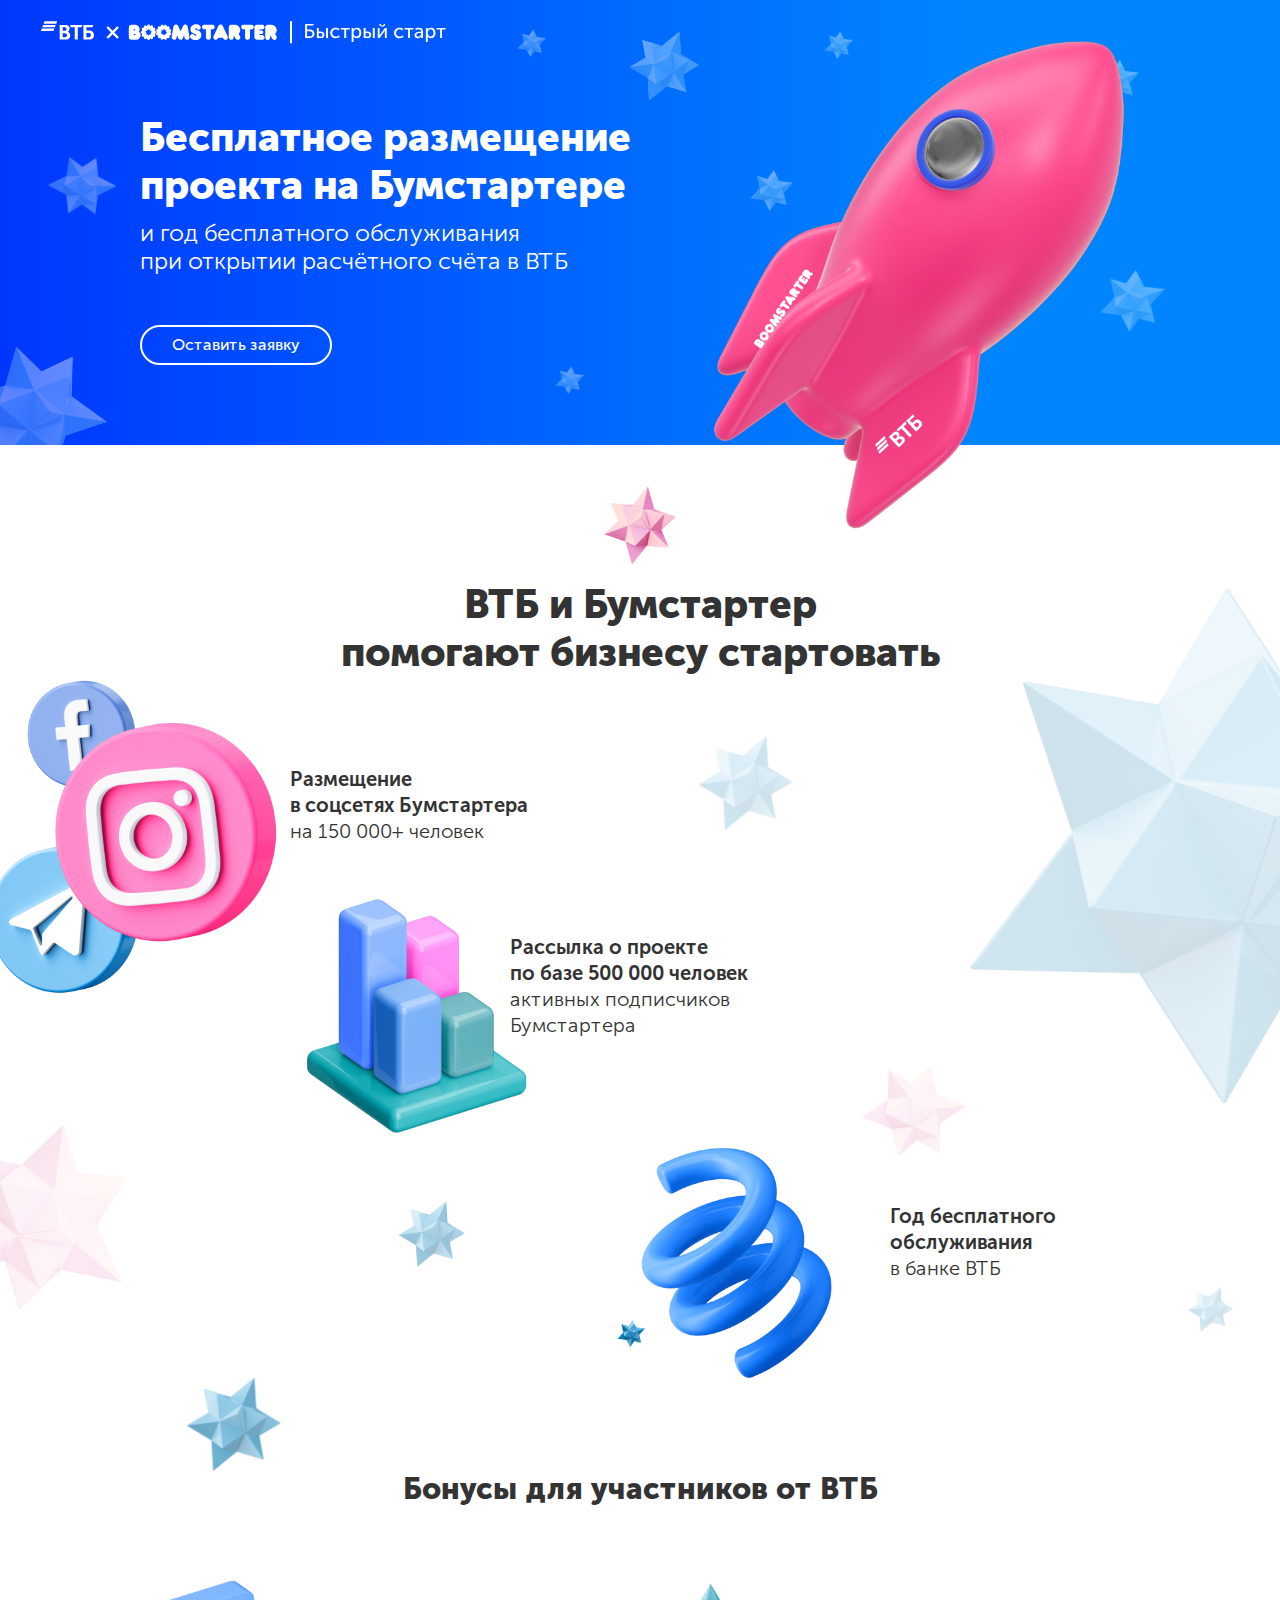
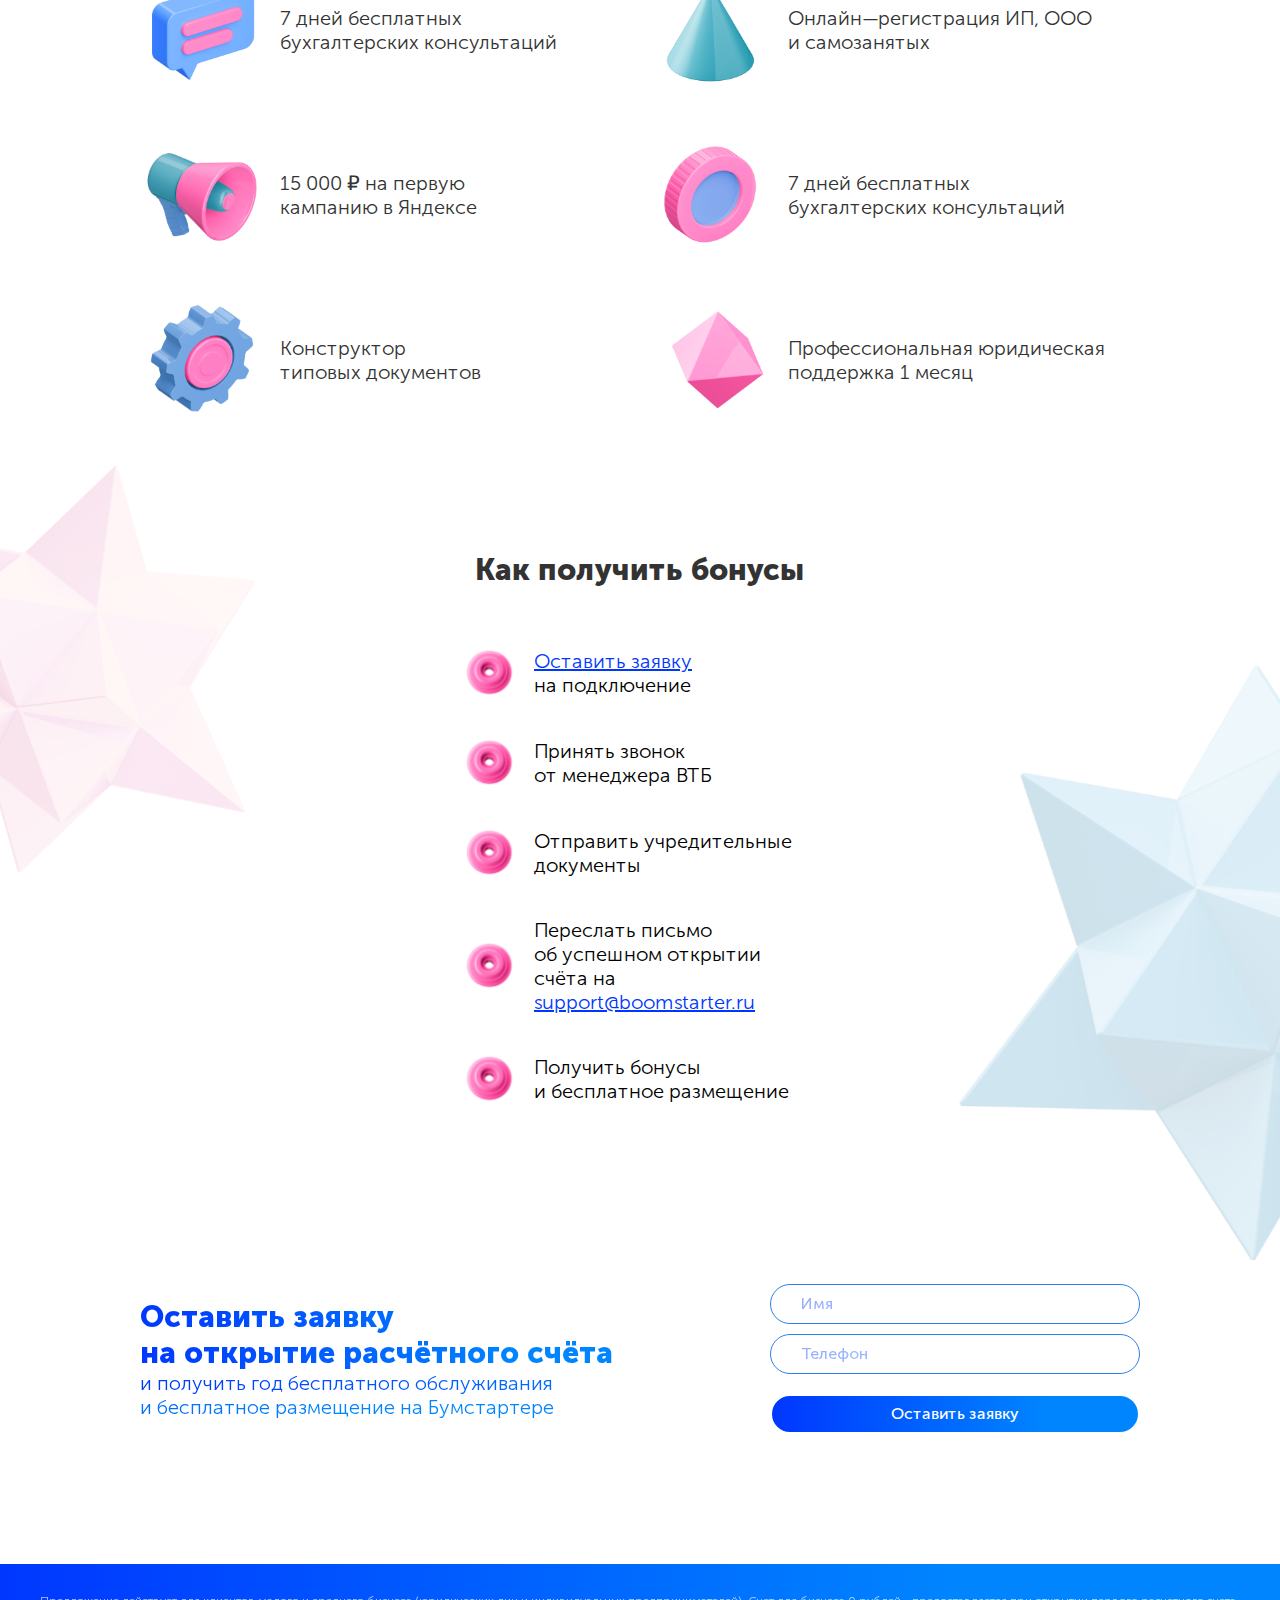
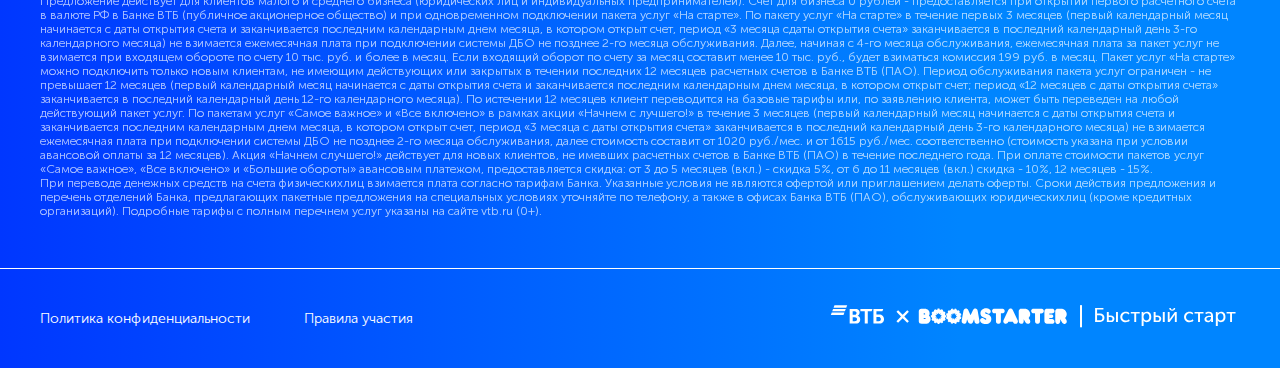
==== index.html @ df094b48 "Add files via upload" ====
<!DOCTYPE html>
<html lang="ru">

<head>
  <meta charset="UTF-8">
  <meta http-equiv="X-UA-Compatible" content="IE=edge">
  <meta name="viewport" content="width=device-width, initial-scale=1.0">
  <link rel="stylesheet" href="css/style.min.css">
  <title>Boomstarter ВТБ</title>
</head>

<body>

  <header class="hero">
    <img src="img/stars/star-icon-1.png" alt="" class="hero-bg-1">
    <img src="img/stars/star-icon-1.png" alt="" class="hero-bg-2">
    <img src="img/stars/star-icon-1.png" alt="" class="hero-bg-3">
    <img src="img/stars/star-icon-1.png" alt="" class="hero-bg-4">
    <img src="img/stars/star-icon-1.png" alt="" class="hero-bg-5">
    <img src="img/stars/star-icon-1.png" alt="" class="hero-bg-6">
    <img src="img/stars/star-icon-1.png" alt="" class="hero-bg-7">
    <img src="img/stars/star-icon-1.png" alt="" class="hero-bg-8">
    <img src="img/stars/star-icon-2.png" alt="" class="hero-bg-9">
    <div class="wrap">
      <img src="img/hero/hero-img.png" alt="" class="hero-img">
      <a href="#" class="logo">
        <img src="img/logo.svg" alt="Boomstarter и ВТБ: Быстрый старт">
      </a>

      <div class="wrap-mini">
        <div class="hero-wrap ">

          <h1 class="hero-title">
            Бесплатное размещение проекта на Бумстартере
          </h1>
          <span class="hero-subtitle">
            и год бесплатного обслуживания при открытии расчётного счёта в ВТБ
          </span>

          <a href="#brif" class="anchor hero-btn btn">Оставить заявку</a>
        </div>
      </div>
    </div>
  </header>

  <main class="main">

    <section class="section about">
      <img src="img/stars/bg-star-blue.png" alt="" class="about-bg-1">
      <img src="img/stars/star-icon-3.png" alt="" class="about-bg-2">
      <img src="img/stars/star-icon-3.png" alt="" class="about-bg-3">
      <img src="img/stars/star-icon-4.png" alt="" class="about-bg-4">
      <img src="img/stars/star-icon-5.png" alt="" class="about-bg-5">
      <img src="img/stars/star-icon-5.png" alt="" class="about-bg-6">
      <img src="img/stars/star-icon-6.png" alt="" class="about-bg-7">
      <img src="img/stars/star-icon-7.png" alt="" class="about-bg-8">

      <div class="wrap-mini">
        <img src="img/stars/star-about.png" alt="" class="about-star">
        <h2 class="section-title">ВТБ и Бумстартер <br>
          помогают бизнесу стартовать</h2>

        <div class="about-item about-item-1">
          <img src="img/about/about-1.png" alt="" class="about-item__img">
          <div class="about-item__descr">
            <span class="hint">Размещение <br> в соцсетях Бумстартера</span>
            <span>на 150 000+ человек</span>
          </div>

        </div>
        <div class="about-item about-item-2">
          <img src="img/about/about-2.png" alt="" class="about-item__img">
          <div class="about-item__descr">
            <span class="hint">Рассылка о проекте 
              по базе 500 000 человек</span>
            <span>активных подписчиков Бумстартера</span>
          </div>
        </div>
        <div class="about-item about-item-3">
          <img src="img/about/about-3.png" alt="" class="about-item__img">
          <div class="about-item__descr">
            <span class="hint">Год бесплатного 
              обслуживания</span>
            <span>в банке ВТБ</span>
          </div>
        </div>
      </div>
    </section>

    <section class="section bonuses">
      <div class="wrap-mini">
        <h2 class="section-title bonuses-title">Бонусы для участников от&nbsp;ВТБ</h2>
        <div class="bonuses-wrap">
          <div class="bonuses-item">
            <img src="img/bonuses/bonuse-1.png" alt="">
            <span>7&nbsp;дней бесплатных <br> бухгалтерских консультаций</span>
          </div>
          <div class="bonuses-item">
            <img src="img/bonuses/bonuse-2.png" alt="">
            <span>Онлайн&mdash;регистрация ИП, ООО и&nbsp;самозанятых</span>
          </div>
          <div class="bonuses-item">
            <img src="img/bonuses/bonuse-3.png" alt="">
            <span>15&nbsp;000&nbsp;₽ на&nbsp;первую <br> кампанию в&nbsp;Яндексе</span>
          </div>
          <div class="bonuses-item">
            <img src="img/bonuses/bonuse-4.png" alt="">
            <span>7&nbsp;дней бесплатных <br> бухгалтерских консультаций</span>
          </div>
          <div class="bonuses-item">
            <img src="img/bonuses/bonuse-5.png" alt="">
            <span>Конструктор <br> типовых документов</span>
          </div>
          <div class="bonuses-item">
            <img src="img/bonuses/bonuse-6.png" alt="">
            <span>Профессиональная юридическая поддержка 1&nbsp;месяц</span>
          </div>
        </div>
      </div>
    </section>


    <section class="section getBonuses">
      <img src="img/stars/bg-star-blue.png" alt="" class="getBonuses-bg-1">
      <img src="img/stars/bg-star-pink.png" alt="" class="getBonuses-bg-2">

      <div class="wrap-mini">
        <h2 class="section-title">Как получить бонусы</h2>
        <div class="getBonuses-item">
          <img src="img/bonuses/bonuses-icon.svg" alt="">
          <span><a href="#brif" class="anchor">Оставить заявку</a> на&nbsp;подключение</span>
        </div>
        <div class="getBonuses-item">
          <img src="img/bonuses/bonuses-icon.svg" alt="">
          <span>Принять звонок от менеджера ВТБ</span>
        </div>
        <div class="getBonuses-item">
          <img src="img/bonuses/bonuses-icon.svg" alt="">
          <span>Отправить учредительные документы</span>
        </div>
        <div class="getBonuses-item">
          <img src="img/bonuses/bonuses-icon.svg" alt="">
          <span>Переслать письмо об успешном открытии счёта на <a
              href="mailto:support@boomstarter.ru">support@boomstarter.ru</a> </span>
        </div>
        <div class="getBonuses-item">
          <img src="img/bonuses/bonuses-icon.svg" alt="">
          <span>Получить бонусы и бесплатное размещение</span>
        </div>
      </div>
    </section>

    <section class="section brif" id="brif">
      <div class="wrap-mini brif-wrap">
        <div class="brif-descr">
          <h2 class="brif-title section-title">
            Оставить заявку <br>
            на открытие расчётного счёта
          </h2>
          <span class="brif-subtitle">и&nbsp;получить год бесплатного обслуживания <br> и&nbsp;бесплатное размещение
            на&nbsp;Бумстартере</span>
        </div>

        <form action="#" class="brif-form" id="brifForm">
          <div class="input-block">
            <input type="text" class="input" placeholder="Имя" autocomplete="off" name="boomname" minlength="2"
              maxlength="80">
          </div>
          <div class="input-block">
            <input type="tel" class="input form-tel" data-tel-input autocomplete="off" name="boomtel" minlength="18"
              maxlength="18" placeholder="Телефон">
          </div>

          <input type="submit" value="Оставить заявку" class="btn-primary">
        </form>
      </div>
    </section>
  </main>

  <footer class="footer">
    <div class="wrap">
      <div class="footer-privacy">
        <p>
          Предложение действует для клиентов малого и среднего бизнеса (юридических лиц и индивидуальных
          предпринимателей).
          Счет для бизнеса 0 рублей - предоставляется при открытии первого расчетного счета в валюте РФ в Банке ВТБ
          (публичное акционерное общество) и при одновременном подключении пакета услуг «На старте». По пакету услуг «На
          старте» в течение первых 3 месяцев (первый календарный месяц начинается с даты открытия счета и заканчивается
          последним календарным днем месяца, в котором открыт счет, период «3 месяца сдаты открытия счета» заканчивается
          в последний календарный день 3-го календарного месяца) не взимается ежемесячная плата при подключении системы
          ДБО не позднее 2-го месяца обслуживания. Далее, начиная с 4-го месяца обслуживания, ежемесячная плата за пакет
          услуг не взимается при входящем обороте по счету 10 тыс. руб. и более в месяц. Если входящий оборот по счету
          за месяц составит менее 10 тыс. руб., будет взиматься комиссия 199 руб. в месяц. Пакет услуг «На старте» можно
          подключить только новым клиентам, не имеющим действующих или закрытых в течении последних 12 месяцев расчетных
          счетов в Банке ВТБ (ПАО). Период обслуживания пакета услуг ограничен - не превышает 12 месяцев (первый
          календарный месяц начинается с даты открытия счета и заканчивается последним календарным днем месяца, в
          котором открыт счет; период «12 месяцев с даты открытия счета» заканчивается в последний календарный день
          12-го календарного месяца). По истечении 12 месяцев клиент переводится на базовые тарифы или, по заявлению
          клиента, может быть переведен на любой действующий пакет услуг. По пакетам услуг «Самое важное» и «Все
          включено» в рамках акции «Начнем с лучшего!» в течение 3 месяцев (первый календарный месяц начинается с даты
          открытия счета и заканчивается последним календарным днем месяца, в котором открыт счет, период «3 месяца с
          даты открытия счета» заканчивается в последний календарный день 3-го календарного месяца) не взимается
          ежемесячная плата при подключении системы ДБО не позднее 2-го месяца обслуживания, далее стоимость составит от
          1020 руб./мес. и от 1615 руб./мес. соответственно (стоимость указана при условии авансовой оплаты за 12
          месяцев). Акция «Начнем случшего!» действует для новых клиентов, не имевших расчетных счетов в Банке ВТБ (ПАО)
          в течение последнего года. При оплате стоимости пакетов услуг «Самое важное», «Все включено» и «Большие
          обороты» авансовым платежом, предоставляется скидка: от 3 до 5 месяцев (вкл.) - скидка 5%, от 6 до 11 месяцев
          (вкл.) скидка - 10%, 12 месяцев - 15%.
        </p>

        <p>
          При переводе денежных средств на счета физическихлиц взимается плата согласно тарифам Банка. Указанные условия
          не являются офертой или приглашением делать оферты. Сроки действия предложения и перечень отделений Банка,
          предлагающих пакетные предложения на специальных условиях уточняйте по телефону, а также в офисах Банка ВТБ
          (ПАО), обслуживающих юридическихлиц (кроме кредитных организаций). Подробные тарифы с полным перечнем услуг
          указаны на сайте vtb.ru (0+).
        </p>
      </div>
    </div>
    <div class="line"></div>

    <div class="wrap">
      <div class="footer-nav">
        <div class="footer-links">
          <a href="#" class="link footer-nav__link">Политика конфиденциальности</a>
          <a href="#" class="link footer-nav__link">Правила участия</a>
        </div>
        <a href="#" class="footer-logo">
          <img src="img/logo.svg" alt="Boomstarter и ВТБ: Быстрый старт">
        </a>
      </div>
    </div>
  </footer>


  <script src="js/jquery.min.js"></script>
  <script src="js/jquery.validate.min.js"></script>
  <script src="js/jquery.mask.min.js"></script>
  <script src="js/main.js"></script>
</body>

</html>
---- css/style.min.css ----
/*! normalize.css v8.0.1 | MIT License | github.com/necolas/normalize.css */html{line-height:1.15;-webkit-text-size-adjust:100%}*{-webkit-font-smoothing:antialiased;-moz-osx-font-smoothing:grayscale;font-synthesis:none;-webkit-text-size-adjust:100%}body{margin:0}main{display:block}h1{font-size:2em;margin:0}hr{box-sizing:content-box;height:0;overflow:visible}pre{font-family:monospace, monospace;font-size:1em}a{background-color:transparent;text-decoration:none}abbr[title]{border-bottom:none;text-decoration:underline;text-decoration:underline dotted}b,strong{font-weight:bolder}code,kbd,samp{font-family:monospace, monospace;font-size:1em}small{font-size:80%}sub,sup{font-size:75%;line-height:0;position:relative;vertical-align:baseline}sub{bottom:-.25em}sup{top:-.5em}img{border-style:none}button,input,optgroup,select,textarea{font-family:inherit;font-size:100%;line-height:1.15;margin:0;-webkit-appearance:none}button,input{overflow:visible}button,select{text-transform:none}[type=button],[type=reset],[type=submit],button{-webkit-appearance:button}[type=button]::-moz-focus-inner,[type=reset]::-moz-focus-inner,[type=submit]::-moz-focus-inner,button::-moz-focus-inner{border-style:none;padding:0}[type=button]:-moz-focusring,[type=reset]:-moz-focusring,[type=submit]:-moz-focusring,button:-moz-focusring{outline:1px dotted ButtonText}fieldset{padding:.35em .75em .625em}legend{box-sizing:border-box;color:inherit;display:table;max-width:100%;padding:0;white-space:normal}progress{vertical-align:baseline}textarea{overflow:auto}[type=checkbox],[type=radio]{box-sizing:border-box;padding:0}[type=number]::-webkit-inner-spin-button,[type=number]::-webkit-outer-spin-button{height:auto}[type=search]{-webkit-appearance:textfield;outline-offset:-2px}[type=search]::-webkit-search-decoration{-webkit-appearance:none}::-webkit-file-upload-button{-webkit-appearance:button;font:inherit}details{display:block}summary{display:list-item}template{display:none}[hidden]{display:none}@font-face{font-weight:300;font-family:"Museo-Sans-300";src:url("../fonts/Museo-Sans-300.eot");src:url("../fonts/Museo-Sans-300.eot#iefix") format("embedded-opentype"),url("../fonts/Museo-Sans-300.woff") format("woff"),url("../fonts/Museo-Sans-300.ttf") format("truetype")}@font-face{font-weight:500;font-family:"Museo-Sans-500";src:url("../fonts/Museo-Sans-500.eot");src:url("../fonts/Museo-Sans-500.eot#iefix") format("embedded-opentype"),url("../fonts/Museo-Sans-500.woff") format("woff"),url("../fonts/Museo-Sans-500.ttf") format("truetype")}@font-face{font-weight:700;font-family:"Museo-Sans-700";src:url("../fonts/Museo-Sans-700.eot");src:url("../fonts/Museo-Sans-700.eot#iefix") format("embedded-opentype"),url("../fonts/Museo-Sans-700.woff") format("woff"),url("../fonts/Museo-Sans-700.ttf") format("truetype")}@font-face{font-weight:900;font-family:"Museo-Sans-900";src:url("../fonts/Museo-Sans-900.eot");src:url("../fonts/Museo-Sans-900.eot#iefix") format("embedded-opentype"),url("../fonts/Museo-Sans-900.woff") format("woff"),url("../fonts/Museo-Sans-900.ttf") format("truetype")}*{outline:none  !important;margin:0;padding:0;box-sizing:border-box;outline:0 !important;outline-offset:0 !important;transition:0;-webkit-tap-highlight-color:rgba(0,0,0,0);opacity:1;font-family:"Museo-Sans-300", sans-serif;font-style:normal;font-weight:300;font-weight:400;-webkit-font-smoothing:antialiased;-moz-osx-font-smoothing:grayscale;font-synthesis:none;-webkit-text-size-adjust:100%}@media screen and (min-width: 768px){*{scrollbar-color:#0085FF #F6F7FA;scrollbar-width:none}::-webkit-scrollbar{width:4px;height:2px;opacity:0;background-color:#F6F7FA}::-webkit-scrollbar-thumb{background-color:#0085FF;border-radius:10px}}.main{position:relative;overflow:hidden}.wrap{width:1200px;margin:0 auto}.wrap-mini{width:1000px;margin:0 auto}.section{padding-bottom:130px}.section-title{text-align:center;font-size:30px;line-height:36px;font-family:"Museo-Sans-900", sans-serif;font-style:normal;font-weight:900;margin-bottom:60px;color:#333}.btn{cursor:pointer;padding:8px 30px;border:2px solid #fff;display:flex;align-items:center;justify-content:center;text-align:center;border-radius:50px;width:max-content;font-family:"Museo-Sans-500", sans-serif;font-style:normal;font-weight:500;color:#fff;font-size:16px;line-height:20px;transition:0.3s;background:rgba(255,255,255,0)}.btn:hover{transition:0.3s;background-color:#fff;color:#0037FF}.btn-primary{cursor:pointer;padding:8px 30px;border:2px solid #fff;display:flex;align-items:center;justify-content:center;text-align:center;border-radius:50px;width:max-content;font-family:"Museo-Sans-500", sans-serif;font-style:normal;font-weight:500;color:#fff;font-size:16px;line-height:20px;transition:0.3s;background:linear-gradient(90deg, #0037FF 0%, #0085FF 75%)}.btn-primary:hover{transition:0.3s;opacity:0.9}.input-block{display:flex;flex-wrap:wrap;width:370px}.input-block input{position:relative;display:block;width:100%;border-radius:50px;background-color:#Ffffff;border:1px solid #2F80ED;padding:9px 30px;font-size:16px;line-height:20px;color:#0037ff;transition:0.2s;font-family:"Museo-Sans-500", sans-serif;font-style:normal;font-weight:500}.input-block input::placeholder{color:#8AA9D6;background:linear-gradient(90deg, rgba(0,55,255,0.4) 0%, rgba(0,133,255,0.4) 75%);-webkit-background-clip:text;-webkit-text-fill-color:transparent}.input-block.invalid input{border:1px solid #CC5757;transition:0.2s;color:#CC5757}.input-block.invalid input::placeholder{color:#CC5757;background:#CC5757;-webkit-background-clip:text;-webkit-text-fill-color:transparent}.input-block span.invalid{font-size:14px;line-height:14px;color:#CC5757;display:block;margin-top:6px;padding-left:18px;font-family:"Museo-Sans-500", sans-serif;font-style:normal;font-weight:500}.hero{background:linear-gradient(90deg, #0037FF 0%, #0085FF 75%);padding-top:15px;padding-bottom:80px;position:relative}.hero .wrap{position:relative}.hero-bg-1{position:absolute;top:15px;left:48%;width:100px}.hero-bg-2{position:absolute;top:36%;left:58%;width:60px;transform:rotate(46deg)}.hero-bg-3{position:absolute;top:25px;left:64%;width:40px;transform:rotate(46deg)}.hero-bg-4{position:absolute;top:23px;left:40%;width:40px;transform:rotate(46deg)}.hero-bg-5{position:absolute;bottom:100px;left:85%;width:90px;transform:rotate(46deg)}.hero-bg-6{position:absolute;top:50px;left:85%;width:60px;transform:rotate(46deg)}.hero-bg-7{position:absolute;bottom:45px;left:43%;width:40px;transform:rotate(46deg)}.hero-bg-8{position:absolute;top:140px;left:3%;width:90px;transform:rotate(67deg)}.hero-bg-9{position:absolute;bottom:0;left:-55px;width:190px}.hero-img{position:absolute;right:0;top:-15px;width:605px}.hero .logo{margin-bottom:60px;display:block}.hero-wrap{position:relative;width:500px}.hero-title{font-family:"Museo-Sans-900", sans-serif;font-style:normal;font-weight:900;font-size:40px;line-height:48px;color:#fff;margin-bottom:10px}.hero-subtitle{font-family:"Museo-Sans-300", sans-serif;font-style:normal;font-weight:300;color:#fff;font-size:24px;line-height:28px;display:block}.hero-btn{margin-top:50px}.about{padding-top:25px;padding-bottom:0;position:relative}.about-bg-1{position:absolute;width:640px;top:80px;right:-270px}.about-bg-2{position:absolute;width:135px;top:270px;left:53%}.about-bg-3{position:absolute;width:65px;bottom:-60px;left:92%}.about-bg-4{position:absolute;width:245px;bottom:-60px;left:-80px}.about-bg-5{position:absolute;width:135px;bottom:-210px;left:13%}.about-bg-6{opacity:0.7;position:absolute;width:95px;bottom:0;left:30%}.about-bg-7{position:absolute;width:35px;bottom:-70px;left:48%}.about-bg-8{position:absolute;width:140px;bottom:100px;left:66%}.about-star{margin:0 auto;display:block;width:110px}.about .section-title{font-size:40px;line-height:48px;margin-bottom:90px}.about-item{display:flex;position:relative}.about-item-1{padding-left:150px;width:100%;margin-bottom:90px;justify-content:flex-start}.about-item-1 .about-item__img{width:355px;position:absolute;top:-105px;left:-180px}.about-item-1 .about-item__descr{width:250px}.about-item-1 .about-item__descr span{font-family:"Museo-Sans-300", sans-serif;font-style:normal;font-weight:300;font-size:20px;line-height:26px;color:#333}.about-item-1 .about-item__descr .hint{display:block;font-family:"Museo-Sans-700", sans-serif;font-style:normal;font-weight:700}.about-item-2{padding-left:15px;width:290px;align-items:center;justify-content:center;margin:0 auto;margin-bottom:165px}.about-item-2 .about-item__img{width:280px;position:absolute;top:-70px;left:-220px}.about-item-2 .about-item__descr{width:290px}.about-item-2 .about-item__descr span{font-family:"Museo-Sans-300", sans-serif;font-style:normal;font-weight:300;font-size:20px;line-height:26px;color:#333}.about-item-2 .about-item__descr .hint{display:block;font-family:"Museo-Sans-700", sans-serif;font-style:normal;font-weight:700}.about-item-3{padding-left:40px;width:290px;align-items:center;justify-content:center;margin-left:auto;margin-bottom:190px}.about-item-3 .about-item__img{width:350px;position:absolute;top:-120px;left:-300px}.about-item-3 .about-item__descr{width:290px}.about-item-3 .about-item__descr span{font-family:"Museo-Sans-300", sans-serif;font-style:normal;font-weight:300;font-size:20px;line-height:26px;color:#333}.about-item-3 .about-item__descr .hint{display:block;font-family:"Museo-Sans-700", sans-serif;font-style:normal;font-weight:700}.bonuses-wrap{display:flex;justify-content:space-between;flex-wrap:wrap}.bonuses-item{width:calc(50% - 8px);margin-bottom:40px;display:flex;align-items:center;justify-content:flex-start}.bonuses-item:nth-last-child(1),.bonuses-item:nth-last-child(2){margin-bottom:0}.bonuses-item img{width:125px;height:125px;margin-right:15px}.bonuses-item span{font-family:"Museo-Sans-300", sans-serif;font-style:normal;font-weight:300;font-size:20px;line-height:24px;color:#333}.getBonuses{position:relative}.getBonuses-bg-1{position:absolute;width:740px;top:40px;right:-350px}.getBonuses-bg-2{position:absolute;width:540px;top:-150px;left:-200px}.getBonuses-item{width:350px;margin:0 auto;display:flex;align-items:center;justify-content:flex-start;margin-bottom:40px}.getBonuses-item:last-child{margin-bottom:0}.getBonuses-item img{margin-right:20px;width:50px;height:50px}.getBonuses-item span{font-family:"Museo-Sans-300", sans-serif;font-style:normal;font-weight:300;font-size:20px;line-height:24px;color:#000}.getBonuses-item a{text-decoration:underline;color:#0037FF}.brif{padding-top:50px}.brif-wrap{display:flex;align-items:center;justify-content:space-between}.brif-form{width:370px}.brif-form .btn-primary{width:100%;margin-top:20px}.brif-form .input-block{margin-bottom:10px}.brif-descr{width:500px}.brif-title{font-family:"Museo-Sans-900", sans-serif;font-style:normal;font-weight:900;background:linear-gradient(90deg, #0037FF 0%, #0085FF 75%);-webkit-background-clip:text;-webkit-text-fill-color:transparent;text-align:left;margin-bottom:0}.brif-subtitle{font-size:20px;line-height:24px;font-family:"Museo-Sans-300", sans-serif;font-style:normal;font-weight:300;background:linear-gradient(90deg, #0037FF 0%, #0085FF 75%);-webkit-background-clip:text;-webkit-text-fill-color:transparent}.footer{padding:30px 0;background:linear-gradient(90deg, #0037FF 0%, #0085FF 75%);color:#fff}.footer .line{width:100%;height:1px;background-color:#fff}.footer-privacy{font-size:12px;line-height:14px;font-family:"Museo-Sans-300", sans-serif;font-style:normal;font-weight:300;opacity:0.7;margin-bottom:50px}.footer-logo{display:block}.footer-nav{margin-top:30px;display:flex;align-items:center;justify-content:space-between}.footer-nav__link{color:#fff;font-size:14px;line-height:16px;margin-right:50px;transition:0.3s}.footer-nav__link:last-child{margin-right:0}.footer-nav__link:hover{opacity:0.8;transition:0.3s}
/*# sourceMappingURL=style.min.css.map */
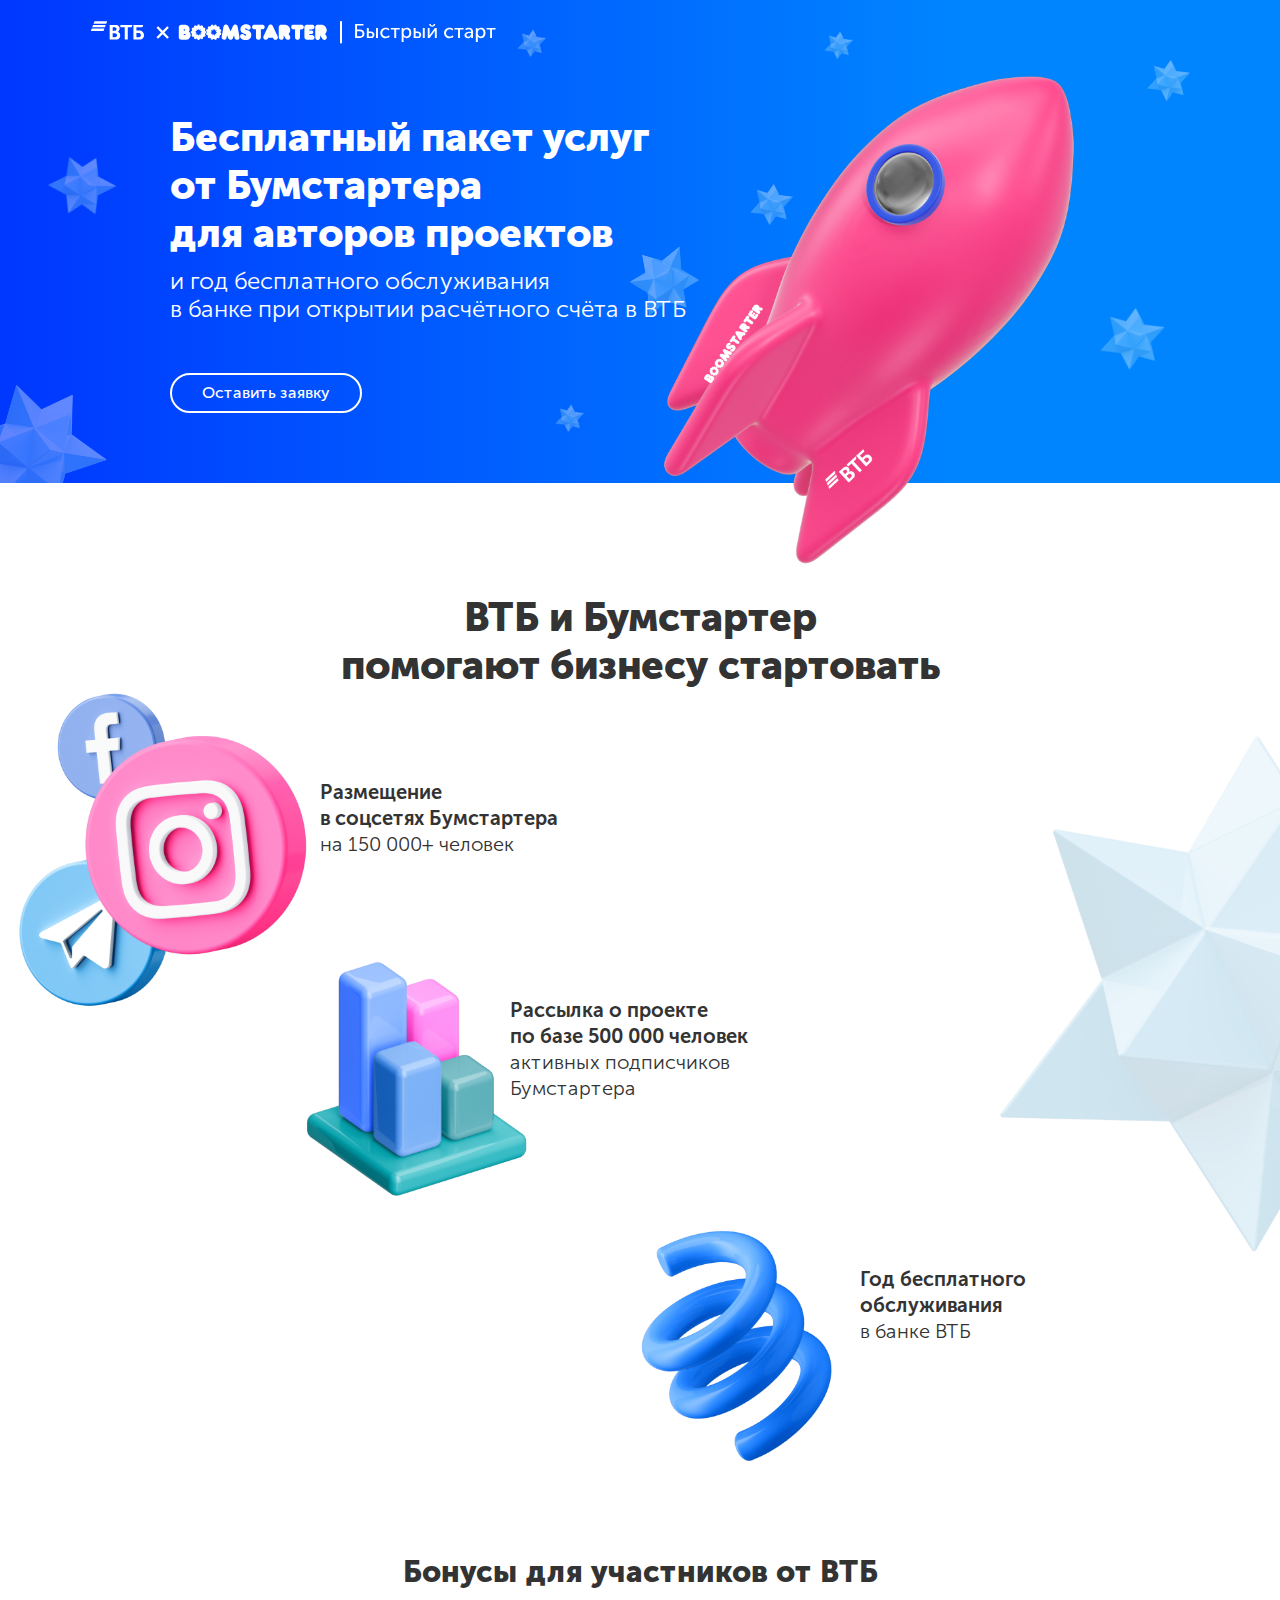
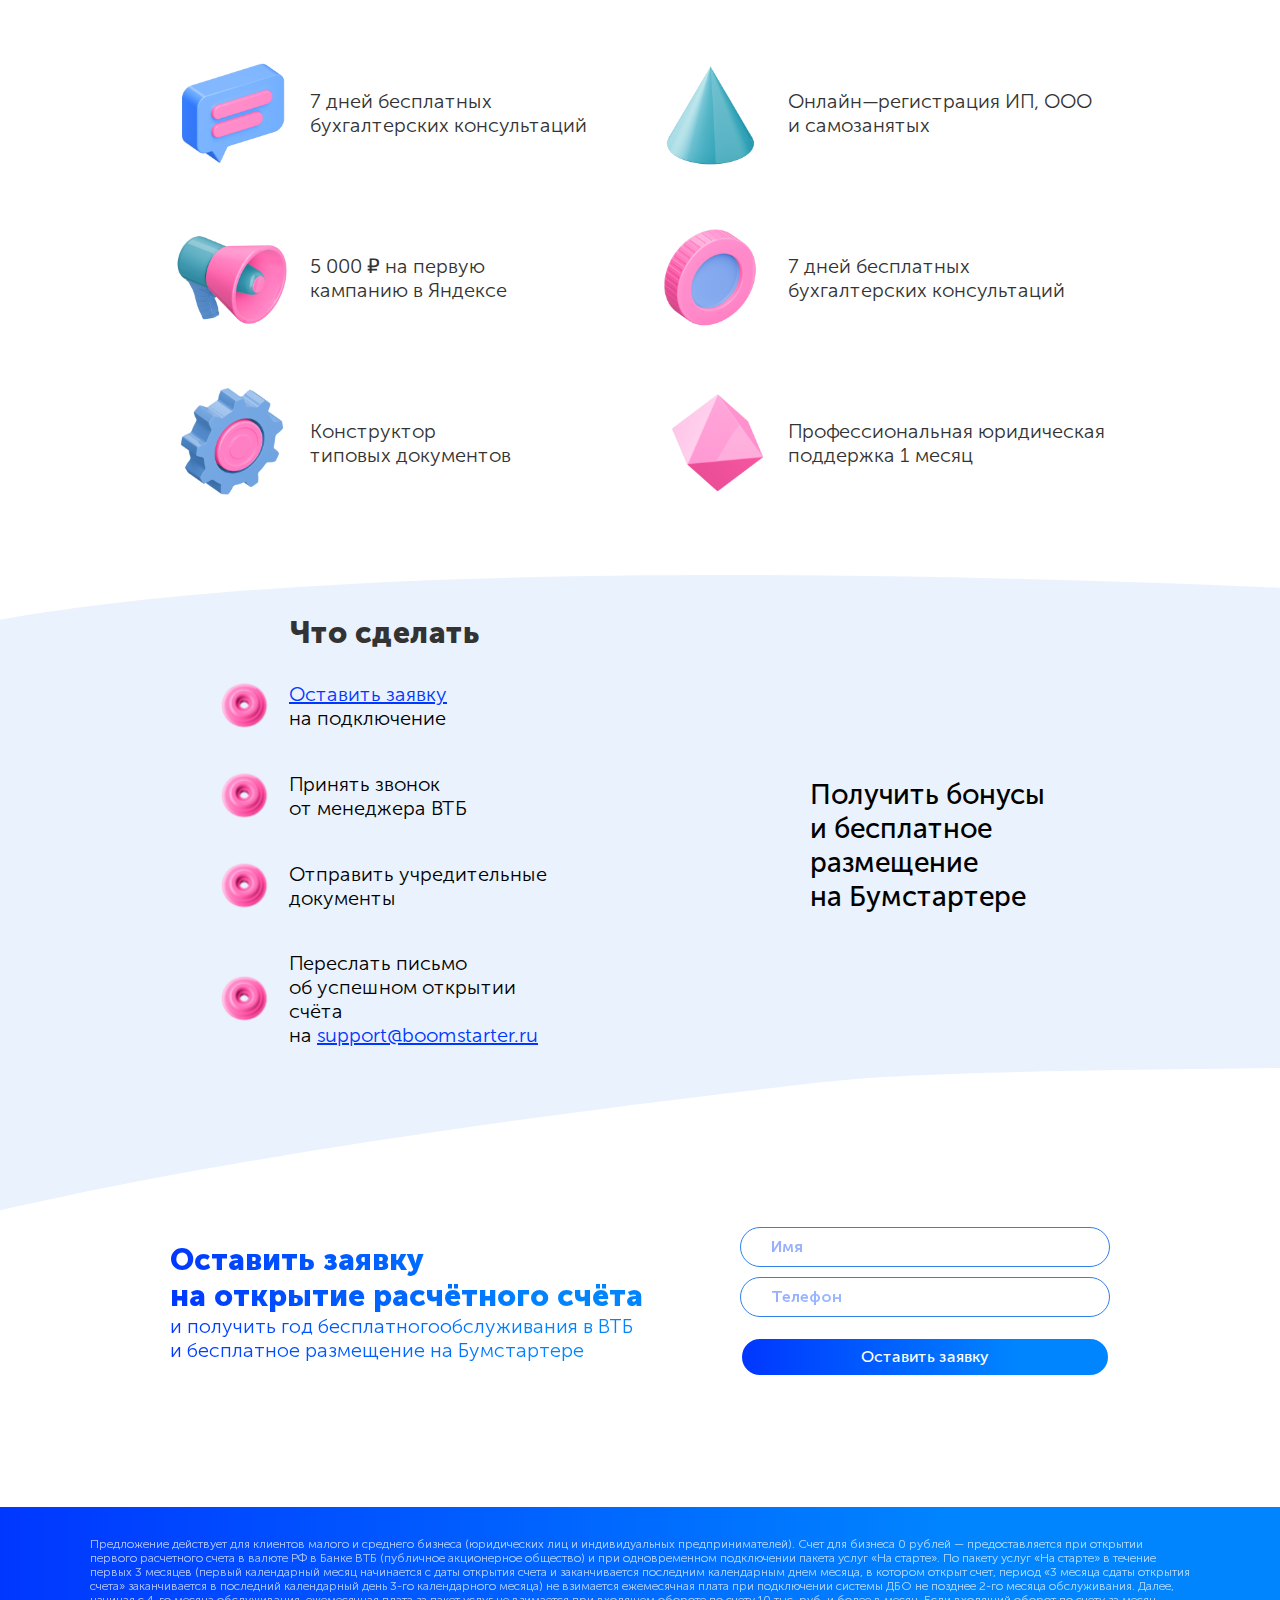
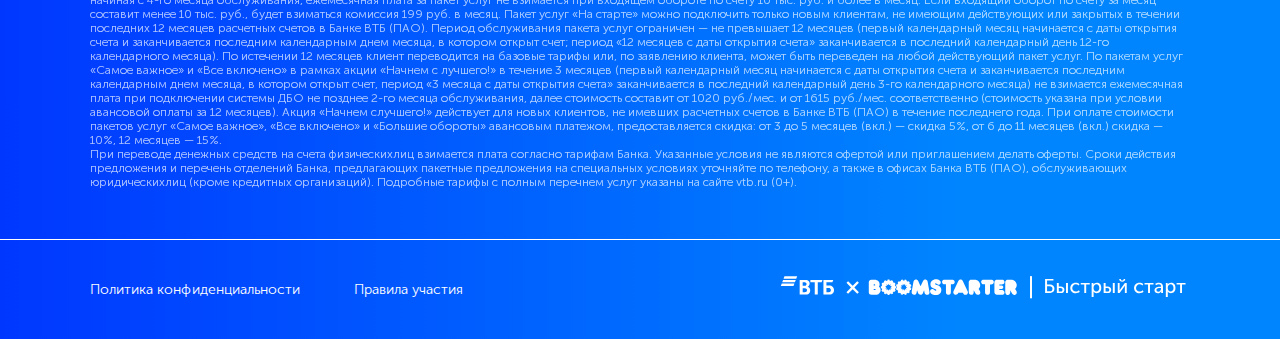
==== commit 548edee0: "Add files via upload" ====
--- a/index.html
+++ b/index.html
@@ -11,83 +11,106 @@
 
 <body>
 
-  <header class="hero">
-    <img src="img/stars/star-icon-1.png" alt="" class="hero-bg-1">
-    <img src="img/stars/star-icon-1.png" alt="" class="hero-bg-2">
-    <img src="img/stars/star-icon-1.png" alt="" class="hero-bg-3">
-    <img src="img/stars/star-icon-1.png" alt="" class="hero-bg-4">
-    <img src="img/stars/star-icon-1.png" alt="" class="hero-bg-5">
-    <img src="img/stars/star-icon-1.png" alt="" class="hero-bg-6">
-    <img src="img/stars/star-icon-1.png" alt="" class="hero-bg-7">
-    <img src="img/stars/star-icon-1.png" alt="" class="hero-bg-8">
-    <img src="img/stars/star-icon-2.png" alt="" class="hero-bg-9">
+  <div class="modal modal-brif">
+    <div class="modal-bg"></div>
+    <div class="modal-block">
+      <h2 class="modal-brif-title">Оставить заявку <br>
+        на&nbsp;открытие расчётного счёта</h2>
+      <span class="modal-brif-subtitle">и&nbsp;получить год бесплатного обслуживания и&nbsp;размещение
+        на&nbsp;Бумстартере</span>
+      <form method="POST" action="mail.php" class="modal-brif-form" id="brifModalForm">
+        <div class="input-block">
+          <input type="text" class="input" placeholder="Имя" autocomplete="off" name="boomname" minlength="2"
+            maxlength="80">
+        </div>
+        <div class="input-block">
+          <input type="tel" class="input form-tel" data-tel-input autocomplete="off" name="boomtel" minlength="18"
+            maxlength="18" placeholder="Телефон">
+        </div>
+        <input type="submit" value="Оставить заявку" class="btn-primary">
+      </form>
+    </div>
+  </div>
+
+  <header class=" header">
     <div class="wrap">
-      <img src="img/hero/hero-img.png" alt="" class="hero-img">
-      <a href="#" class="logo">
+      <a href="#top" class="logo anchor">
         <img src="img/logo.svg" alt="Boomstarter и ВТБ: Быстрый старт">
       </a>
-
+      <nav class="header-nav">
+        <ul>
+          <li><a href="#about" class="anchor">Что получит бизнес</a></li>
+          <li><a href="#bonuses" class="anchor">Бонусы от&nbsp;ВТБ</a></li>
+          <li><a href="#getBonuses" class="anchor">Что сделать</a></li>
+        </ul>
+      </nav>
+      <div class="btn header-btn js-toModalBrif">Оставить заявку</div>
+    </div>
+  </header>
+
+  <main class="main">
+    <section class="hero" id="top">
+      <img src="img/stars/star-icon-1.png" alt="" class="hero-bg-1">
+      <img src="img/stars/star-icon-1.png" alt="" class="hero-bg-2">
+      <img src="img/stars/star-icon-1.png" alt="" class="hero-bg-3">
+      <img src="img/stars/star-icon-1.png" alt="" class="hero-bg-4">
+      <img src="img/stars/star-icon-1.png" alt="" class="hero-bg-5">
+      <img src="img/stars/star-icon-1.png" alt="" class="hero-bg-6">
+      <img src="img/stars/star-icon-1.png" alt="" class="hero-bg-7">
+      <img src="img/stars/star-icon-1.png" alt="" class="hero-bg-8">
+      <img src="img/stars/star-icon-2.png" alt="" class="hero-bg-9">
+      <div class="wrap">
+        <img src="img/hero/hero-img.png" alt="" class="hero-img">
+        <a href="#top" class="logo anchor">
+          <img src="img/logo.svg" alt="Boomstarter и ВТБ: Быстрый старт">
+        </a>
+      </div>
       <div class="wrap-mini">
         <div class="hero-wrap ">
-
           <h1 class="hero-title">
-            Бесплатное размещение проекта на Бумстартере
+            Бесплатный пакет услуг <br> от&nbsp;Бумстартера <br> для авторов проектов
           </h1>
           <span class="hero-subtitle">
-            и год бесплатного обслуживания при открытии расчётного счёта в ВТБ
+            и&nbsp;год бесплатного обслуживания <br> в&nbsp;банке при открытии расчётного счёта в&nbsp;ВТБ
           </span>
-
-          <a href="#brif" class="anchor hero-btn btn">Оставить заявку</a>
-        </div>
-      </div>
-    </div>
-  </header>
-
-  <main class="main">
-
-    <section class="section about">
+          <div class=" hero-btn btn js-toModalBrif">Оставить заявку</div>
+        </div>
+      </div>
+    </section>
+    <section class="section about" id="about">
       <img src="img/stars/bg-star-blue.png" alt="" class="about-bg-1">
-      <img src="img/stars/star-icon-3.png" alt="" class="about-bg-2">
-      <img src="img/stars/star-icon-3.png" alt="" class="about-bg-3">
-      <img src="img/stars/star-icon-4.png" alt="" class="about-bg-4">
-      <img src="img/stars/star-icon-5.png" alt="" class="about-bg-5">
-      <img src="img/stars/star-icon-5.png" alt="" class="about-bg-6">
-      <img src="img/stars/star-icon-6.png" alt="" class="about-bg-7">
-      <img src="img/stars/star-icon-7.png" alt="" class="about-bg-8">
-
-      <div class="wrap-mini">
-        <img src="img/stars/star-about.png" alt="" class="about-star">
-        <h2 class="section-title">ВТБ и Бумстартер <br>
+      <img src="img/stars/bg-3.png" alt="" class="about-bg-2">
+      <img src="img/stars/bg-4.png" alt="" class="about-bg-3">
+      <img src="img/stars/bg-5.png" alt="" class="about-bg-4">
+      <div class="wrap-mini">
+        <h2 class="section-title">ВТБ и&nbsp;Бумстартер <br>
           помогают бизнесу стартовать</h2>
-
         <div class="about-item about-item-1">
           <img src="img/about/about-1.png" alt="" class="about-item__img">
           <div class="about-item__descr">
-            <span class="hint">Размещение <br> в соцсетях Бумстартера</span>
-            <span>на 150 000+ человек</span>
-          </div>
-
+            <span class="hint">Размещение <br> в&nbsp;соцсетях Бумстартера</span>
+            <span>на&nbsp;150&nbsp;000+ человек</span>
+          </div>
         </div>
         <div class="about-item about-item-2">
           <img src="img/about/about-2.png" alt="" class="about-item__img">
           <div class="about-item__descr">
-            <span class="hint">Рассылка о проекте 
-              по базе 500 000 человек</span>
+            <span class="hint">Рассылка о&nbsp;проекте
+              по&nbsp;базе 500&nbsp;000 человек</span>
             <span>активных подписчиков Бумстартера</span>
           </div>
         </div>
         <div class="about-item about-item-3">
           <img src="img/about/about-3.png" alt="" class="about-item__img">
           <div class="about-item__descr">
-            <span class="hint">Год бесплатного 
+            <span class="hint">Год бесплатного
               обслуживания</span>
-            <span>в банке ВТБ</span>
-          </div>
-        </div>
-      </div>
-    </section>
-
-    <section class="section bonuses">
+            <span>в&nbsp;банке ВТБ</span>
+          </div>
+        </div>
+      </div>
+    </section>
+    <section class="section bonuses" id="bonuses">
       <div class="wrap-mini">
         <h2 class="section-title bonuses-title">Бонусы для участников от&nbsp;ВТБ</h2>
         <div class="bonuses-wrap">
@@ -101,7 +124,7 @@
           </div>
           <div class="bonuses-item">
             <img src="img/bonuses/bonuse-3.png" alt="">
-            <span>15&nbsp;000&nbsp;₽ на&nbsp;первую <br> кампанию в&nbsp;Яндексе</span>
+            <span>5&nbsp;000&nbsp;₽ на&nbsp;первую <br> кампанию в&nbsp;Яндексе</span>
           </div>
           <div class="bonuses-item">
             <img src="img/bonuses/bonuse-4.png" alt="">
@@ -118,50 +141,51 @@
         </div>
       </div>
     </section>
-
-
-    <section class="section getBonuses">
-      <img src="img/stars/bg-star-blue.png" alt="" class="getBonuses-bg-1">
-      <img src="img/stars/bg-star-pink.png" alt="" class="getBonuses-bg-2">
-
-      <div class="wrap-mini">
-        <h2 class="section-title">Как получить бонусы</h2>
-        <div class="getBonuses-item">
-          <img src="img/bonuses/bonuses-icon.svg" alt="">
-          <span><a href="#brif" class="anchor">Оставить заявку</a> на&nbsp;подключение</span>
-        </div>
-        <div class="getBonuses-item">
-          <img src="img/bonuses/bonuses-icon.svg" alt="">
-          <span>Принять звонок от менеджера ВТБ</span>
-        </div>
-        <div class="getBonuses-item">
-          <img src="img/bonuses/bonuses-icon.svg" alt="">
-          <span>Отправить учредительные документы</span>
-        </div>
-        <div class="getBonuses-item">
-          <img src="img/bonuses/bonuses-icon.svg" alt="">
-          <span>Переслать письмо об успешном открытии счёта на <a
-              href="mailto:support@boomstarter.ru">support@boomstarter.ru</a> </span>
-        </div>
-        <div class="getBonuses-item">
-          <img src="img/bonuses/bonuses-icon.svg" alt="">
-          <span>Получить бонусы и бесплатное размещение</span>
-        </div>
-      </div>
-    </section>
-
+    <section class="section getBonuses" id="getBonuses">
+      <img src="img/bonuses/getBonuses-bg@2.svg" alt="" class="getBonuses-bg">
+      <div class="wrap-mini">
+        <img src="img/bonuses/getBonuses-bg-4.svg" alt="" class="getBonuses-bg-1">
+        <img src="img/bonuses/getBonuses-bg-5.svg" alt="" class="getBonuses-bg-4">
+        <div class="getBonuses-block">
+          <h2 class="getBonuses-title section-title">Что сделать</h2>
+          <div class="getBonuses-item">
+            <img src="img/bonuses/bonuses-icon.svg" alt="">
+            <span><a href="#brif" class="anchor">Оставить заявку</a> на&nbsp;подключение</span>
+          </div>
+          <div class="getBonuses-item">
+            <img src="img/bonuses/bonuses-icon.svg" alt="">
+            <span>Принять звонок от&nbsp;менеджера ВТБ</span>
+          </div>
+          <div class="getBonuses-item">
+            <img src="img/bonuses/bonuses-icon.svg" alt="">
+            <span>Отправить учредительные документы</span>
+          </div>
+          <div class="getBonuses-item">
+            <img src="img/bonuses/bonuses-icon.svg" alt="">
+            <span>Переслать письмо об&nbsp;успешном открытии счёта на&nbsp;<a
+                href="mailto:support@boomstarter.ru">support@boomstarter.ru</a> </span>
+          </div>
+        </div>
+        <div class="getBonuses-text">
+          <img src="img/bonuses/getBonuses-bg-2.svg" alt="" class="getBonuses-bg-2">
+          <img src="img/bonuses/getBonuses-bg-3.png" alt="" class="getBonuses-bg-3">
+          <span>Получить бонусы и&nbsp;бесплатное размещение
+            на&nbsp;Бумстартере
+          </span>
+        </div>
+      </div>
+    </section>
     <section class="section brif" id="brif">
       <div class="wrap-mini brif-wrap">
         <div class="brif-descr">
           <h2 class="brif-title section-title">
             Оставить заявку <br>
-            на открытие расчётного счёта
+            на&nbsp;открытие расчётного счёта
           </h2>
-          <span class="brif-subtitle">и&nbsp;получить год бесплатного обслуживания <br> и&nbsp;бесплатное размещение
+          <span class="brif-subtitle">и&nbsp;получить год бесплатногообслуживания в&nbsp;ВТБ <br> и&nbsp;бесплатное размещение
             на&nbsp;Бумстартере</span>
         </div>
-
-        <form action="#" class="brif-form" id="brifForm">
+        <form method="POST" action="mail.php" class="brif-form" id="brifForm">
           <div class="input-block">
             <input type="text" class="input" placeholder="Имя" autocomplete="off" name="boomname" minlength="2"
               maxlength="80">
@@ -170,69 +194,89 @@
             <input type="tel" class="input form-tel" data-tel-input autocomplete="off" name="boomtel" minlength="18"
               maxlength="18" placeholder="Телефон">
           </div>
-
           <input type="submit" value="Оставить заявку" class="btn-primary">
         </form>
       </div>
     </section>
   </main>
-
   <footer class="footer">
     <div class="wrap">
       <div class="footer-privacy">
         <p>
-          Предложение действует для клиентов малого и среднего бизнеса (юридических лиц и индивидуальных
+          Предложение действует для клиентов малого и&nbsp;среднего бизнеса (юридических лиц и&nbsp;индивидуальных
           предпринимателей).
-          Счет для бизнеса 0 рублей - предоставляется при открытии первого расчетного счета в валюте РФ в Банке ВТБ
-          (публичное акционерное общество) и при одновременном подключении пакета услуг «На старте». По пакету услуг «На
-          старте» в течение первых 3 месяцев (первый календарный месяц начинается с даты открытия счета и заканчивается
-          последним календарным днем месяца, в котором открыт счет, период «3 месяца сдаты открытия счета» заканчивается
-          в последний календарный день 3-го календарного месяца) не взимается ежемесячная плата при подключении системы
-          ДБО не позднее 2-го месяца обслуживания. Далее, начиная с 4-го месяца обслуживания, ежемесячная плата за пакет
-          услуг не взимается при входящем обороте по счету 10 тыс. руб. и более в месяц. Если входящий оборот по счету
-          за месяц составит менее 10 тыс. руб., будет взиматься комиссия 199 руб. в месяц. Пакет услуг «На старте» можно
-          подключить только новым клиентам, не имеющим действующих или закрытых в течении последних 12 месяцев расчетных
-          счетов в Банке ВТБ (ПАО). Период обслуживания пакета услуг ограничен - не превышает 12 месяцев (первый
-          календарный месяц начинается с даты открытия счета и заканчивается последним календарным днем месяца, в
-          котором открыт счет; период «12 месяцев с даты открытия счета» заканчивается в последний календарный день
-          12-го календарного месяца). По истечении 12 месяцев клиент переводится на базовые тарифы или, по заявлению
-          клиента, может быть переведен на любой действующий пакет услуг. По пакетам услуг «Самое важное» и «Все
-          включено» в рамках акции «Начнем с лучшего!» в течение 3 месяцев (первый календарный месяц начинается с даты
-          открытия счета и заканчивается последним календарным днем месяца, в котором открыт счет, период «3 месяца с
-          даты открытия счета» заканчивается в последний календарный день 3-го календарного месяца) не взимается
-          ежемесячная плата при подключении системы ДБО не позднее 2-го месяца обслуживания, далее стоимость составит от
-          1020 руб./мес. и от 1615 руб./мес. соответственно (стоимость указана при условии авансовой оплаты за 12
-          месяцев). Акция «Начнем случшего!» действует для новых клиентов, не имевших расчетных счетов в Банке ВТБ (ПАО)
-          в течение последнего года. При оплате стоимости пакетов услуг «Самое важное», «Все включено» и «Большие
-          обороты» авансовым платежом, предоставляется скидка: от 3 до 5 месяцев (вкл.) - скидка 5%, от 6 до 11 месяцев
-          (вкл.) скидка - 10%, 12 месяцев - 15%.
+          Счет для бизнеса 0&nbsp;рублей&nbsp;&mdash; предоставляется при открытии первого расчетного счета
+          в&nbsp;валюте&nbsp;РФ в&nbsp;Банке ВТБ
+          (публичное акционерное общество) и&nbsp;при одновременном подключении пакета услуг
+          &laquo;На&nbsp;старте&raquo;. По&nbsp;пакету услуг &laquo;На
+          старте&raquo; в&nbsp;течение первых 3&nbsp;месяцев (первый календарный месяц начинается с&nbsp;даты открытия
+          счета и&nbsp;заканчивается
+          последним календарным днем месяца, в&nbsp;котором открыт счет, период &laquo;3&nbsp;месяца сдаты открытия
+          счета&raquo; заканчивается
+          в&nbsp;последний календарный день 3-го календарного месяца) не&nbsp;взимается ежемесячная плата при
+          подключении системы
+          ДБО не&nbsp;позднее 2-го месяца обслуживания. Далее, начиная с&nbsp;4-го месяца обслуживания, ежемесячная
+          плата за&nbsp;пакет
+          услуг не&nbsp;взимается при входящем обороте по&nbsp;счету 10&nbsp;тыс. руб.&nbsp;и&nbsp;более в&nbsp;месяц.
+          Если входящий оборот по&nbsp;счету
+          за&nbsp;месяц составит менее 10&nbsp;тыс. руб., будет взиматься комиссия 199&nbsp;руб.&nbsp;в&nbsp;месяц.
+          Пакет услуг &laquo;На&nbsp;старте&raquo; можно
+          подключить только новым клиентам, не&nbsp;имеющим действующих или закрытых в&nbsp;течении последних
+          12&nbsp;месяцев расчетных
+          счетов в&nbsp;Банке ВТБ (ПАО). Период обслуживания пакета услуг ограничен&nbsp;&mdash; не&nbsp;превышает
+          12&nbsp;месяцев (первый
+          календарный месяц начинается с&nbsp;даты открытия счета и&nbsp;заканчивается последним календарным днем
+          месяца, в
+          котором открыт счет; период &laquo;12&nbsp;месяцев с&nbsp;даты открытия счета&raquo; заканчивается
+          в&nbsp;последний календарный день
+          12-го календарного месяца). По&nbsp;истечении 12&nbsp;месяцев клиент переводится на&nbsp;базовые тарифы или,
+          по&nbsp;заявлению
+          клиента, может быть переведен на&nbsp;любой действующий пакет услуг. По&nbsp;пакетам услуг &laquo;Самое
+          важное&raquo; и&nbsp;&laquo;Все
+          включено&raquo; в&nbsp;рамках акции &laquo;Начнем с&nbsp;лучшего!&raquo; в&nbsp;течение 3&nbsp;месяцев (первый
+          календарный месяц начинается с&nbsp;даты
+          открытия счета и&nbsp;заканчивается последним календарным днем месяца, в&nbsp;котором открыт счет, период
+          &laquo;3&nbsp;месяца с
+          даты открытия счета&raquo; заканчивается в&nbsp;последний календарный день 3-го календарного месяца)
+          не&nbsp;взимается
+          ежемесячная плата при подключении системы ДБО не&nbsp;позднее 2-го месяца обслуживания, далее стоимость
+          составит от
+          1020 руб./мес.&nbsp;и&nbsp;от&nbsp;1615 руб./мес. соответственно (стоимость указана при условии авансовой
+          оплаты за&nbsp;12
+          месяцев). Акция &laquo;Начнем случшего!&raquo; действует для новых клиентов, не&nbsp;имевших расчетных счетов
+          в&nbsp;Банке ВТБ (ПАО)
+          в&nbsp;течение последнего года. При оплате стоимости пакетов услуг &laquo;Самое важное&raquo;, &laquo;Все
+          включено&raquo; и&nbsp;&laquo;Большие
+          обороты&raquo; авансовым платежом, предоставляется скидка: от&nbsp;3&nbsp;до&nbsp;5&nbsp;месяцев
+          (вкл.)&nbsp;&mdash; скидка&nbsp;5%, от&nbsp;6&nbsp;до&nbsp;11&nbsp;месяцев
+          (вкл.) скидка&nbsp;&mdash; 10%, 12&nbsp;месяцев&nbsp;&mdash; 15%.
         </p>
-
         <p>
-          При переводе денежных средств на счета физическихлиц взимается плата согласно тарифам Банка. Указанные условия
-          не являются офертой или приглашением делать оферты. Сроки действия предложения и перечень отделений Банка,
-          предлагающих пакетные предложения на специальных условиях уточняйте по телефону, а также в офисах Банка ВТБ
-          (ПАО), обслуживающих юридическихлиц (кроме кредитных организаций). Подробные тарифы с полным перечнем услуг
-          указаны на сайте vtb.ru (0+).
+          При переводе денежных средств на&nbsp;счета физическихлиц взимается плата согласно тарифам Банка. Указанные
+          условия
+          не&nbsp;являются офертой или приглашением делать оферты. Сроки действия предложения и&nbsp;перечень отделений
+          Банка,
+          предлагающих пакетные предложения на&nbsp;специальных условиях уточняйте по&nbsp;телефону, а&nbsp;также
+          в&nbsp;офисах Банка ВТБ
+          (ПАО), обслуживающих юридическихлиц (кроме кредитных организаций). Подробные тарифы с&nbsp;полным перечнем
+          услуг
+          указаны на&nbsp;сайте vtb.ru (0+).
         </p>
       </div>
     </div>
     <div class="line"></div>
-
     <div class="wrap">
       <div class="footer-nav">
         <div class="footer-links">
           <a href="#" class="link footer-nav__link">Политика конфиденциальности</a>
           <a href="#" class="link footer-nav__link">Правила участия</a>
         </div>
-        <a href="#" class="footer-logo">
+        <a href="#top" class="anchor footer-logo">
           <img src="img/logo.svg" alt="Boomstarter и ВТБ: Быстрый старт">
         </a>
       </div>
     </div>
   </footer>
-
-
   <script src="js/jquery.min.js"></script>
   <script src="js/jquery.validate.min.js"></script>
   <script src="js/jquery.mask.min.js"></script>
--- a/css/style.min.css
+++ b/css/style.min.css
@@ -1,2 +1,2 @@
-/*! normalize.css v8.0.1 | MIT License | github.com/necolas/normalize.css */html{line-height:1.15;-webkit-text-size-adjust:100%}*{-webkit-font-smoothing:antialiased;-moz-osx-font-smoothing:grayscale;font-synthesis:none;-webkit-text-size-adjust:100%}body{margin:0}main{display:block}h1{font-size:2em;margin:0}hr{box-sizing:content-box;height:0;overflow:visible}pre{font-family:monospace, monospace;font-size:1em}a{background-color:transparent;text-decoration:none}abbr[title]{border-bottom:none;text-decoration:underline;text-decoration:underline dotted}b,strong{font-weight:bolder}code,kbd,samp{font-family:monospace, monospace;font-size:1em}small{font-size:80%}sub,sup{font-size:75%;line-height:0;position:relative;vertical-align:baseline}sub{bottom:-.25em}sup{top:-.5em}img{border-style:none}button,input,optgroup,select,textarea{font-family:inherit;font-size:100%;line-height:1.15;margin:0;-webkit-appearance:none}button,input{overflow:visible}button,select{text-transform:none}[type=button],[type=reset],[type=submit],button{-webkit-appearance:button}[type=button]::-moz-focus-inner,[type=reset]::-moz-focus-inner,[type=submit]::-moz-focus-inner,button::-moz-focus-inner{border-style:none;padding:0}[type=button]:-moz-focusring,[type=reset]:-moz-focusring,[type=submit]:-moz-focusring,button:-moz-focusring{outline:1px dotted ButtonText}fieldset{padding:.35em .75em .625em}legend{box-sizing:border-box;color:inherit;display:table;max-width:100%;padding:0;white-space:normal}progress{vertical-align:baseline}textarea{overflow:auto}[type=checkbox],[type=radio]{box-sizing:border-box;padding:0}[type=number]::-webkit-inner-spin-button,[type=number]::-webkit-outer-spin-button{height:auto}[type=search]{-webkit-appearance:textfield;outline-offset:-2px}[type=search]::-webkit-search-decoration{-webkit-appearance:none}::-webkit-file-upload-button{-webkit-appearance:button;font:inherit}details{display:block}summary{display:list-item}template{display:none}[hidden]{display:none}@font-face{font-weight:300;font-family:"Museo-Sans-300";src:url("../fonts/Museo-Sans-300.eot");src:url("../fonts/Museo-Sans-300.eot#iefix") format("embedded-opentype"),url("../fonts/Museo-Sans-300.woff") format("woff"),url("../fonts/Museo-Sans-300.ttf") format("truetype")}@font-face{font-weight:500;font-family:"Museo-Sans-500";src:url("../fonts/Museo-Sans-500.eot");src:url("../fonts/Museo-Sans-500.eot#iefix") format("embedded-opentype"),url("../fonts/Museo-Sans-500.woff") format("woff"),url("../fonts/Museo-Sans-500.ttf") format("truetype")}@font-face{font-weight:700;font-family:"Museo-Sans-700";src:url("../fonts/Museo-Sans-700.eot");src:url("../fonts/Museo-Sans-700.eot#iefix") format("embedded-opentype"),url("../fonts/Museo-Sans-700.woff") format("woff"),url("../fonts/Museo-Sans-700.ttf") format("truetype")}@font-face{font-weight:900;font-family:"Museo-Sans-900";src:url("../fonts/Museo-Sans-900.eot");src:url("../fonts/Museo-Sans-900.eot#iefix") format("embedded-opentype"),url("../fonts/Museo-Sans-900.woff") format("woff"),url("../fonts/Museo-Sans-900.ttf") format("truetype")}*{outline:none  !important;margin:0;padding:0;box-sizing:border-box;outline:0 !important;outline-offset:0 !important;transition:0;-webkit-tap-highlight-color:rgba(0,0,0,0);opacity:1;font-family:"Museo-Sans-300", sans-serif;font-style:normal;font-weight:300;font-weight:400;-webkit-font-smoothing:antialiased;-moz-osx-font-smoothing:grayscale;font-synthesis:none;-webkit-text-size-adjust:100%}@media screen and (min-width: 768px){*{scrollbar-color:#0085FF #F6F7FA;scrollbar-width:none}::-webkit-scrollbar{width:4px;height:2px;opacity:0;background-color:#F6F7FA}::-webkit-scrollbar-thumb{background-color:#0085FF;border-radius:10px}}.main{position:relative;overflow:hidden}.wrap{width:1200px;margin:0 auto}.wrap-mini{width:1000px;margin:0 auto}.section{padding-bottom:130px}.section-title{text-align:center;font-size:30px;line-height:36px;font-family:"Museo-Sans-900", sans-serif;font-style:normal;font-weight:900;margin-bottom:60px;color:#333}.btn{cursor:pointer;padding:8px 30px;border:2px solid #fff;display:flex;align-items:center;justify-content:center;text-align:center;border-radius:50px;width:max-content;font-family:"Museo-Sans-500", sans-serif;font-style:normal;font-weight:500;color:#fff;font-size:16px;line-height:20px;transition:0.3s;background:rgba(255,255,255,0)}.btn:hover{transition:0.3s;background-color:#fff;color:#0037FF}.btn-primary{cursor:pointer;padding:8px 30px;border:2px solid #fff;display:flex;align-items:center;justify-content:center;text-align:center;border-radius:50px;width:max-content;font-family:"Museo-Sans-500", sans-serif;font-style:normal;font-weight:500;color:#fff;font-size:16px;line-height:20px;transition:0.3s;background:linear-gradient(90deg, #0037FF 0%, #0085FF 75%)}.btn-primary:hover{transition:0.3s;opacity:0.9}.input-block{display:flex;flex-wrap:wrap;width:370px}.input-block input{position:relative;display:block;width:100%;border-radius:50px;background-color:#Ffffff;border:1px solid #2F80ED;padding:9px 30px;font-size:16px;line-height:20px;color:#0037ff;transition:0.2s;font-family:"Museo-Sans-500", sans-serif;font-style:normal;font-weight:500}.input-block input::placeholder{color:#8AA9D6;background:linear-gradient(90deg, rgba(0,55,255,0.4) 0%, rgba(0,133,255,0.4) 75%);-webkit-background-clip:text;-webkit-text-fill-color:transparent}.input-block.invalid input{border:1px solid #CC5757;transition:0.2s;color:#CC5757}.input-block.invalid input::placeholder{color:#CC5757;background:#CC5757;-webkit-background-clip:text;-webkit-text-fill-color:transparent}.input-block span.invalid{font-size:14px;line-height:14px;color:#CC5757;display:block;margin-top:6px;padding-left:18px;font-family:"Museo-Sans-500", sans-serif;font-style:normal;font-weight:500}.hero{background:linear-gradient(90deg, #0037FF 0%, #0085FF 75%);padding-top:15px;padding-bottom:80px;position:relative}.hero .wrap{position:relative}.hero-bg-1{position:absolute;top:15px;left:48%;width:100px}.hero-bg-2{position:absolute;top:36%;left:58%;width:60px;transform:rotate(46deg)}.hero-bg-3{position:absolute;top:25px;left:64%;width:40px;transform:rotate(46deg)}.hero-bg-4{position:absolute;top:23px;left:40%;width:40px;transform:rotate(46deg)}.hero-bg-5{position:absolute;bottom:100px;left:85%;width:90px;transform:rotate(46deg)}.hero-bg-6{position:absolute;top:50px;left:85%;width:60px;transform:rotate(46deg)}.hero-bg-7{position:absolute;bottom:45px;left:43%;width:40px;transform:rotate(46deg)}.hero-bg-8{position:absolute;top:140px;left:3%;width:90px;transform:rotate(67deg)}.hero-bg-9{position:absolute;bottom:0;left:-55px;width:190px}.hero-img{position:absolute;right:0;top:-15px;width:605px}.hero .logo{margin-bottom:60px;display:block}.hero-wrap{position:relative;width:500px}.hero-title{font-family:"Museo-Sans-900", sans-serif;font-style:normal;font-weight:900;font-size:40px;line-height:48px;color:#fff;margin-bottom:10px}.hero-subtitle{font-family:"Museo-Sans-300", sans-serif;font-style:normal;font-weight:300;color:#fff;font-size:24px;line-height:28px;display:block}.hero-btn{margin-top:50px}.about{padding-top:25px;padding-bottom:0;position:relative}.about-bg-1{position:absolute;width:640px;top:80px;right:-270px}.about-bg-2{position:absolute;width:135px;top:270px;left:53%}.about-bg-3{position:absolute;width:65px;bottom:-60px;left:92%}.about-bg-4{position:absolute;width:245px;bottom:-60px;left:-80px}.about-bg-5{position:absolute;width:135px;bottom:-210px;left:13%}.about-bg-6{opacity:0.7;position:absolute;width:95px;bottom:0;left:30%}.about-bg-7{position:absolute;width:35px;bottom:-70px;left:48%}.about-bg-8{position:absolute;width:140px;bottom:100px;left:66%}.about-star{margin:0 auto;display:block;width:110px}.about .section-title{font-size:40px;line-height:48px;margin-bottom:90px}.about-item{display:flex;position:relative}.about-item-1{padding-left:150px;width:100%;margin-bottom:90px;justify-content:flex-start}.about-item-1 .about-item__img{width:355px;position:absolute;top:-105px;left:-180px}.about-item-1 .about-item__descr{width:250px}.about-item-1 .about-item__descr span{font-family:"Museo-Sans-300", sans-serif;font-style:normal;font-weight:300;font-size:20px;line-height:26px;color:#333}.about-item-1 .about-item__descr .hint{display:block;font-family:"Museo-Sans-700", sans-serif;font-style:normal;font-weight:700}.about-item-2{padding-left:15px;width:290px;align-items:center;justify-content:center;margin:0 auto;margin-bottom:165px}.about-item-2 .about-item__img{width:280px;position:absolute;top:-70px;left:-220px}.about-item-2 .about-item__descr{width:290px}.about-item-2 .about-item__descr span{font-family:"Museo-Sans-300", sans-serif;font-style:normal;font-weight:300;font-size:20px;line-height:26px;color:#333}.about-item-2 .about-item__descr .hint{display:block;font-family:"Museo-Sans-700", sans-serif;font-style:normal;font-weight:700}.about-item-3{padding-left:40px;width:290px;align-items:center;justify-content:center;margin-left:auto;margin-bottom:190px}.about-item-3 .about-item__img{width:350px;position:absolute;top:-120px;left:-300px}.about-item-3 .about-item__descr{width:290px}.about-item-3 .about-item__descr span{font-family:"Museo-Sans-300", sans-serif;font-style:normal;font-weight:300;font-size:20px;line-height:26px;color:#333}.about-item-3 .about-item__descr .hint{display:block;font-family:"Museo-Sans-700", sans-serif;font-style:normal;font-weight:700}.bonuses-wrap{display:flex;justify-content:space-between;flex-wrap:wrap}.bonuses-item{width:calc(50% - 8px);margin-bottom:40px;display:flex;align-items:center;justify-content:flex-start}.bonuses-item:nth-last-child(1),.bonuses-item:nth-last-child(2){margin-bottom:0}.bonuses-item img{width:125px;height:125px;margin-right:15px}.bonuses-item span{font-family:"Museo-Sans-300", sans-serif;font-style:normal;font-weight:300;font-size:20px;line-height:24px;color:#333}.getBonuses{position:relative}.getBonuses-bg-1{position:absolute;width:740px;top:40px;right:-350px}.getBonuses-bg-2{position:absolute;width:540px;top:-150px;left:-200px}.getBonuses-item{width:350px;margin:0 auto;display:flex;align-items:center;justify-content:flex-start;margin-bottom:40px}.getBonuses-item:last-child{margin-bottom:0}.getBonuses-item img{margin-right:20px;width:50px;height:50px}.getBonuses-item span{font-family:"Museo-Sans-300", sans-serif;font-style:normal;font-weight:300;font-size:20px;line-height:24px;color:#000}.getBonuses-item a{text-decoration:underline;color:#0037FF}.brif{padding-top:50px}.brif-wrap{display:flex;align-items:center;justify-content:space-between}.brif-form{width:370px}.brif-form .btn-primary{width:100%;margin-top:20px}.brif-form .input-block{margin-bottom:10px}.brif-descr{width:500px}.brif-title{font-family:"Museo-Sans-900", sans-serif;font-style:normal;font-weight:900;background:linear-gradient(90deg, #0037FF 0%, #0085FF 75%);-webkit-background-clip:text;-webkit-text-fill-color:transparent;text-align:left;margin-bottom:0}.brif-subtitle{font-size:20px;line-height:24px;font-family:"Museo-Sans-300", sans-serif;font-style:normal;font-weight:300;background:linear-gradient(90deg, #0037FF 0%, #0085FF 75%);-webkit-background-clip:text;-webkit-text-fill-color:transparent}.footer{padding:30px 0;background:linear-gradient(90deg, #0037FF 0%, #0085FF 75%);color:#fff}.footer .line{width:100%;height:1px;background-color:#fff}.footer-privacy{font-size:12px;line-height:14px;font-family:"Museo-Sans-300", sans-serif;font-style:normal;font-weight:300;opacity:0.7;margin-bottom:50px}.footer-logo{display:block}.footer-nav{margin-top:30px;display:flex;align-items:center;justify-content:space-between}.footer-nav__link{color:#fff;font-size:14px;line-height:16px;margin-right:50px;transition:0.3s}.footer-nav__link:last-child{margin-right:0}.footer-nav__link:hover{opacity:0.8;transition:0.3s}
+/*! normalize.css v8.0.1 | MIT License | github.com/necolas/normalize.css */html{line-height:1.15;-webkit-text-size-adjust:100%}*{-webkit-font-smoothing:antialiased;-moz-osx-font-smoothing:grayscale;font-synthesis:none;-webkit-text-size-adjust:100%}body{margin:0}main{display:block}h1{font-size:2em;margin:0}hr{box-sizing:content-box;height:0;overflow:visible}pre{font-family:monospace, monospace;font-size:1em}a{background-color:transparent;text-decoration:none}abbr[title]{border-bottom:none;text-decoration:underline;text-decoration:underline dotted}b,strong{font-weight:bolder}code,kbd,samp{font-family:monospace, monospace;font-size:1em}small{font-size:80%}sub,sup{font-size:75%;line-height:0;position:relative;vertical-align:baseline}sub{bottom:-.25em}sup{top:-.5em}img{border-style:none}button,input,optgroup,select,textarea{font-family:inherit;font-size:100%;line-height:1.15;margin:0;-webkit-appearance:none}button,input{overflow:visible}button,select{text-transform:none}[type=button],[type=reset],[type=submit],button{-webkit-appearance:button}[type=button]::-moz-focus-inner,[type=reset]::-moz-focus-inner,[type=submit]::-moz-focus-inner,button::-moz-focus-inner{border-style:none;padding:0}[type=button]:-moz-focusring,[type=reset]:-moz-focusring,[type=submit]:-moz-focusring,button:-moz-focusring{outline:1px dotted ButtonText}fieldset{padding:.35em .75em .625em}legend{box-sizing:border-box;color:inherit;display:table;max-width:100%;padding:0;white-space:normal}progress{vertical-align:baseline}textarea{overflow:auto}[type=checkbox],[type=radio]{box-sizing:border-box;padding:0}[type=number]::-webkit-inner-spin-button,[type=number]::-webkit-outer-spin-button{height:auto}[type=search]{-webkit-appearance:textfield;outline-offset:-2px}[type=search]::-webkit-search-decoration{-webkit-appearance:none}::-webkit-file-upload-button{-webkit-appearance:button;font:inherit}details{display:block}summary{display:list-item}template{display:none}[hidden]{display:none}@font-face{font-weight:300;font-family:"Museo-Sans-300";src:url("../fonts/Museo-Sans-300.eot");src:url("../fonts/Museo-Sans-300.eot#iefix") format("embedded-opentype"),url("../fonts/Museo-Sans-300.woff") format("woff"),url("../fonts/Museo-Sans-300.ttf") format("truetype")}@font-face{font-weight:500;font-family:"Museo-Sans-500";src:url("../fonts/Museo-Sans-500.eot");src:url("../fonts/Museo-Sans-500.eot#iefix") format("embedded-opentype"),url("../fonts/Museo-Sans-500.woff") format("woff"),url("../fonts/Museo-Sans-500.ttf") format("truetype")}@font-face{font-weight:700;font-family:"Museo-Sans-700";src:url("../fonts/Museo-Sans-700.eot");src:url("../fonts/Museo-Sans-700.eot#iefix") format("embedded-opentype"),url("../fonts/Museo-Sans-700.woff") format("woff"),url("../fonts/Museo-Sans-700.ttf") format("truetype")}@font-face{font-weight:900;font-family:"Museo-Sans-900";src:url("../fonts/Museo-Sans-900.eot");src:url("../fonts/Museo-Sans-900.eot#iefix") format("embedded-opentype"),url("../fonts/Museo-Sans-900.woff") format("woff"),url("../fonts/Museo-Sans-900.ttf") format("truetype")}*{outline:none  !important;margin:0;padding:0;box-sizing:border-box;outline:0 !important;outline-offset:0 !important;transition:0;-webkit-tap-highlight-color:rgba(0,0,0,0);opacity:1;font-family:"Museo-Sans-300", sans-serif;font-style:normal;font-weight:300;font-weight:400;-webkit-font-smoothing:antialiased;-moz-osx-font-smoothing:grayscale;font-synthesis:none;-webkit-text-size-adjust:100%}@media screen and (min-width: 768px){*{scrollbar-color:#0085FF #F6F7FA;scrollbar-width:none}::-webkit-scrollbar{width:4px;height:2px;opacity:0;background-color:#F6F7FA}::-webkit-scrollbar-thumb{background-color:#0085FF;border-radius:10px}}body{position:relative}.main{position:relative;overflow:hidden}.wrap{width:1200px;margin:0 auto}.wrap-mini{width:1000px;margin:0 auto}.section{padding-bottom:130px}.section-title{text-align:center;font-size:30px;line-height:36px;font-family:"Museo-Sans-900", sans-serif;font-style:normal;font-weight:900;margin-bottom:60px;color:#333}@media (max-width: 1300px){.wrap{width:1100px}.wrap-mini{width:940px}}@media (max-width: 1140px){.wrap{width:1024px}.wrap-mini{width:940px}}@media (max-width: 1040px){.wrap{width:90%}.wrap-mini{width:90%}}@media (max-width: 750px){.section-title{font-size:28px;line-height:32px;margin-bottom:40px}}@media (max-width: 425px){.wrap{width:92%}.wrap-mini{width:92%}.section-title{font-size:24px;line-height:28px;margin-bottom:20px}}.btn{cursor:pointer;padding:8px 30px;border:2px solid #fff;display:flex;align-items:center;justify-content:center;text-align:center;border-radius:50px;width:max-content;font-family:"Museo-Sans-500", sans-serif;font-style:normal;font-weight:500;color:#fff;font-size:16px;line-height:20px;transition:0.3s;background:rgba(255,255,255,0)}.btn:hover{transition:0.3s;background-color:#fff;color:#0037FF}.btn-primary{cursor:pointer;padding:8px 30px;border:2px solid #fff;display:flex;align-items:center;justify-content:center;text-align:center;border-radius:50px;width:max-content;font-family:"Museo-Sans-500", sans-serif;font-style:normal;font-weight:500;color:#fff;font-size:16px;line-height:20px;transition:0.3s;background:linear-gradient(90deg, #0037FF 0%, #0085FF 75%)}.btn-primary:hover{transition:0.3s;opacity:0.9}.input-block{display:flex;flex-wrap:wrap;width:370px}.input-block input{position:relative;display:block;width:100%;border-radius:50px;background-color:#Ffffff;border:1px solid #2F80ED;padding:9px 30px;font-size:16px;line-height:20px;color:#0037ff;transition:0.2s;font-family:"Museo-Sans-700", sans-serif;font-style:normal;font-weight:700}.input-block input::placeholder{color:#8AA9D6;background:linear-gradient(90deg, rgba(0,55,255,0.4) 0%, rgba(0,133,255,0.4) 75%);-webkit-background-clip:text;-webkit-text-fill-color:transparent;font-family:"Museo-Sans-700", sans-serif;font-style:normal;font-weight:700}.input-block.invalid input{border:1px solid #D42C37;transition:0.2s;color:#D42C37}.input-block.invalid input::placeholder{color:#D42C37;background:#D42C37;-webkit-background-clip:text;-webkit-text-fill-color:transparent}.input-block span.invalid{font-size:14px;line-height:14px;color:#D42C37;display:block;margin-top:6px;padding-left:18px;font-family:"Museo-Sans-500", sans-serif;font-style:normal;font-weight:500}.header{padding:6px 0;background:linear-gradient(90deg, #0037FF 0%, #0085FF 75%);position:fixed;top:-100px;left:0;width:100%;z-index:100;transition:0.3s}.header.header-fixed{top:0;transition:0.3s}.header .wrap{display:flex;align-items:center;justify-content:space-between}.header-nav ul{list-style:none;display:flex}.header-nav ul li{margin-right:30px}.header-nav ul li a{color:#fff;font-size:16px;line-height:20px;transition:0.2s}.header-nav ul li a:hover{opacity:0.8;transition:0.2s}.header-nav ul li:last-child{margin-right:0}.header-btn{padding:3px 30px}@media (max-width: 1140px){.header .logo{width:360px;display:flex;align-items:center}.header .logo img{width:100%}.header-nav ul li{margin-right:15px}}@media (max-width: 1040px){.header .logo{width:360px;display:flex;align-items:center}.header .logo img{width:100%}.header-nav{display:none}.header-nav ul li{margin-right:15px}}@media (max-width: 700px){.header-btn{display:none}}@media (max-width: 425px){.header .logo{width:280px}}.modal{position:fixed;top:0;left:0;width:100%;height:100%;z-index:300;display:none;align-items:center;justify-content:center}.modal.active{display:flex}.modal-bg{position:absolute;top:0;left:0;width:100%;height:100%;background:linear-gradient(90deg, #0037FF 0%, #0085FF 75%);opacity:0.7}.modal-block{padding:60px;width:600px;box-shadow:0px 4px 25px rgba(0,0,0,0.1);border-radius:25px;background-color:#fff;position:relative}.modal-brif-title{font-family:"Museo-Sans-900", sans-serif;font-style:normal;font-weight:900;background:linear-gradient(90deg, #0037FF 0%, #0085FF 75%);-webkit-background-clip:text;-webkit-text-fill-color:transparent;color:#0037FF;font-size:30px;line-height:36px;margin-bottom:5px}.modal-brif-subtitle{display:block;font-family:"Museo-Sans-300", sans-serif;font-style:normal;font-weight:300;background:linear-gradient(90deg, #0037FF 0%, #0085FF 75%);-webkit-background-clip:text;-webkit-text-fill-color:transparent;color:#0037FF;font-size:20px;line-height:24px}.modal-brif-form{margin-top:50px}.modal-brif-form .input-block{width:100%;margin-bottom:10px}.modal-brif-form .btn-primary{margin-top:20px;width:100%}@media (max-width: 650px){.modal-block{padding:30px;width:90%;box-shadow:0px 4px 25px rgba(0,0,0,0.1);border-radius:20px}.modal-brif-title{font-size:24px;line-height:28px}.modal-brif-subtitle{font-size:18px;line-height:22px}}@media (max-width: 425px){.modal-block{padding:20px 15px;width:92%;box-shadow:0px 4px 25px rgba(0,0,0,0.1);border-radius:16px}.modal-brif-title{font-size:24px;line-height:28px}.modal-brif-subtitle{font-size:18px;line-height:22px}.modal-brif-form{margin-top:30px}}.hero{background:linear-gradient(90deg, #0037FF 0%, #0085FF 75%);padding-top:15px;padding-bottom:70px;position:relative}.hero .wrap{position:relative}.hero-bg-1{position:absolute;top:230px;left:48%;width:100px}.hero-bg-2{position:absolute;top:36%;left:58%;width:60px;transform:rotate(46deg)}.hero-bg-3{position:absolute;top:25px;left:64%;width:40px;transform:rotate(46deg)}.hero-bg-4{position:absolute;top:23px;left:40%;width:40px;transform:rotate(46deg)}.hero-bg-5{position:absolute;bottom:100px;left:85%;width:90px;transform:rotate(46deg)}.hero-bg-6{position:absolute;top:50px;left:85%;width:60px;transform:rotate(46deg)}.hero-bg-7{position:absolute;bottom:45px;left:43%;width:40px;transform:rotate(46deg)}.hero-bg-8{position:absolute;top:140px;left:3%;width:90px;transform:rotate(67deg)}.hero-bg-9{position:absolute;bottom:0;left:-55px;width:190px}.hero-img{position:absolute;right:0;top:20px;width:605px}.hero .logo{margin-bottom:60px;display:block}.hero-wrap{position:relative;width:520px}.hero-title{font-family:"Museo-Sans-900", sans-serif;font-style:normal;font-weight:900;font-size:40px;line-height:48px;color:#fff;margin-bottom:10px}.hero-subtitle{font-family:"Museo-Sans-300", sans-serif;font-style:normal;font-weight:300;color:#fff;font-size:24px;line-height:28px;display:block}.hero-btn{margin-top:50px}@media (max-width: 1400px){.hero-bg-6{top:50px;left:89%;width:60px}}@media (max-width: 1250px){.hero-bg-6{top:50px;left:95%;width:60px}.hero-bg-5{bottom:100px;left:90%;width:90px}.hero-bg-8{top:140px;left:1%;width:90px}.hero-bg-9{bottom:0;left:-75px;width:190px}}@media (max-width: 1140px){.hero .logo{width:360px;display:flex;align-items:center}.hero .logo img{width:100%}.hero-bg-8{top:140px;left:-40px;width:90px}.hero-bg-9{bottom:0;left:-90px;width:190px}.hero-img{right:-30px;top:60px;width:540px}.hero-title{font-size:36px;line-height:44px}.hero-subtitle{font-size:22px;line-height:28px}}@media (max-width: 1040px){.hero-bg-7{display:none}.hero-bg-4{display:none}.hero-bg-1{display:none}.hero-bg-6{left:80%}.hero-bg-9{position:absolute;bottom:0;left:30%;width:190px}.hero-img{right:0;top:120px;width:470px}}@media (max-width: 900px){.hero-img{right:-50px}}@media (max-width: 850px){.hero-bg-2{left:66%}.hero-bg-9{left:20%;width:190px}.hero-img{right:-50px;top:180px;width:400px}}@media (max-width: 750px){.hero .logo{margin-bottom:50px}.hero-bg-2{left:66%;display:none}.hero-bg-9{left:15%;width:190px}.hero-wrap{width:100%}.hero-title{font-size:28px;line-height:36px}.hero-subtitle{font-size:18px;line-height:26px}.hero-img{top:120px}.hero-btn{margin-top:30px}}@media (max-width: 650px){.hero{padding-bottom:120px}.hero-bg-8{top:30px;width:60px;left:-30px}.hero-bg-3{display:none}.hero-bg-5{left:-30px}.hero-bg-6{width:80px;left:auto;right:-30px;top:30px}.hero-img{top:220px;width:350px;right:-60px}}@media (max-width: 425px){.hero{padding-bottom:160px}.hero .wrap-mini{width:calc(92% + 8px)}.hero .logo{width:280px}.hero-bg-9{left:0}.hero-bg-5{bottom:135px;transform:rotate(65deg);left:-20px;width:90px}.hero-img{top:270px;width:250px;right:-50px}.hero-title{font-size:24px;line-height:28px}.hero-btn{width:100%}.hero-subtitle{font-size:14px;line-height:18px}}.about{padding-top:110px;padding-bottom:0;position:relative}.about-bg-1{position:absolute;width:640px;top:190px;right:-300px}.about-bg-2{position:absolute;width:230px;top:230px;left:60%}.about-bg-3{position:absolute;width:275px;bottom:-130px;left:8%}.about-bg-4{position:absolute;width:340px;bottom:-380px;right:-130px}.about .section-title{font-size:40px;line-height:48px;margin-bottom:90px}.about-item{display:flex;position:relative}.about-item-1{padding-left:150px;width:100%;margin-bottom:140px;justify-content:flex-start}.about-item-1 .about-item__img{width:355px;position:absolute;top:-105px;left:-180px}.about-item-1 .about-item__descr{width:250px}.about-item-1 .about-item__descr span{font-family:"Museo-Sans-300", sans-serif;font-style:normal;font-weight:300;font-size:20px;line-height:26px;color:#333}.about-item-1 .about-item__descr .hint{display:block;font-family:"Museo-Sans-700", sans-serif;font-style:normal;font-weight:700}.about-item-2{padding-left:15px;width:290px;align-items:center;justify-content:center;margin:0 auto;margin-bottom:165px}.about-item-2 .about-item__img{width:280px;position:absolute;top:-70px;left:-220px}.about-item-2 .about-item__descr{width:290px}.about-item-2 .about-item__descr span{font-family:"Museo-Sans-300", sans-serif;font-style:normal;font-weight:300;font-size:20px;line-height:26px;color:#333}.about-item-2 .about-item__descr .hint{display:block;font-family:"Museo-Sans-700", sans-serif;font-style:normal;font-weight:700}.about-item-3{padding-left:40px;width:290px;align-items:center;justify-content:center;margin-left:auto;margin-bottom:100px}.about-item-3 .about-item__img{width:350px;position:absolute;top:-100px;left:-270px}.about-item-3 .about-item__descr{width:290px}.about-item-3 .about-item__descr span{font-family:"Museo-Sans-300", sans-serif;font-style:normal;font-weight:300;font-size:20px;line-height:26px;color:#333}.about-item-3 .about-item__descr .hint{display:block;font-family:"Museo-Sans-700", sans-serif;font-style:normal;font-weight:700}@media (max-width: 1140px){.about .section-title{font-size:36px;line-height:44px;margin-bottom:90px}.about-bg-1{width:540px;top:240px;right:-300px}.about-bg-3{left:0%}}@media (max-width: 1024px){.about-bg-1{display:none}.about-bg-2{left:80%}.about-bg-3{width:250px;left:-100px}.about-bg-4{width:300px;bottom:-300px}.about-item-1 .about-item__img{width:300px;position:absolute;top:-105px;left:-140px}}@media (max-width: 750px){.about{padding-top:90px}.about-bg-2{display:none}.about-bg-3{display:none}.about-bg-4{display:none}.about .section-title{font-size:28px;line-height:36px;margin-bottom:60px}.about-item-1{padding:0;width:200px;margin-bottom:110px;margin-left:auto;margin-right:140px}.about-item-1 .about-item__img{width:240px;left:-240px;top:-70px}.about-item-1 .about-item__descr{width:100%}.about-item-1 .about-item__descr span{font-size:16px;line-height:20px}.about-item-2{margin-left:0;margin-right:auto;margin-left:140px;padding:0;width:200px;margin-bottom:120px}.about-item-2 .about-item__img{top:-100px;left:100%}.about-item-2 .about-item__descr{width:100%}.about-item-2 .about-item__descr span{font-size:16px;line-height:20px}.about-item-3{width:200px;margin-right:140px;margin-bottom:0}.about-item-3 .about-item__img{width:250px;transform:rotate(52deg);left:-200px}.about-item-3 .about-item__descr{width:100%}.about-item-3 .about-item__descr span{font-size:16px;line-height:20px}}@media (max-width: 600px){.about{padding-top:90px}.about-item-1{padding:0;width:200px;margin-bottom:110px;margin-left:auto;margin-right:80px}.about-item-1 .about-item__img{width:240px;left:-240px;top:-70px}.about-item-1 .about-item__descr{width:100%}.about-item-1 .about-item__descr span{font-size:16px;line-height:20px}.about-item-2{margin-left:0;margin-right:auto;margin-left:80px;padding:0;width:200px;margin-bottom:120px}.about-item-2 .about-item__img{top:-100px;left:100%}.about-item-2 .about-item__descr{width:100%}.about-item-2 .about-item__descr span{font-size:16px;line-height:20px}.about-item-3{width:200px;margin-right:80px;margin-bottom:0}.about-item-3 .about-item__img{width:250px;transform:rotate(52deg);left:-200px}.about-item-3 .about-item__descr{width:100%}.about-item-3 .about-item__descr span{font-size:16px;line-height:20px}}@media (max-width: 500px){.about{padding-top:90px}.about-item-1{padding:0;width:200px;margin-bottom:110px;margin-left:auto;margin-right:50px}.about-item-1 .about-item__img{width:240px;left:-240px;top:-70px}.about-item-1 .about-item__descr{width:100%}.about-item-1 .about-item__descr span{font-size:16px;line-height:20px}.about-item-2{margin-left:0;margin-right:auto;margin-left:50px;padding:0;width:200px;margin-bottom:120px}.about-item-2 .about-item__img{top:-100px;left:100%}.about-item-2 .about-item__descr{width:100%}.about-item-2 .about-item__descr span{font-size:16px;line-height:20px}.about-item-3{width:200px;margin-right:50px;margin-bottom:0}.about-item-3 .about-item__img{width:250px;transform:rotate(52deg);left:-200px}.about-item-3 .about-item__descr{width:100%}.about-item-3 .about-item__descr span{font-size:16px;line-height:20px}}@media (max-width: 425px){.about{padding-top:70px}.about .section-title{font-size:24px;line-height:28px}.about-item-1{padding:0;width:140px;margin-bottom:110px;margin-left:auto;margin-right:0}.about-item-1 .about-item__img{width:240px;left:-240px;top:-70px}.about-item-1 .about-item__descr{width:100%}.about-item-1 .about-item__descr span{font-size:16px;line-height:20px}.about-item-2{margin-left:0;margin-right:auto;margin-left:0;padding:0;width:170px;margin-bottom:120px}.about-item-2 .about-item__img{top:-100px;left:72%}.about-item-2 .about-item__descr{width:100%}.about-item-2 .about-item__descr span{font-size:16px;line-height:20px}.about-item-3{width:140px;padding:0;margin-right:0;margin-bottom:0}.about-item-3 .about-item__img{width:250px;transform:rotate(58deg);left:-230px}.about-item-3 .about-item__descr{width:100%}.about-item-3 .about-item__descr span{font-size:16px;line-height:20px}}.bonuses{padding-top:110px;padding-bottom:0}.bonuses-wrap{display:flex;justify-content:space-between;flex-wrap:wrap}.bonuses-item{width:calc(50% - 8px);margin-bottom:40px;display:flex;align-items:center;justify-content:flex-start}.bonuses-item:nth-last-child(1),.bonuses-item:nth-last-child(2){margin-bottom:0}.bonuses-item img{width:125px;height:125px;margin-right:15px}.bonuses-item span{font-family:"Museo-Sans-300", sans-serif;font-style:normal;font-weight:300;font-size:20px;line-height:24px;color:#333}@media (max-width: 750px){.bonuses{padding-top:90px}.bonuses-item span{font-size:16px;line-height:22px}}@media (max-width: 650px){.bonuses-item{display:flex;flex-direction:column}.bonuses-item img{margin-right:0}.bonuses-item span{font-size:16px;line-height:22px;display:block;text-align:center}}@media (max-width: 425px){.bonuses-item{width:calc(50% - 8px);align-items:flex-start;display:flex;margin-bottom:10px}.bonuses-item span{display:block;text-align:left;font-size:14px;line-height:16px}}.getBonuses{position:relative;padding-top:110px}.getBonuses .wrap-mini{z-index:3;position:relative;display:flex;justify-content:space-between;align-items:center}.getBonuses-bg{position:absolute;top:70px;left:-300px;z-index:1}.getBonuses-bg-1{position:absolute;bottom:-180px;left:70px;width:480px}.getBonuses-bg-2{position:absolute;top:-90px;left:-90px;width:390px;z-index:1}.getBonuses-bg-3{position:absolute;bottom:-120px;left:-140px;width:180px;z-index:1}.getBonuses-bg-4{display:none}.getBonuses-item{width:350px;margin:0 auto;display:flex;align-items:center;justify-content:flex-start;margin-bottom:40px}.getBonuses-item:last-child{margin-bottom:0}.getBonuses-item img{margin-right:20px;width:50px;height:50px}.getBonuses-item span{font-family:"Museo-Sans-300", sans-serif;font-style:normal;font-weight:300;font-size:20px;line-height:24px;color:#000}.getBonuses-item a{text-decoration:underline;color:#0037FF}.getBonuses-block{width:350px;margin-left:50px}.getBonuses-title{margin-bottom:30px;text-align:left;padding-left:70px}.getBonuses-text{width:300px;margin-right:50px;margin-top:30px;position:relative}.getBonuses-text span{display:block;position:relative;z-index:3;font-size:28px;line-height:34px;color:#000;font-family:"Museo-Sans-500", sans-serif;font-style:normal;font-weight:500}@media (max-width: 1300px){.getBonuses-text{margin-right:0}}@media (max-width: 1024px){.getBonuses-bg-2{position:absolute;top:-90px;left:-90px;width:360px;z-index:1}.getBonuses-bg-3{position:absolute;bottom:-130px;left:-80px;width:150px;z-index:1}.getBonuses-text span{font-size:24px;line-height:28px}}@media (max-width: 960px){.getBonuses-bg-2{position:absolute;top:-90px;left:-90px;width:360px;z-index:1}.getBonuses-bg-3{position:absolute;bottom:-130px;left:-40px;width:150px;z-index:1}}@media (max-width: 900px){.getBonuses .wrap-mini{flex-direction:column;align-items:flex-start}.getBonuses-bg{transform:rotate(-8.63deg);position:absolute;top:auto;bottom:0;left:-100px;z-index:1;width:1300px}.getBonuses-bg-1{display:none}.getBonuses-bg-2{display:none}.getBonuses-bg-3{width:400px;left:-350px;bottom:-200px}.getBonuses-bg-4{display:block;position:absolute;bottom:130px;left:40px;z-index:2}.getBonuses-text{margin-left:200px}.getBonuses-block{margin-left:0;margin-bottom:100px;width:100%}.getBonuses-title{padding-left:0}.getBonuses-item{margin-bottom:20px;width:100%}}@media (max-width: 500px){.getBonuses{padding-bottom:90px}.getBonuses .wrap-mini{flex-direction:column;align-items:flex-start}.getBonuses-bg{transform:rotate(-8.63deg);position:absolute;top:auto;bottom:20px;left:-50px;z-index:1;width:760px}.getBonuses-bg-1{display:none}.getBonuses-bg-2{display:none}.getBonuses-bg-3{width:275px;left:-250px;bottom:-110px}.getBonuses-bg-4{display:block;position:absolute;bottom:110px;left:40px;z-index:2}.getBonuses-text{margin-left:140px;width:200px;margin-top:0}.getBonuses-text span{font-size:18px;line-height:24px}.getBonuses-block{margin-left:0;margin-bottom:130px;width:100%}.getBonuses-title{padding-left:0}.getBonuses-item{margin-bottom:20px;width:100%}}@media (max-width: 425px){.getBonuses{padding-bottom:90px;padding-top:70px}.getBonuses .wrap-mini{flex-direction:column;align-items:flex-start}.getBonuses-bg{transform:rotate(-8.63deg);position:absolute;top:auto;bottom:20px;left:-50px;z-index:1;width:660px}.getBonuses-bg-1{display:none}.getBonuses-bg-2{display:none}.getBonuses-bg-3{width:275px;left:-230px;bottom:-150px}.getBonuses-bg-4{display:block;position:absolute;bottom:75px;left:40px;z-index:2}.getBonuses-text{margin-left:120px;width:200px;margin-top:0}.getBonuses-text span{font-size:16px;line-height:20px}.getBonuses-block{margin-left:0;margin-bottom:100px;width:100%}.getBonuses-title{padding-left:0}.getBonuses-item{margin-bottom:20px;width:100%}.getBonuses-item span{font-size:16px;line-height:20px}}.brif{padding-top:50px;position:relative;z-index:5}.brif-wrap{display:flex;align-items:center;justify-content:space-between}.brif-form{width:370px}.brif-form .btn-primary{width:100%;margin-top:20px}.brif-form .input-block{margin-bottom:10px}.brif-descr{width:500px}.brif-title{font-family:"Museo-Sans-900", sans-serif;font-style:normal;font-weight:900;background:linear-gradient(90deg, #0037FF 0%, #0085FF 75%);-webkit-background-clip:text;-webkit-text-fill-color:transparent;text-align:left;margin-bottom:0}.brif-subtitle{display:block;font-size:20px;line-height:24px;font-family:"Museo-Sans-300", sans-serif;font-style:normal;font-weight:300;background:linear-gradient(90deg, #0037FF 0%, #0085FF 75%);-webkit-background-clip:text;-webkit-text-fill-color:transparent}@media (max-width: 1024px){.brif{padding-bottom:90px}.brif-title{text-align:center}.brif-subtitle{text-align:center}.brif-wrap{flex-wrap:wrap;justify-content:center}.brif-descr{width:70%}.brif-form{margin-top:25px}}@media (max-width: 750px){.brif{padding-bottom:90px}.brif-descr{width:100%}.brif-subtitle{font-size:18px;line-height:22px}}@media (max-width: 500px){.brif{padding-bottom:60px}.brif-title{text-align:left}.brif-title br{display:none}.brif-subtitle{text-align:left}.brif-subtitle br{display:none}.brif-form{width:100%}.brif-form .input-block{width:100%}}@media (max-width: 425px){.brif-subtitle{font-size:16px;line-height:20px}}.footer{padding:30px 0;background:linear-gradient(90deg, #0037FF 0%, #0085FF 75%);color:#fff}.footer .line{width:100%;height:1px;background-color:#fff}.footer-privacy{font-size:12px;line-height:14px;font-family:"Museo-Sans-300", sans-serif;font-style:normal;font-weight:300;opacity:0.7;margin-bottom:50px}.footer-logo{display:block}.footer-nav{margin-top:30px;display:flex;align-items:center;justify-content:space-between}.footer-nav__link{color:#fff;font-size:14px;line-height:16px;margin-right:50px;transition:0.3s}.footer-nav__link:last-child{margin-right:0}.footer-nav__link:hover{opacity:0.8;transition:0.3s}@media (max-width: 1140px){.footer-logo{width:360px;display:flex;align-items:center}.footer-logo img{width:100%}.footer-privacy{margin-bottom:30px}.footer-nav{margin-top:20px}}@media (max-width: 940px){.footer-nav{margin-top:20px}.footer-nav__link{margin-right:20px}}@media (max-width: 840px){.footer-links{display:flex;flex-direction:column}.footer-nav{margin-top:20px;display:flex;flex-direction:column;align-items:flex-start}.footer-nav__link{margin-right:0;margin-bottom:15px}}@media (max-width: 425px){.footer-logo{width:280px}.footer-privacy{margin-bottom:10px;font-size:10px;line-height:12px}.footer-nav__link{margin-bottom:10px}}
 /*# sourceMappingURL=style.min.css.map */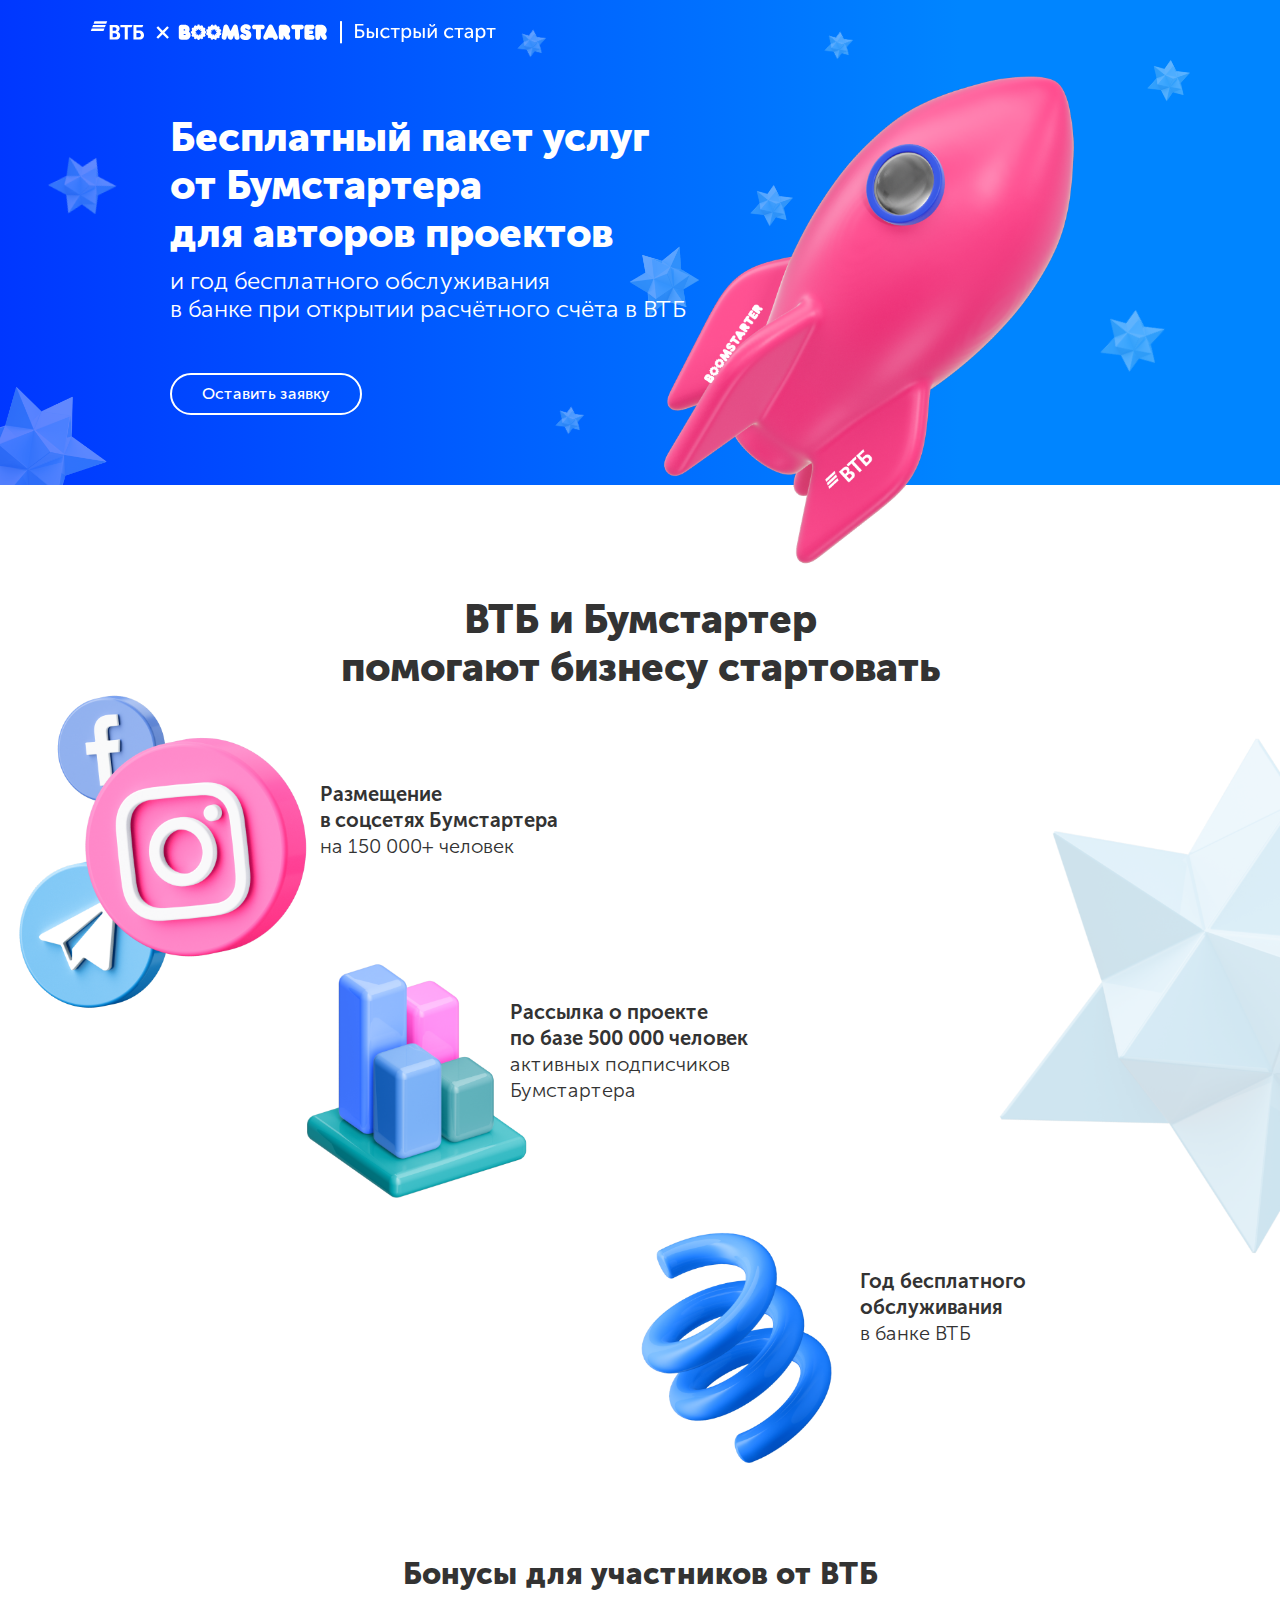
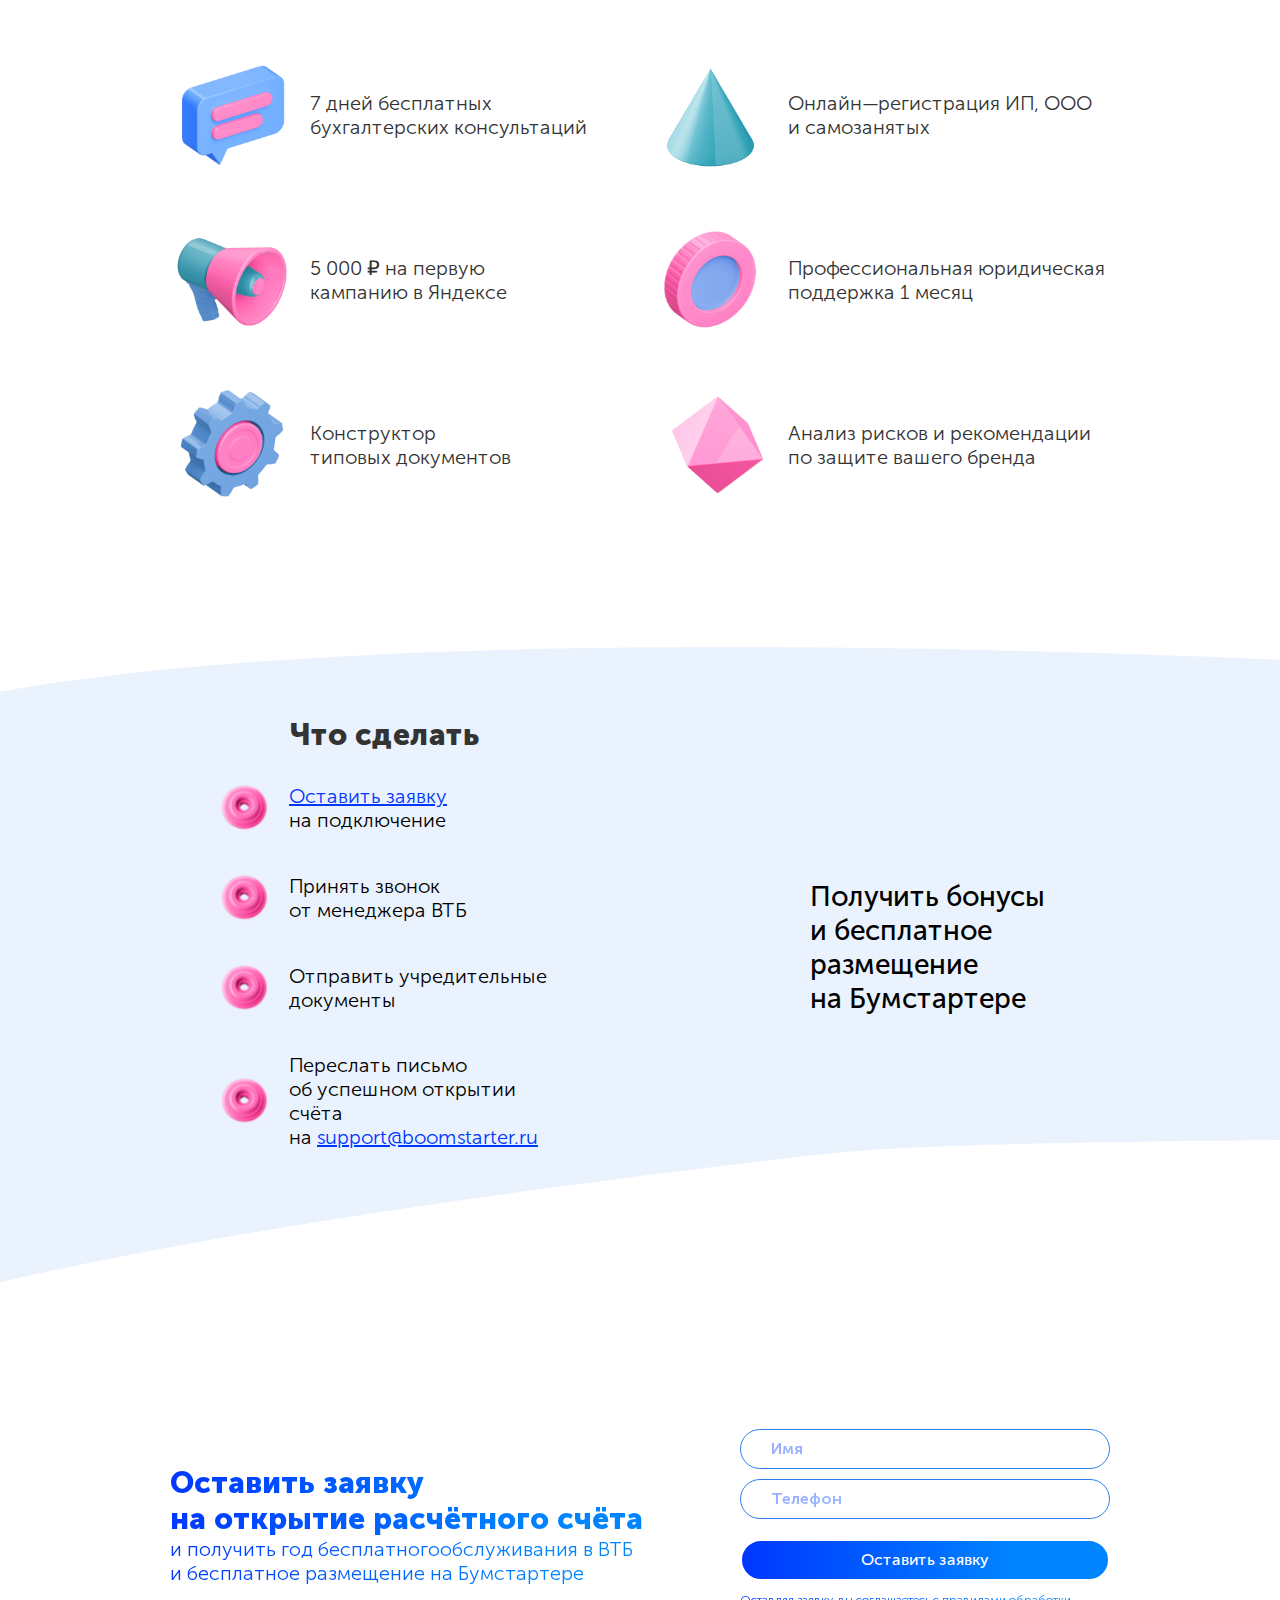
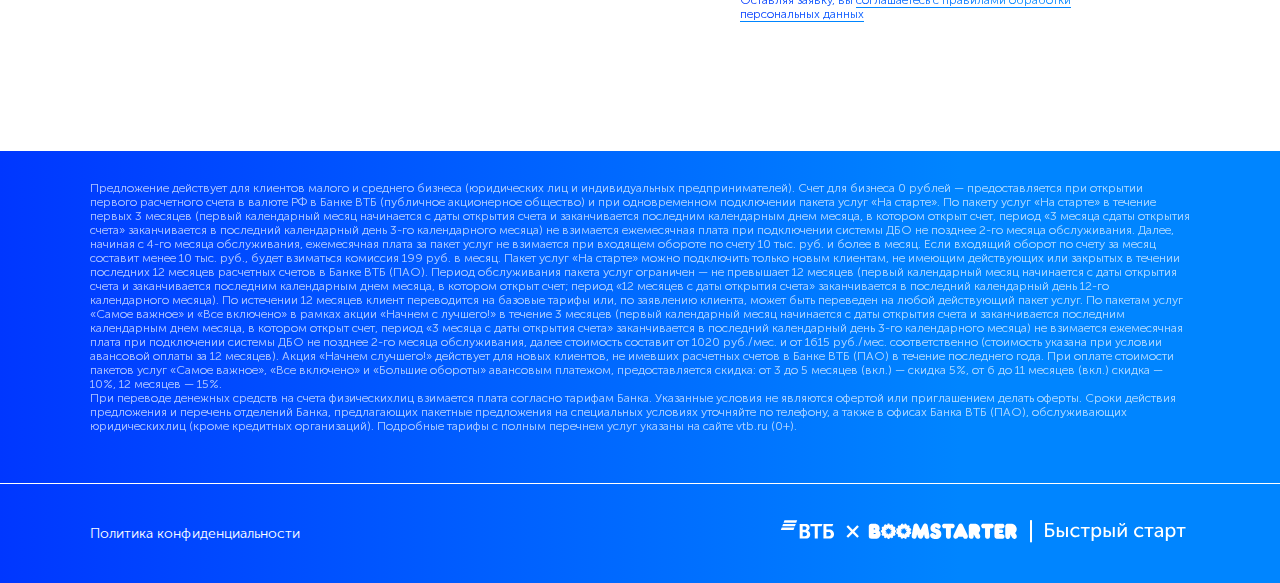
==== commit 13998b64: "Add files via upload" ====
--- a/index.html
+++ b/index.html
@@ -10,7 +10,14 @@
 </head>
 
 <body>
-
+  <div class="modal modal-thank">
+    <div class="modal-bg"></div>
+    <div class="modal-block">
+      <h2 class="modal-brif-title">Спасибо за&nbsp;вашу заявку!</h2>
+      <span class="modal-brif-subtitle">Менеджер банка ВТБ свяжется с&nbsp;вами по&nbsp;указанным данным</span>
+      <div class="btn-primary modal-thank-close">Вернуться на сайт</div>
+    </div>
+  </div>
   <div class="modal modal-brif">
     <div class="modal-bg"></div>
     <div class="modal-block">
@@ -28,10 +35,16 @@
             maxlength="18" placeholder="Телефон">
         </div>
         <input type="submit" value="Оставить заявку" class="btn-primary">
+        <span class="brif-form-privacy">
+          Оставляя заявку, вы
+          <a href="files/2021-02-15_политика_по_обработке_ПД.pdf" target="_blank" class="hint">
+            соглашаетесь с&nbsp;правилами
+            обработки персональных данных
+          </a>
+        </span>
       </form>
     </div>
   </div>
-
   <header class=" header">
     <div class="wrap">
       <a href="#top" class="logo anchor">
@@ -47,7 +60,6 @@
       <div class="btn header-btn js-toModalBrif">Оставить заявку</div>
     </div>
   </header>
-
   <main class="main">
     <section class="hero" id="top">
       <img src="img/stars/star-icon-1.png" alt="" class="hero-bg-1">
@@ -128,7 +140,7 @@
           </div>
           <div class="bonuses-item">
             <img src="img/bonuses/bonuse-4.png" alt="">
-            <span>7&nbsp;дней бесплатных <br> бухгалтерских консультаций</span>
+            <span>Профессиональная юридическая поддержка 1&nbsp;месяц</span>
           </div>
           <div class="bonuses-item">
             <img src="img/bonuses/bonuse-5.png" alt="">
@@ -136,7 +148,7 @@
           </div>
           <div class="bonuses-item">
             <img src="img/bonuses/bonuse-6.png" alt="">
-            <span>Профессиональная юридическая поддержка 1&nbsp;месяц</span>
+            <span>Анализ рисков и&nbsp;рекомендации <br> по&nbsp;защите вашего бренда</span>
           </div>
         </div>
       </div>
@@ -150,7 +162,7 @@
           <h2 class="getBonuses-title section-title">Что сделать</h2>
           <div class="getBonuses-item">
             <img src="img/bonuses/bonuses-icon.svg" alt="">
-            <span><a href="#brif" class="anchor">Оставить заявку</a> на&nbsp;подключение</span>
+            <span><span class="hint js-toModalBrif">Оставить заявку</span> на&nbsp;подключение</span>
           </div>
           <div class="getBonuses-item">
             <img src="img/bonuses/bonuses-icon.svg" alt="">
@@ -182,7 +194,8 @@
             Оставить заявку <br>
             на&nbsp;открытие расчётного счёта
           </h2>
-          <span class="brif-subtitle">и&nbsp;получить год бесплатногообслуживания в&nbsp;ВТБ <br> и&nbsp;бесплатное размещение
+          <span class="brif-subtitle">и&nbsp;получить год бесплатногообслуживания в&nbsp;ВТБ <br> и&nbsp;бесплатное
+            размещение
             на&nbsp;Бумстартере</span>
         </div>
         <form method="POST" action="mail.php" class="brif-form" id="brifForm">
@@ -195,6 +208,13 @@
               maxlength="18" placeholder="Телефон">
           </div>
           <input type="submit" value="Оставить заявку" class="btn-primary">
+          <span class="brif-form-privacy">
+            Оставляя заявку, вы
+            <a href="files/2021-02-15_политика_по_обработке_ПД.pdf" target="_blank" class="hint">
+              соглашаетесь с&nbsp;правилами
+              обработки персональных данных
+            </a>
+          </span>
         </form>
       </div>
     </section>
@@ -268,8 +288,9 @@
     <div class="wrap">
       <div class="footer-nav">
         <div class="footer-links">
-          <a href="#" class="link footer-nav__link">Политика конфиденциальности</a>
-          <a href="#" class="link footer-nav__link">Правила участия</a>
+
+          <a href="files/2021-02-15_политика_по_обработке_ПД.pdf" target="_blank" class="link footer-nav__link">Политика
+            конфиденциальности</a>
         </div>
         <a href="#top" class="anchor footer-logo">
           <img src="img/logo.svg" alt="Boomstarter и ВТБ: Быстрый старт">
--- a/css/style.min.css
+++ b/css/style.min.css
@@ -1,2 +1,2 @@
-/*! normalize.css v8.0.1 | MIT License | github.com/necolas/normalize.css */html{line-height:1.15;-webkit-text-size-adjust:100%}*{-webkit-font-smoothing:antialiased;-moz-osx-font-smoothing:grayscale;font-synthesis:none;-webkit-text-size-adjust:100%}body{margin:0}main{display:block}h1{font-size:2em;margin:0}hr{box-sizing:content-box;height:0;overflow:visible}pre{font-family:monospace, monospace;font-size:1em}a{background-color:transparent;text-decoration:none}abbr[title]{border-bottom:none;text-decoration:underline;text-decoration:underline dotted}b,strong{font-weight:bolder}code,kbd,samp{font-family:monospace, monospace;font-size:1em}small{font-size:80%}sub,sup{font-size:75%;line-height:0;position:relative;vertical-align:baseline}sub{bottom:-.25em}sup{top:-.5em}img{border-style:none}button,input,optgroup,select,textarea{font-family:inherit;font-size:100%;line-height:1.15;margin:0;-webkit-appearance:none}button,input{overflow:visible}button,select{text-transform:none}[type=button],[type=reset],[type=submit],button{-webkit-appearance:button}[type=button]::-moz-focus-inner,[type=reset]::-moz-focus-inner,[type=submit]::-moz-focus-inner,button::-moz-focus-inner{border-style:none;padding:0}[type=button]:-moz-focusring,[type=reset]:-moz-focusring,[type=submit]:-moz-focusring,button:-moz-focusring{outline:1px dotted ButtonText}fieldset{padding:.35em .75em .625em}legend{box-sizing:border-box;color:inherit;display:table;max-width:100%;padding:0;white-space:normal}progress{vertical-align:baseline}textarea{overflow:auto}[type=checkbox],[type=radio]{box-sizing:border-box;padding:0}[type=number]::-webkit-inner-spin-button,[type=number]::-webkit-outer-spin-button{height:auto}[type=search]{-webkit-appearance:textfield;outline-offset:-2px}[type=search]::-webkit-search-decoration{-webkit-appearance:none}::-webkit-file-upload-button{-webkit-appearance:button;font:inherit}details{display:block}summary{display:list-item}template{display:none}[hidden]{display:none}@font-face{font-weight:300;font-family:"Museo-Sans-300";src:url("../fonts/Museo-Sans-300.eot");src:url("../fonts/Museo-Sans-300.eot#iefix") format("embedded-opentype"),url("../fonts/Museo-Sans-300.woff") format("woff"),url("../fonts/Museo-Sans-300.ttf") format("truetype")}@font-face{font-weight:500;font-family:"Museo-Sans-500";src:url("../fonts/Museo-Sans-500.eot");src:url("../fonts/Museo-Sans-500.eot#iefix") format("embedded-opentype"),url("../fonts/Museo-Sans-500.woff") format("woff"),url("../fonts/Museo-Sans-500.ttf") format("truetype")}@font-face{font-weight:700;font-family:"Museo-Sans-700";src:url("../fonts/Museo-Sans-700.eot");src:url("../fonts/Museo-Sans-700.eot#iefix") format("embedded-opentype"),url("../fonts/Museo-Sans-700.woff") format("woff"),url("../fonts/Museo-Sans-700.ttf") format("truetype")}@font-face{font-weight:900;font-family:"Museo-Sans-900";src:url("../fonts/Museo-Sans-900.eot");src:url("../fonts/Museo-Sans-900.eot#iefix") format("embedded-opentype"),url("../fonts/Museo-Sans-900.woff") format("woff"),url("../fonts/Museo-Sans-900.ttf") format("truetype")}*{outline:none  !important;margin:0;padding:0;box-sizing:border-box;outline:0 !important;outline-offset:0 !important;transition:0;-webkit-tap-highlight-color:rgba(0,0,0,0);opacity:1;font-family:"Museo-Sans-300", sans-serif;font-style:normal;font-weight:300;font-weight:400;-webkit-font-smoothing:antialiased;-moz-osx-font-smoothing:grayscale;font-synthesis:none;-webkit-text-size-adjust:100%}@media screen and (min-width: 768px){*{scrollbar-color:#0085FF #F6F7FA;scrollbar-width:none}::-webkit-scrollbar{width:4px;height:2px;opacity:0;background-color:#F6F7FA}::-webkit-scrollbar-thumb{background-color:#0085FF;border-radius:10px}}body{position:relative}.main{position:relative;overflow:hidden}.wrap{width:1200px;margin:0 auto}.wrap-mini{width:1000px;margin:0 auto}.section{padding-bottom:130px}.section-title{text-align:center;font-size:30px;line-height:36px;font-family:"Museo-Sans-900", sans-serif;font-style:normal;font-weight:900;margin-bottom:60px;color:#333}@media (max-width: 1300px){.wrap{width:1100px}.wrap-mini{width:940px}}@media (max-width: 1140px){.wrap{width:1024px}.wrap-mini{width:940px}}@media (max-width: 1040px){.wrap{width:90%}.wrap-mini{width:90%}}@media (max-width: 750px){.section-title{font-size:28px;line-height:32px;margin-bottom:40px}}@media (max-width: 425px){.wrap{width:92%}.wrap-mini{width:92%}.section-title{font-size:24px;line-height:28px;margin-bottom:20px}}.btn{cursor:pointer;padding:8px 30px;border:2px solid #fff;display:flex;align-items:center;justify-content:center;text-align:center;border-radius:50px;width:max-content;font-family:"Museo-Sans-500", sans-serif;font-style:normal;font-weight:500;color:#fff;font-size:16px;line-height:20px;transition:0.3s;background:rgba(255,255,255,0)}.btn:hover{transition:0.3s;background-color:#fff;color:#0037FF}.btn-primary{cursor:pointer;padding:8px 30px;border:2px solid #fff;display:flex;align-items:center;justify-content:center;text-align:center;border-radius:50px;width:max-content;font-family:"Museo-Sans-500", sans-serif;font-style:normal;font-weight:500;color:#fff;font-size:16px;line-height:20px;transition:0.3s;background:linear-gradient(90deg, #0037FF 0%, #0085FF 75%)}.btn-primary:hover{transition:0.3s;opacity:0.9}.input-block{display:flex;flex-wrap:wrap;width:370px}.input-block input{position:relative;display:block;width:100%;border-radius:50px;background-color:#Ffffff;border:1px solid #2F80ED;padding:9px 30px;font-size:16px;line-height:20px;color:#0037ff;transition:0.2s;font-family:"Museo-Sans-700", sans-serif;font-style:normal;font-weight:700}.input-block input::placeholder{color:#8AA9D6;background:linear-gradient(90deg, rgba(0,55,255,0.4) 0%, rgba(0,133,255,0.4) 75%);-webkit-background-clip:text;-webkit-text-fill-color:transparent;font-family:"Museo-Sans-700", sans-serif;font-style:normal;font-weight:700}.input-block.invalid input{border:1px solid #D42C37;transition:0.2s;color:#D42C37}.input-block.invalid input::placeholder{color:#D42C37;background:#D42C37;-webkit-background-clip:text;-webkit-text-fill-color:transparent}.input-block span.invalid{font-size:14px;line-height:14px;color:#D42C37;display:block;margin-top:6px;padding-left:18px;font-family:"Museo-Sans-500", sans-serif;font-style:normal;font-weight:500}.header{padding:6px 0;background:linear-gradient(90deg, #0037FF 0%, #0085FF 75%);position:fixed;top:-100px;left:0;width:100%;z-index:100;transition:0.3s}.header.header-fixed{top:0;transition:0.3s}.header .wrap{display:flex;align-items:center;justify-content:space-between}.header-nav ul{list-style:none;display:flex}.header-nav ul li{margin-right:30px}.header-nav ul li a{color:#fff;font-size:16px;line-height:20px;transition:0.2s}.header-nav ul li a:hover{opacity:0.8;transition:0.2s}.header-nav ul li:last-child{margin-right:0}.header-btn{padding:3px 30px}@media (max-width: 1140px){.header .logo{width:360px;display:flex;align-items:center}.header .logo img{width:100%}.header-nav ul li{margin-right:15px}}@media (max-width: 1040px){.header .logo{width:360px;display:flex;align-items:center}.header .logo img{width:100%}.header-nav{display:none}.header-nav ul li{margin-right:15px}}@media (max-width: 700px){.header-btn{display:none}}@media (max-width: 425px){.header .logo{width:280px}}.modal{position:fixed;top:0;left:0;width:100%;height:100%;z-index:300;display:none;align-items:center;justify-content:center}.modal.active{display:flex}.modal-bg{position:absolute;top:0;left:0;width:100%;height:100%;background:linear-gradient(90deg, #0037FF 0%, #0085FF 75%);opacity:0.7}.modal-block{padding:60px;width:600px;box-shadow:0px 4px 25px rgba(0,0,0,0.1);border-radius:25px;background-color:#fff;position:relative}.modal-brif-title{font-family:"Museo-Sans-900", sans-serif;font-style:normal;font-weight:900;background:linear-gradient(90deg, #0037FF 0%, #0085FF 75%);-webkit-background-clip:text;-webkit-text-fill-color:transparent;color:#0037FF;font-size:30px;line-height:36px;margin-bottom:5px}.modal-brif-subtitle{display:block;font-family:"Museo-Sans-300", sans-serif;font-style:normal;font-weight:300;background:linear-gradient(90deg, #0037FF 0%, #0085FF 75%);-webkit-background-clip:text;-webkit-text-fill-color:transparent;color:#0037FF;font-size:20px;line-height:24px}.modal-brif-form{margin-top:50px}.modal-brif-form .input-block{width:100%;margin-bottom:10px}.modal-brif-form .btn-primary{margin-top:20px;width:100%}@media (max-width: 650px){.modal-block{padding:30px;width:90%;box-shadow:0px 4px 25px rgba(0,0,0,0.1);border-radius:20px}.modal-brif-title{font-size:24px;line-height:28px}.modal-brif-subtitle{font-size:18px;line-height:22px}}@media (max-width: 425px){.modal-block{padding:20px 15px;width:92%;box-shadow:0px 4px 25px rgba(0,0,0,0.1);border-radius:16px}.modal-brif-title{font-size:24px;line-height:28px}.modal-brif-subtitle{font-size:18px;line-height:22px}.modal-brif-form{margin-top:30px}}.hero{background:linear-gradient(90deg, #0037FF 0%, #0085FF 75%);padding-top:15px;padding-bottom:70px;position:relative}.hero .wrap{position:relative}.hero-bg-1{position:absolute;top:230px;left:48%;width:100px}.hero-bg-2{position:absolute;top:36%;left:58%;width:60px;transform:rotate(46deg)}.hero-bg-3{position:absolute;top:25px;left:64%;width:40px;transform:rotate(46deg)}.hero-bg-4{position:absolute;top:23px;left:40%;width:40px;transform:rotate(46deg)}.hero-bg-5{position:absolute;bottom:100px;left:85%;width:90px;transform:rotate(46deg)}.hero-bg-6{position:absolute;top:50px;left:85%;width:60px;transform:rotate(46deg)}.hero-bg-7{position:absolute;bottom:45px;left:43%;width:40px;transform:rotate(46deg)}.hero-bg-8{position:absolute;top:140px;left:3%;width:90px;transform:rotate(67deg)}.hero-bg-9{position:absolute;bottom:0;left:-55px;width:190px}.hero-img{position:absolute;right:0;top:20px;width:605px}.hero .logo{margin-bottom:60px;display:block}.hero-wrap{position:relative;width:520px}.hero-title{font-family:"Museo-Sans-900", sans-serif;font-style:normal;font-weight:900;font-size:40px;line-height:48px;color:#fff;margin-bottom:10px}.hero-subtitle{font-family:"Museo-Sans-300", sans-serif;font-style:normal;font-weight:300;color:#fff;font-size:24px;line-height:28px;display:block}.hero-btn{margin-top:50px}@media (max-width: 1400px){.hero-bg-6{top:50px;left:89%;width:60px}}@media (max-width: 1250px){.hero-bg-6{top:50px;left:95%;width:60px}.hero-bg-5{bottom:100px;left:90%;width:90px}.hero-bg-8{top:140px;left:1%;width:90px}.hero-bg-9{bottom:0;left:-75px;width:190px}}@media (max-width: 1140px){.hero .logo{width:360px;display:flex;align-items:center}.hero .logo img{width:100%}.hero-bg-8{top:140px;left:-40px;width:90px}.hero-bg-9{bottom:0;left:-90px;width:190px}.hero-img{right:-30px;top:60px;width:540px}.hero-title{font-size:36px;line-height:44px}.hero-subtitle{font-size:22px;line-height:28px}}@media (max-width: 1040px){.hero-bg-7{display:none}.hero-bg-4{display:none}.hero-bg-1{display:none}.hero-bg-6{left:80%}.hero-bg-9{position:absolute;bottom:0;left:30%;width:190px}.hero-img{right:0;top:120px;width:470px}}@media (max-width: 900px){.hero-img{right:-50px}}@media (max-width: 850px){.hero-bg-2{left:66%}.hero-bg-9{left:20%;width:190px}.hero-img{right:-50px;top:180px;width:400px}}@media (max-width: 750px){.hero .logo{margin-bottom:50px}.hero-bg-2{left:66%;display:none}.hero-bg-9{left:15%;width:190px}.hero-wrap{width:100%}.hero-title{font-size:28px;line-height:36px}.hero-subtitle{font-size:18px;line-height:26px}.hero-img{top:120px}.hero-btn{margin-top:30px}}@media (max-width: 650px){.hero{padding-bottom:120px}.hero-bg-8{top:30px;width:60px;left:-30px}.hero-bg-3{display:none}.hero-bg-5{left:-30px}.hero-bg-6{width:80px;left:auto;right:-30px;top:30px}.hero-img{top:220px;width:350px;right:-60px}}@media (max-width: 425px){.hero{padding-bottom:160px}.hero .wrap-mini{width:calc(92% + 8px)}.hero .logo{width:280px}.hero-bg-9{left:0}.hero-bg-5{bottom:135px;transform:rotate(65deg);left:-20px;width:90px}.hero-img{top:270px;width:250px;right:-50px}.hero-title{font-size:24px;line-height:28px}.hero-btn{width:100%}.hero-subtitle{font-size:14px;line-height:18px}}.about{padding-top:110px;padding-bottom:0;position:relative}.about-bg-1{position:absolute;width:640px;top:190px;right:-300px}.about-bg-2{position:absolute;width:230px;top:230px;left:60%}.about-bg-3{position:absolute;width:275px;bottom:-130px;left:8%}.about-bg-4{position:absolute;width:340px;bottom:-380px;right:-130px}.about .section-title{font-size:40px;line-height:48px;margin-bottom:90px}.about-item{display:flex;position:relative}.about-item-1{padding-left:150px;width:100%;margin-bottom:140px;justify-content:flex-start}.about-item-1 .about-item__img{width:355px;position:absolute;top:-105px;left:-180px}.about-item-1 .about-item__descr{width:250px}.about-item-1 .about-item__descr span{font-family:"Museo-Sans-300", sans-serif;font-style:normal;font-weight:300;font-size:20px;line-height:26px;color:#333}.about-item-1 .about-item__descr .hint{display:block;font-family:"Museo-Sans-700", sans-serif;font-style:normal;font-weight:700}.about-item-2{padding-left:15px;width:290px;align-items:center;justify-content:center;margin:0 auto;margin-bottom:165px}.about-item-2 .about-item__img{width:280px;position:absolute;top:-70px;left:-220px}.about-item-2 .about-item__descr{width:290px}.about-item-2 .about-item__descr span{font-family:"Museo-Sans-300", sans-serif;font-style:normal;font-weight:300;font-size:20px;line-height:26px;color:#333}.about-item-2 .about-item__descr .hint{display:block;font-family:"Museo-Sans-700", sans-serif;font-style:normal;font-weight:700}.about-item-3{padding-left:40px;width:290px;align-items:center;justify-content:center;margin-left:auto;margin-bottom:100px}.about-item-3 .about-item__img{width:350px;position:absolute;top:-100px;left:-270px}.about-item-3 .about-item__descr{width:290px}.about-item-3 .about-item__descr span{font-family:"Museo-Sans-300", sans-serif;font-style:normal;font-weight:300;font-size:20px;line-height:26px;color:#333}.about-item-3 .about-item__descr .hint{display:block;font-family:"Museo-Sans-700", sans-serif;font-style:normal;font-weight:700}@media (max-width: 1140px){.about .section-title{font-size:36px;line-height:44px;margin-bottom:90px}.about-bg-1{width:540px;top:240px;right:-300px}.about-bg-3{left:0%}}@media (max-width: 1024px){.about-bg-1{display:none}.about-bg-2{left:80%}.about-bg-3{width:250px;left:-100px}.about-bg-4{width:300px;bottom:-300px}.about-item-1 .about-item__img{width:300px;position:absolute;top:-105px;left:-140px}}@media (max-width: 750px){.about{padding-top:90px}.about-bg-2{display:none}.about-bg-3{display:none}.about-bg-4{display:none}.about .section-title{font-size:28px;line-height:36px;margin-bottom:60px}.about-item-1{padding:0;width:200px;margin-bottom:110px;margin-left:auto;margin-right:140px}.about-item-1 .about-item__img{width:240px;left:-240px;top:-70px}.about-item-1 .about-item__descr{width:100%}.about-item-1 .about-item__descr span{font-size:16px;line-height:20px}.about-item-2{margin-left:0;margin-right:auto;margin-left:140px;padding:0;width:200px;margin-bottom:120px}.about-item-2 .about-item__img{top:-100px;left:100%}.about-item-2 .about-item__descr{width:100%}.about-item-2 .about-item__descr span{font-size:16px;line-height:20px}.about-item-3{width:200px;margin-right:140px;margin-bottom:0}.about-item-3 .about-item__img{width:250px;transform:rotate(52deg);left:-200px}.about-item-3 .about-item__descr{width:100%}.about-item-3 .about-item__descr span{font-size:16px;line-height:20px}}@media (max-width: 600px){.about{padding-top:90px}.about-item-1{padding:0;width:200px;margin-bottom:110px;margin-left:auto;margin-right:80px}.about-item-1 .about-item__img{width:240px;left:-240px;top:-70px}.about-item-1 .about-item__descr{width:100%}.about-item-1 .about-item__descr span{font-size:16px;line-height:20px}.about-item-2{margin-left:0;margin-right:auto;margin-left:80px;padding:0;width:200px;margin-bottom:120px}.about-item-2 .about-item__img{top:-100px;left:100%}.about-item-2 .about-item__descr{width:100%}.about-item-2 .about-item__descr span{font-size:16px;line-height:20px}.about-item-3{width:200px;margin-right:80px;margin-bottom:0}.about-item-3 .about-item__img{width:250px;transform:rotate(52deg);left:-200px}.about-item-3 .about-item__descr{width:100%}.about-item-3 .about-item__descr span{font-size:16px;line-height:20px}}@media (max-width: 500px){.about{padding-top:90px}.about-item-1{padding:0;width:200px;margin-bottom:110px;margin-left:auto;margin-right:50px}.about-item-1 .about-item__img{width:240px;left:-240px;top:-70px}.about-item-1 .about-item__descr{width:100%}.about-item-1 .about-item__descr span{font-size:16px;line-height:20px}.about-item-2{margin-left:0;margin-right:auto;margin-left:50px;padding:0;width:200px;margin-bottom:120px}.about-item-2 .about-item__img{top:-100px;left:100%}.about-item-2 .about-item__descr{width:100%}.about-item-2 .about-item__descr span{font-size:16px;line-height:20px}.about-item-3{width:200px;margin-right:50px;margin-bottom:0}.about-item-3 .about-item__img{width:250px;transform:rotate(52deg);left:-200px}.about-item-3 .about-item__descr{width:100%}.about-item-3 .about-item__descr span{font-size:16px;line-height:20px}}@media (max-width: 425px){.about{padding-top:70px}.about .section-title{font-size:24px;line-height:28px}.about-item-1{padding:0;width:140px;margin-bottom:110px;margin-left:auto;margin-right:0}.about-item-1 .about-item__img{width:240px;left:-240px;top:-70px}.about-item-1 .about-item__descr{width:100%}.about-item-1 .about-item__descr span{font-size:16px;line-height:20px}.about-item-2{margin-left:0;margin-right:auto;margin-left:0;padding:0;width:170px;margin-bottom:120px}.about-item-2 .about-item__img{top:-100px;left:72%}.about-item-2 .about-item__descr{width:100%}.about-item-2 .about-item__descr span{font-size:16px;line-height:20px}.about-item-3{width:140px;padding:0;margin-right:0;margin-bottom:0}.about-item-3 .about-item__img{width:250px;transform:rotate(58deg);left:-230px}.about-item-3 .about-item__descr{width:100%}.about-item-3 .about-item__descr span{font-size:16px;line-height:20px}}.bonuses{padding-top:110px;padding-bottom:0}.bonuses-wrap{display:flex;justify-content:space-between;flex-wrap:wrap}.bonuses-item{width:calc(50% - 8px);margin-bottom:40px;display:flex;align-items:center;justify-content:flex-start}.bonuses-item:nth-last-child(1),.bonuses-item:nth-last-child(2){margin-bottom:0}.bonuses-item img{width:125px;height:125px;margin-right:15px}.bonuses-item span{font-family:"Museo-Sans-300", sans-serif;font-style:normal;font-weight:300;font-size:20px;line-height:24px;color:#333}@media (max-width: 750px){.bonuses{padding-top:90px}.bonuses-item span{font-size:16px;line-height:22px}}@media (max-width: 650px){.bonuses-item{display:flex;flex-direction:column}.bonuses-item img{margin-right:0}.bonuses-item span{font-size:16px;line-height:22px;display:block;text-align:center}}@media (max-width: 425px){.bonuses-item{width:calc(50% - 8px);align-items:flex-start;display:flex;margin-bottom:10px}.bonuses-item span{display:block;text-align:left;font-size:14px;line-height:16px}}.getBonuses{position:relative;padding-top:110px}.getBonuses .wrap-mini{z-index:3;position:relative;display:flex;justify-content:space-between;align-items:center}.getBonuses-bg{position:absolute;top:70px;left:-300px;z-index:1}.getBonuses-bg-1{position:absolute;bottom:-180px;left:70px;width:480px}.getBonuses-bg-2{position:absolute;top:-90px;left:-90px;width:390px;z-index:1}.getBonuses-bg-3{position:absolute;bottom:-120px;left:-140px;width:180px;z-index:1}.getBonuses-bg-4{display:none}.getBonuses-item{width:350px;margin:0 auto;display:flex;align-items:center;justify-content:flex-start;margin-bottom:40px}.getBonuses-item:last-child{margin-bottom:0}.getBonuses-item img{margin-right:20px;width:50px;height:50px}.getBonuses-item span{font-family:"Museo-Sans-300", sans-serif;font-style:normal;font-weight:300;font-size:20px;line-height:24px;color:#000}.getBonuses-item a{text-decoration:underline;color:#0037FF}.getBonuses-block{width:350px;margin-left:50px}.getBonuses-title{margin-bottom:30px;text-align:left;padding-left:70px}.getBonuses-text{width:300px;margin-right:50px;margin-top:30px;position:relative}.getBonuses-text span{display:block;position:relative;z-index:3;font-size:28px;line-height:34px;color:#000;font-family:"Museo-Sans-500", sans-serif;font-style:normal;font-weight:500}@media (max-width: 1300px){.getBonuses-text{margin-right:0}}@media (max-width: 1024px){.getBonuses-bg-2{position:absolute;top:-90px;left:-90px;width:360px;z-index:1}.getBonuses-bg-3{position:absolute;bottom:-130px;left:-80px;width:150px;z-index:1}.getBonuses-text span{font-size:24px;line-height:28px}}@media (max-width: 960px){.getBonuses-bg-2{position:absolute;top:-90px;left:-90px;width:360px;z-index:1}.getBonuses-bg-3{position:absolute;bottom:-130px;left:-40px;width:150px;z-index:1}}@media (max-width: 900px){.getBonuses .wrap-mini{flex-direction:column;align-items:flex-start}.getBonuses-bg{transform:rotate(-8.63deg);position:absolute;top:auto;bottom:0;left:-100px;z-index:1;width:1300px}.getBonuses-bg-1{display:none}.getBonuses-bg-2{display:none}.getBonuses-bg-3{width:400px;left:-350px;bottom:-200px}.getBonuses-bg-4{display:block;position:absolute;bottom:130px;left:40px;z-index:2}.getBonuses-text{margin-left:200px}.getBonuses-block{margin-left:0;margin-bottom:100px;width:100%}.getBonuses-title{padding-left:0}.getBonuses-item{margin-bottom:20px;width:100%}}@media (max-width: 500px){.getBonuses{padding-bottom:90px}.getBonuses .wrap-mini{flex-direction:column;align-items:flex-start}.getBonuses-bg{transform:rotate(-8.63deg);position:absolute;top:auto;bottom:20px;left:-50px;z-index:1;width:760px}.getBonuses-bg-1{display:none}.getBonuses-bg-2{display:none}.getBonuses-bg-3{width:275px;left:-250px;bottom:-110px}.getBonuses-bg-4{display:block;position:absolute;bottom:110px;left:40px;z-index:2}.getBonuses-text{margin-left:140px;width:200px;margin-top:0}.getBonuses-text span{font-size:18px;line-height:24px}.getBonuses-block{margin-left:0;margin-bottom:130px;width:100%}.getBonuses-title{padding-left:0}.getBonuses-item{margin-bottom:20px;width:100%}}@media (max-width: 425px){.getBonuses{padding-bottom:90px;padding-top:70px}.getBonuses .wrap-mini{flex-direction:column;align-items:flex-start}.getBonuses-bg{transform:rotate(-8.63deg);position:absolute;top:auto;bottom:20px;left:-50px;z-index:1;width:660px}.getBonuses-bg-1{display:none}.getBonuses-bg-2{display:none}.getBonuses-bg-3{width:275px;left:-230px;bottom:-150px}.getBonuses-bg-4{display:block;position:absolute;bottom:75px;left:40px;z-index:2}.getBonuses-text{margin-left:120px;width:200px;margin-top:0}.getBonuses-text span{font-size:16px;line-height:20px}.getBonuses-block{margin-left:0;margin-bottom:100px;width:100%}.getBonuses-title{padding-left:0}.getBonuses-item{margin-bottom:20px;width:100%}.getBonuses-item span{font-size:16px;line-height:20px}}.brif{padding-top:50px;position:relative;z-index:5}.brif-wrap{display:flex;align-items:center;justify-content:space-between}.brif-form{width:370px}.brif-form .btn-primary{width:100%;margin-top:20px}.brif-form .input-block{margin-bottom:10px}.brif-descr{width:500px}.brif-title{font-family:"Museo-Sans-900", sans-serif;font-style:normal;font-weight:900;background:linear-gradient(90deg, #0037FF 0%, #0085FF 75%);-webkit-background-clip:text;-webkit-text-fill-color:transparent;text-align:left;margin-bottom:0}.brif-subtitle{display:block;font-size:20px;line-height:24px;font-family:"Museo-Sans-300", sans-serif;font-style:normal;font-weight:300;background:linear-gradient(90deg, #0037FF 0%, #0085FF 75%);-webkit-background-clip:text;-webkit-text-fill-color:transparent}@media (max-width: 1024px){.brif{padding-bottom:90px}.brif-title{text-align:center}.brif-subtitle{text-align:center}.brif-wrap{flex-wrap:wrap;justify-content:center}.brif-descr{width:70%}.brif-form{margin-top:25px}}@media (max-width: 750px){.brif{padding-bottom:90px}.brif-descr{width:100%}.brif-subtitle{font-size:18px;line-height:22px}}@media (max-width: 500px){.brif{padding-bottom:60px}.brif-title{text-align:left}.brif-title br{display:none}.brif-subtitle{text-align:left}.brif-subtitle br{display:none}.brif-form{width:100%}.brif-form .input-block{width:100%}}@media (max-width: 425px){.brif-subtitle{font-size:16px;line-height:20px}}.footer{padding:30px 0;background:linear-gradient(90deg, #0037FF 0%, #0085FF 75%);color:#fff}.footer .line{width:100%;height:1px;background-color:#fff}.footer-privacy{font-size:12px;line-height:14px;font-family:"Museo-Sans-300", sans-serif;font-style:normal;font-weight:300;opacity:0.7;margin-bottom:50px}.footer-logo{display:block}.footer-nav{margin-top:30px;display:flex;align-items:center;justify-content:space-between}.footer-nav__link{color:#fff;font-size:14px;line-height:16px;margin-right:50px;transition:0.3s}.footer-nav__link:last-child{margin-right:0}.footer-nav__link:hover{opacity:0.8;transition:0.3s}@media (max-width: 1140px){.footer-logo{width:360px;display:flex;align-items:center}.footer-logo img{width:100%}.footer-privacy{margin-bottom:30px}.footer-nav{margin-top:20px}}@media (max-width: 940px){.footer-nav{margin-top:20px}.footer-nav__link{margin-right:20px}}@media (max-width: 840px){.footer-links{display:flex;flex-direction:column}.footer-nav{margin-top:20px;display:flex;flex-direction:column;align-items:flex-start}.footer-nav__link{margin-right:0;margin-bottom:15px}}@media (max-width: 425px){.footer-logo{width:280px}.footer-privacy{margin-bottom:10px;font-size:10px;line-height:12px}.footer-nav__link{margin-bottom:10px}}
+/*! normalize.css v8.0.1 | MIT License | github.com/necolas/normalize.css */html{line-height:1.15;-webkit-text-size-adjust:100%}*{-webkit-font-smoothing:antialiased;-moz-osx-font-smoothing:grayscale;font-synthesis:none;-webkit-text-size-adjust:100%}body{margin:0}main{display:block}h1{font-size:2em;margin:0}hr{box-sizing:content-box;height:0;overflow:visible}pre{font-family:monospace, monospace;font-size:1em}a{background-color:transparent;text-decoration:none}abbr[title]{border-bottom:none;text-decoration:underline;text-decoration:underline dotted}b,strong{font-weight:bolder}code,kbd,samp{font-family:monospace, monospace;font-size:1em}small{font-size:80%}sub,sup{font-size:75%;line-height:0;position:relative;vertical-align:baseline}sub{bottom:-.25em}sup{top:-.5em}img{border-style:none}button,input,optgroup,select,textarea{font-family:inherit;font-size:100%;line-height:1.15;margin:0;-webkit-appearance:none}button,input{overflow:visible}button,select{text-transform:none}[type=button],[type=reset],[type=submit],button{-webkit-appearance:button}[type=button]::-moz-focus-inner,[type=reset]::-moz-focus-inner,[type=submit]::-moz-focus-inner,button::-moz-focus-inner{border-style:none;padding:0}[type=button]:-moz-focusring,[type=reset]:-moz-focusring,[type=submit]:-moz-focusring,button:-moz-focusring{outline:1px dotted ButtonText}fieldset{padding:.35em .75em .625em}legend{box-sizing:border-box;color:inherit;display:table;max-width:100%;padding:0;white-space:normal}progress{vertical-align:baseline}textarea{overflow:auto}[type=checkbox],[type=radio]{box-sizing:border-box;padding:0}[type=number]::-webkit-inner-spin-button,[type=number]::-webkit-outer-spin-button{height:auto}[type=search]{-webkit-appearance:textfield;outline-offset:-2px}[type=search]::-webkit-search-decoration{-webkit-appearance:none}::-webkit-file-upload-button{-webkit-appearance:button;font:inherit}details{display:block}summary{display:list-item}template{display:none}[hidden]{display:none}@font-face{font-weight:300;font-family:"Museo-Sans-300";src:url("../fonts/Museo-Sans-300.eot");src:url("../fonts/Museo-Sans-300.eot#iefix") format("embedded-opentype"),url("../fonts/Museo-Sans-300.woff") format("woff"),url("../fonts/Museo-Sans-300.ttf") format("truetype")}@font-face{font-weight:500;font-family:"Museo-Sans-500";src:url("../fonts/Museo-Sans-500.eot");src:url("../fonts/Museo-Sans-500.eot#iefix") format("embedded-opentype"),url("../fonts/Museo-Sans-500.woff") format("woff"),url("../fonts/Museo-Sans-500.ttf") format("truetype")}@font-face{font-weight:700;font-family:"Museo-Sans-700";src:url("../fonts/Museo-Sans-700.eot");src:url("../fonts/Museo-Sans-700.eot#iefix") format("embedded-opentype"),url("../fonts/Museo-Sans-700.woff") format("woff"),url("../fonts/Museo-Sans-700.ttf") format("truetype")}@font-face{font-weight:900;font-family:"Museo-Sans-900";src:url("../fonts/Museo-Sans-900.eot");src:url("../fonts/Museo-Sans-900.eot#iefix") format("embedded-opentype"),url("../fonts/Museo-Sans-900.woff") format("woff"),url("../fonts/Museo-Sans-900.ttf") format("truetype")}*{outline:none  !important;margin:0;padding:0;box-sizing:border-box;outline:0 !important;outline-offset:0 !important;transition:0;-webkit-tap-highlight-color:rgba(0,0,0,0);opacity:1;font-family:"Museo-Sans-300", sans-serif;font-style:normal;font-weight:300;font-weight:400;-webkit-font-smoothing:antialiased;-moz-osx-font-smoothing:grayscale;font-synthesis:none;-webkit-text-size-adjust:100%}@media screen and (min-width: 768px){*{scrollbar-color:#0085FF #F6F7FA;scrollbar-width:none}::-webkit-scrollbar{width:4px;height:2px;opacity:0;background-color:#F6F7FA}::-webkit-scrollbar-thumb{background-color:#0085FF;border-radius:10px}}body{position:relative}.main{position:relative;overflow:hidden}.wrap{width:1200px;margin:0 auto}.wrap-mini{width:1000px;margin:0 auto}.section{padding-bottom:130px}.section-title{text-align:center;font-size:30px;line-height:36px;font-family:"Museo-Sans-900", sans-serif;font-style:normal;font-weight:900;margin-bottom:60px;color:#333}@media (max-width: 1300px){.wrap{width:1100px}.wrap-mini{width:940px}}@media (max-width: 1140px){.wrap{width:1024px}.wrap-mini{width:940px}}@media (max-width: 1040px){.wrap{width:90%}.wrap-mini{width:90%}}@media (max-width: 750px){.section-title{font-size:28px;line-height:32px;margin-bottom:40px}}@media (max-width: 425px){.wrap{width:92%}.wrap-mini{width:92%}.section-title{font-size:24px;line-height:28px;margin-bottom:20px}}.btn{cursor:pointer;padding:9px 30px;border:2px solid #fff;display:flex;align-items:center;justify-content:center;text-align:center;border-radius:50px;width:max-content;font-family:"Museo-Sans-500", sans-serif;font-style:normal;font-weight:500;color:#fff;font-size:16px;line-height:20px;transition:0.3s;background:rgba(255,255,255,0)}.btn:hover{transition:0.3s;background-color:#fff;color:#0037FF}.btn-pink{color:#fff !important;border:2px solid #FA478A !important;background-color:#FA478A !important}.btn-pink:hover{background-color:#fb609a !important;border:2px solid #fb609a !important}.btn-primary{cursor:pointer;padding:9px 30px;border:2px solid #fff;display:flex;align-items:center;justify-content:center;text-align:center;border-radius:50px;width:max-content;font-family:"Museo-Sans-500", sans-serif;font-style:normal;font-weight:500;color:#fff;font-size:16px;line-height:20px;transition:0.3s;background:linear-gradient(90deg, #0037FF 0%, #0085FF 75%)}.btn-primary:hover{transition:0.3s;opacity:0.9}.input-block{display:flex;flex-wrap:wrap;width:370px}.input-block input{position:relative;display:block;width:100%;border-radius:50px;background-color:#Ffffff;border:1px solid #2F80ED;padding:9px 30px;font-size:16px;line-height:20px;color:#0037ff;transition:0.2s;font-family:"Museo-Sans-700", sans-serif;font-style:normal;font-weight:700}.input-block input::placeholder{color:#8AA9D6;background:linear-gradient(90deg, rgba(0,55,255,0.4) 0%, rgba(0,133,255,0.4) 75%);-webkit-background-clip:text;-webkit-text-fill-color:transparent;font-family:"Museo-Sans-700", sans-serif;font-style:normal;font-weight:700}.input-block.invalid input{border:1px solid #D42C37;transition:0.2s;color:#D42C37}.input-block.invalid input::placeholder{color:#D42C37;background:#D42C37;-webkit-background-clip:text;-webkit-text-fill-color:transparent}.input-block span.invalid{font-size:14px;line-height:14px;color:#D42C37;display:block;margin-top:6px;padding-left:18px;font-family:"Museo-Sans-500", sans-serif;font-style:normal;font-weight:500}.header{padding:6px 0;background:linear-gradient(90deg, #0037FF 0%, #0085FF 75%);position:fixed;top:-100px;left:0;width:100%;z-index:100;transition:0.3s}.header.header-fixed{top:0;transition:0.3s}.header .wrap{display:flex;align-items:center;justify-content:space-between}.header-nav ul{list-style:none;display:flex}.header-nav ul li{margin-right:30px}.header-nav ul li a{color:#fff;font-size:16px;line-height:20px;transition:0.2s}.header-nav ul li a:hover{opacity:0.8;transition:0.2s}.header-nav ul li:last-child{margin-right:0}.header-btn{padding:3px 30px}@media (max-width: 1140px){.header .logo{width:360px;display:flex;align-items:center}.header .logo img{width:100%}.header-nav ul li{margin-right:15px}}@media (max-width: 1040px){.header .logo{width:360px;display:flex;align-items:center}.header .logo img{width:100%}.header-nav{display:none}.header-nav ul li{margin-right:15px}}@media (max-width: 700px){.header-btn{display:none}}@media (max-width: 425px){.header .logo{width:280px}}.modal{position:fixed;top:0;left:0;width:100%;height:100%;z-index:300;display:none;align-items:center;justify-content:center}.modal.active{display:flex}.modal-bg{position:absolute;top:0;left:0;width:100%;height:100%;background:linear-gradient(90deg, #0037FF 0%, #0085FF 75%);opacity:0.7}.modal-block{padding:60px;width:600px;box-shadow:0px 4px 25px rgba(0,0,0,0.1);border-radius:25px;background-color:#fff;position:relative}.modal-brif-title{font-family:"Museo-Sans-900", sans-serif;font-style:normal;font-weight:900;background:linear-gradient(90deg, #0037FF 0%, #0085FF 75%);-webkit-background-clip:text;-webkit-text-fill-color:transparent;color:#0037FF;font-size:30px;line-height:36px;margin-bottom:5px}.modal-brif-subtitle{display:block;font-family:"Museo-Sans-300", sans-serif;font-style:normal;font-weight:300;background:linear-gradient(90deg, #0037FF 0%, #0085FF 75%);-webkit-background-clip:text;-webkit-text-fill-color:transparent;color:#0037FF;font-size:20px;line-height:24px}.modal-brif-form{margin-top:50px}.modal-brif-form .input-block{width:100%;margin-bottom:10px}.modal-brif-form .btn-primary{margin-top:20px;width:100%}.modal-thank-close{width:100%;margin-top:50px}@media (max-width: 650px){.modal-block{padding:30px;width:90%;box-shadow:0px 4px 25px rgba(0,0,0,0.1);border-radius:20px}.modal-brif-title{font-size:24px;line-height:28px}.modal-brif-subtitle{font-size:18px;line-height:22px}}@media (max-width: 425px){.modal-block{padding:20px 15px;width:92%;box-shadow:0px 4px 25px rgba(0,0,0,0.1);border-radius:16px}.modal-brif-title{font-size:24px;line-height:28px}.modal-brif-subtitle{font-size:18px;line-height:22px}.modal-brif-form{margin-top:30px}}.hero{background:linear-gradient(90deg, #0037FF 0%, #0085FF 75%);padding-top:15px;padding-bottom:70px;position:relative}.hero .wrap{position:relative}.hero-bg-1{position:absolute;top:230px;left:48%;width:100px}.hero-bg-2{position:absolute;top:36%;left:58%;width:60px;transform:rotate(46deg)}.hero-bg-3{position:absolute;top:25px;left:64%;width:40px;transform:rotate(46deg)}.hero-bg-4{position:absolute;top:23px;left:40%;width:40px;transform:rotate(46deg)}.hero-bg-5{position:absolute;bottom:100px;left:85%;width:90px;transform:rotate(46deg)}.hero-bg-6{position:absolute;top:50px;left:85%;width:60px;transform:rotate(46deg)}.hero-bg-7{position:absolute;bottom:45px;left:43%;width:40px;transform:rotate(46deg)}.hero-bg-8{position:absolute;top:140px;left:3%;width:90px;transform:rotate(67deg)}.hero-bg-9{position:absolute;bottom:0;left:-55px;width:190px}.hero-img{position:absolute;right:0;top:20px;width:605px}.hero-img-pink{right:-80px;top:-40px;width:650px}.hero .logo{margin-bottom:60px;display:block}.hero-wrap{position:relative;width:520px}.hero-title{font-family:"Museo-Sans-900", sans-serif;font-style:normal;font-weight:900;font-size:40px;line-height:48px;color:#fff;margin-bottom:10px}.hero-subtitle{font-family:"Museo-Sans-300", sans-serif;font-style:normal;font-weight:300;color:#fff;font-size:24px;line-height:28px;display:block}.hero-btn{margin-top:50px}.hero-btn.btn-pink{margin-top:25px}@media (max-width: 1400px){.hero-bg-6{top:50px;left:89%;width:60px}}@media (max-width: 1250px){.hero-bg-6{top:50px;left:95%;width:60px}.hero-bg-5{bottom:100px;left:90%;width:90px}.hero-bg-8{top:140px;left:1%;width:90px}.hero-bg-9{bottom:0;left:-75px;width:190px}}@media (max-width: 1140px){.hero .logo{width:360px;display:flex;align-items:center}.hero .logo img{width:100%}.hero-bg-8{top:140px;left:-40px;width:90px}.hero-bg-9{bottom:0;left:-90px;width:190px}.hero-img{right:-30px;top:60px;width:540px}.hero-title{font-size:36px;line-height:44px}.hero-subtitle{font-size:22px;line-height:28px}}@media (max-width: 1040px){.hero-bg-7{display:none}.hero-bg-4{display:none}.hero-bg-1{display:none}.hero-bg-6{left:80%}.hero-bg-9{position:absolute;bottom:0;left:30%;width:190px}.hero-img{right:0;top:120px;width:470px}}@media (max-width: 900px){.hero-img{right:-50px}}@media (max-width: 850px){.hero-bg-2{left:66%}.hero-bg-9{left:20%;width:190px}.hero-img{right:-50px;top:180px;width:400px}}@media (max-width: 750px){.hero .logo{margin-bottom:50px}.hero-bg-2{left:66%;display:none}.hero-bg-9{left:15%;width:190px}.hero-wrap{width:100%}.hero-title{font-size:28px;line-height:36px}.hero-subtitle{font-size:18px;line-height:26px}.hero-img{top:120px}.hero-btn{margin-top:30px}}@media (max-width: 650px){.hero{padding-bottom:120px}.hero-bg-8{top:30px;width:60px;left:-30px}.hero-bg-3{display:none}.hero-bg-5{left:-30px}.hero-bg-6{width:80px;left:auto;right:-30px;top:30px}.hero-img{top:220px;width:350px;right:-60px}}@media (max-width: 425px){.hero{padding-bottom:160px}.hero .wrap-mini{width:calc(92% + 8px)}.hero .logo{width:280px}.hero-bg-9{left:0}.hero-bg-5{bottom:135px;transform:rotate(65deg);left:-20px;width:90px}.hero-img{top:270px;width:250px;right:-50px}.hero-title{font-size:24px;line-height:28px}.hero-btn{width:100%}.hero-subtitle{font-size:14px;line-height:18px}}.about{padding-top:110px;padding-bottom:0;position:relative}.about-bg-1{position:absolute;width:640px;top:190px;right:-300px}.about-bg-2{position:absolute;width:230px;top:230px;left:60%}.about-bg-3{position:absolute;width:275px;bottom:-130px;left:8%}.about-bg-4{position:absolute;width:340px;bottom:-380px;right:-130px}.about .section-title{font-size:40px;line-height:48px;margin-bottom:90px}.about-item{display:flex;position:relative}.about-item-1{padding-left:150px;width:100%;margin-bottom:140px;justify-content:flex-start}.about-item-1 .about-item__img{width:355px;position:absolute;top:-105px;left:-180px}.about-item-1 .about-item__descr{width:250px}.about-item-1 .about-item__descr span{font-family:"Museo-Sans-300", sans-serif;font-style:normal;font-weight:300;font-size:20px;line-height:26px;color:#333}.about-item-1 .about-item__descr .hint{display:block;font-family:"Museo-Sans-700", sans-serif;font-style:normal;font-weight:700}.about-item-2{padding-left:15px;width:290px;align-items:center;justify-content:center;margin:0 auto;margin-bottom:165px}.about-item-2 .about-item__img{width:280px;position:absolute;top:-70px;left:-220px}.about-item-2 .about-item__descr{width:290px}.about-item-2 .about-item__descr span{font-family:"Museo-Sans-300", sans-serif;font-style:normal;font-weight:300;font-size:20px;line-height:26px;color:#333}.about-item-2 .about-item__descr .hint{display:block;font-family:"Museo-Sans-700", sans-serif;font-style:normal;font-weight:700}.about-item-3{padding-left:40px;width:290px;align-items:center;justify-content:center;margin-left:auto;margin-bottom:100px}.about-item-3 .about-item__img{width:350px;position:absolute;top:-100px;left:-270px}.about-item-3 .about-item__descr{width:290px}.about-item-3 .about-item__descr span{font-family:"Museo-Sans-300", sans-serif;font-style:normal;font-weight:300;font-size:20px;line-height:26px;color:#333}.about-item-3 .about-item__descr .hint{display:block;font-family:"Museo-Sans-700", sans-serif;font-style:normal;font-weight:700}@media (max-width: 1140px){.about .section-title{font-size:36px;line-height:44px;margin-bottom:90px}.about-bg-1{width:540px;top:240px;right:-300px}.about-bg-3{left:0%}}@media (max-width: 1024px){.about-bg-1{display:none}.about-bg-2{left:80%}.about-bg-3{width:250px;left:-100px}.about-bg-4{width:300px;bottom:-300px}.about-item-1 .about-item__img{width:300px;position:absolute;top:-105px;left:-140px}}@media (max-width: 750px){.about{padding-top:90px}.about-bg-2{display:none}.about-bg-3{display:none}.about-bg-4{display:none}.about .section-title{font-size:28px;line-height:36px;margin-bottom:60px}.about-item-1{padding:0;width:200px;margin-bottom:140px;margin-left:auto;margin-right:140px}.about-item-1 .about-item__img{width:240px;left:-240px;top:-70px}.about-item-1 .about-item__descr{width:100%}.about-item-1 .about-item__descr span{font-size:16px;line-height:20px}.about-item-2{margin-left:0;margin-right:auto;margin-left:140px;padding:0;width:200px;margin-bottom:140px}.about-item-2 .about-item__img{top:-90px;width:250px;left:100%}.about-item-2 .about-item__descr{width:100%}.about-item-2 .about-item__descr span{font-size:16px;line-height:20px}.about-item-3{width:200px;margin-right:140px;margin-bottom:0}.about-item-3 .about-item__img{width:250px;transform:rotate(52deg);left:-200px}.about-item-3 .about-item__descr{width:100%}.about-item-3 .about-item__descr span{font-size:16px;line-height:20px}}@media (max-width: 600px){.about{padding-top:90px}.about-item-1{padding:0;width:200px;margin-left:auto;margin-right:80px}.about-item-1 .about-item__img{width:240px;left:-240px;top:-70px}.about-item-1 .about-item__descr{width:100%}.about-item-1 .about-item__descr span{font-size:16px;line-height:20px}.about-item-2{margin-left:0;margin-right:auto;margin-left:80px;padding:0;width:200px}.about-item-2 .about-item__img{top:-100px;left:100%}.about-item-2 .about-item__descr{width:100%}.about-item-2 .about-item__descr span{font-size:16px;line-height:20px}.about-item-3{width:200px;margin-right:80px;margin-bottom:0}.about-item-3 .about-item__img{width:250px;transform:rotate(52deg);left:-200px}.about-item-3 .about-item__descr{width:100%}.about-item-3 .about-item__descr span{font-size:16px;line-height:20px}}@media (max-width: 500px){.about{padding-top:90px}.about-item-1{padding:0;width:200px;margin-bottom:110px;margin-left:auto;margin-right:50px}.about-item-1 .about-item__img{width:240px;left:-240px;top:-70px}.about-item-1 .about-item__descr{width:100%}.about-item-1 .about-item__descr span{font-size:16px;line-height:20px}.about-item-2{margin-left:0;margin-right:auto;margin-left:50px;padding:0;width:200px;margin-bottom:120px}.about-item-2 .about-item__img{top:-100px;left:100%}.about-item-2 .about-item__descr{width:100%}.about-item-2 .about-item__descr span{font-size:16px;line-height:20px}.about-item-3{width:200px;margin-right:50px;margin-bottom:0}.about-item-3 .about-item__img{width:250px;transform:rotate(52deg);left:-200px}.about-item-3 .about-item__descr{width:100%}.about-item-3 .about-item__descr span{font-size:16px;line-height:20px}}@media (max-width: 425px){.about{padding-top:70px}.about .section-title{font-size:24px;line-height:28px}.about-item-1{padding:0;width:140px;margin-bottom:110px;margin-left:auto;margin-right:0}.about-item-1 .about-item__img{width:240px;left:-240px;top:-70px}.about-item-1 .about-item__descr{width:100%}.about-item-1 .about-item__descr span{font-size:16px;line-height:20px}.about-item-2{margin-left:0;margin-right:auto;margin-left:0;padding:0;width:170px;margin-bottom:120px}.about-item-2 .about-item__img{top:-100px;left:72%}.about-item-2 .about-item__descr{width:100%}.about-item-2 .about-item__descr span{font-size:16px;line-height:20px}.about-item-3{width:140px;padding:0;margin-right:0;margin-bottom:0}.about-item-3 .about-item__img{width:250px;transform:rotate(58deg);left:-230px}.about-item-3 .about-item__descr{width:100%}.about-item-3 .about-item__descr span{font-size:16px;line-height:20px}}.bonuses{padding-top:110px;padding-bottom:100px}.bonuses-wrap{display:flex;justify-content:space-between;flex-wrap:wrap}.bonuses-item{width:calc(50% - 8px);margin-bottom:40px;display:flex;align-items:center;justify-content:flex-start}.bonuses-item:nth-last-child(1),.bonuses-item:nth-last-child(2){margin-bottom:0}.bonuses-item img{width:125px;height:125px;margin-right:15px}.bonuses-item span{font-family:"Museo-Sans-300", sans-serif;font-style:normal;font-weight:300;font-size:20px;line-height:24px;color:#333}@media (max-width: 1040px){.bonuses{padding-bottom:70px}}@media (max-width: 900px){.bonuses{padding-bottom:0px}}@media (max-width: 750px){.bonuses{padding-top:90px}.bonuses-item span{font-size:16px;line-height:22px}}@media (max-width: 650px){.bonuses-item{display:flex;flex-direction:column}.bonuses-item img{margin-right:0}.bonuses-item span{font-size:16px;line-height:22px;display:block;text-align:center}}@media (max-width: 425px){.bonuses-item{width:calc(50% - 8px);align-items:flex-start;display:flex;margin-bottom:10px}.bonuses-item span{display:block;text-align:left;font-size:14px;line-height:16px}}.getBonuses{position:relative;padding-top:110px}.getBonuses .wrap-mini{z-index:3;position:relative;display:flex;justify-content:space-between;align-items:center}.getBonuses-bg{position:absolute;top:40px;left:-300px;z-index:1}.getBonuses-bg-1{position:absolute;bottom:-180px;left:70px;width:480px}.getBonuses-bg-2{position:absolute;top:-90px;left:-90px;width:390px;z-index:1}.getBonuses-bg-3{position:absolute;bottom:-120px;left:-140px;width:180px;z-index:1}.getBonuses-bg-4{display:none}.getBonuses-item{position:relative;width:350px;margin:0 auto;display:flex;align-items:center;justify-content:flex-start;margin-bottom:40px}.getBonuses-item:last-child{margin-bottom:0}.getBonuses-item img{margin-right:20px;width:50px;height:50px}.getBonuses-item span{font-family:"Museo-Sans-300", sans-serif;font-style:normal;font-weight:300;font-size:20px;line-height:24px;color:#000}.getBonuses-item a,.getBonuses-item .hint{text-decoration:underline;color:#0037FF;cursor:pointer}.getBonuses-block{width:350px;margin-left:50px}.getBonuses-title{margin-bottom:30px;text-align:left;padding-left:70px}.getBonuses-text{width:300px;margin-right:50px;margin-top:30px;position:relative}.getBonuses-text span{display:block;position:relative;z-index:3;font-size:28px;line-height:34px;color:#000;font-family:"Museo-Sans-500", sans-serif;font-style:normal;font-weight:500}@media (max-width: 1300px){.getBonuses-text{margin-right:0}}@media (max-width: 1024px){.getBonuses-bg-2{position:absolute;top:-90px;left:-90px;width:360px;z-index:1}.getBonuses-bg-3{position:absolute;bottom:-130px;left:-80px;width:150px;z-index:1}.getBonuses-text span{font-size:24px;line-height:28px}}@media (max-width: 960px){.getBonuses-bg-2{position:absolute;top:-90px;left:-90px;width:360px;z-index:1}.getBonuses-bg-3{position:absolute;bottom:-130px;left:-40px;width:150px;z-index:1}}@media (max-width: 900px){.getBonuses .wrap-mini{flex-direction:column;align-items:flex-start}.getBonuses-bg{transform:rotate(-8.63deg);position:absolute;top:auto;bottom:0;left:-100px;z-index:1;width:1300px}.getBonuses-bg-1{display:none}.getBonuses-bg-2{display:none}.getBonuses-bg-3{width:400px;left:-350px;bottom:-200px}.getBonuses-bg-4{display:block;position:absolute;bottom:130px;left:40px;z-index:2}.getBonuses-text{margin-left:200px}.getBonuses-block{margin-left:0;margin-bottom:100px;width:100%}.getBonuses-title{padding-left:0}.getBonuses-item{margin-bottom:20px;width:100%}}@media (max-width: 500px){.getBonuses{padding-bottom:90px}.getBonuses .wrap-mini{flex-direction:column;align-items:flex-start}.getBonuses-bg{transform:rotate(-8.63deg);position:absolute;top:auto;bottom:20px;left:-50px;z-index:1;width:760px}.getBonuses-bg-1{display:none}.getBonuses-bg-2{display:none}.getBonuses-bg-3{width:275px;left:-250px;bottom:-110px}.getBonuses-bg-4{display:block;position:absolute;bottom:110px;left:40px;z-index:2}.getBonuses-text{margin-left:140px;width:200px;margin-top:0}.getBonuses-text span{font-size:18px;line-height:24px}.getBonuses-block{margin-left:0;margin-bottom:130px;width:100%}.getBonuses-title{padding-left:0}.getBonuses-item{margin-bottom:20px;width:100%}}@media (max-width: 425px){.getBonuses{padding-bottom:90px;padding-top:70px}.getBonuses .wrap-mini{flex-direction:column;align-items:flex-start}.getBonuses-bg{transform:rotate(-8.63deg);position:absolute;top:auto;bottom:40px;left:-50px;z-index:1;width:660px}.getBonuses-bg-1{display:none}.getBonuses-bg-2{display:none}.getBonuses-bg-3{width:275px;left:-230px;bottom:-150px}.getBonuses-bg-4{display:block;position:absolute;bottom:75px;left:40px;z-index:2}.getBonuses-text{margin-left:120px;width:200px;margin-top:0}.getBonuses-text span{font-size:16px;line-height:20px}.getBonuses-block{margin-left:0;margin-bottom:100px;width:100%}.getBonuses-title{padding-left:0}.getBonuses-item{margin-bottom:20px;width:100%}.getBonuses-item span{font-size:16px;line-height:20px}}.brif{padding-top:150px;position:relative;z-index:5}.brif-wrap{display:flex;align-items:center;justify-content:space-between}.brif-form{width:370px}.brif-form .btn-primary{width:100%;margin-top:20px}.brif-form .input-block{margin-bottom:10px}.brif-form-privacy{background:linear-gradient(90deg, #0037FF 0%, #0085FF 75%);-webkit-background-clip:text;-webkit-text-fill-color:transparent;color:#0037FF;display:block;margin-top:12px;font-size:12px;line-height:14px;font-family:"Museo-Sans-300", sans-serif;font-style:normal;font-weight:300}.brif-form-privacy .hint{color:#0037FF;text-decoration:underline !important;border-bottom:1px solid   #0085FF}.brif-descr{width:500px}.brif-title{font-family:"Museo-Sans-900", sans-serif;font-style:normal;font-weight:900;color:#0037FF;background:linear-gradient(90deg, #0037FF 0%, #0085FF 75%);-webkit-background-clip:text;-webkit-text-fill-color:transparent;text-align:left;margin-bottom:0}.brif-subtitle{display:block;font-size:20px;line-height:24px;font-family:"Museo-Sans-300", sans-serif;font-style:normal;font-weight:300;background:linear-gradient(90deg, #0037FF 0%, #0085FF 75%);-webkit-background-clip:text;-webkit-text-fill-color:transparent}@media (max-width: 1024px){.brif{padding-top:120px;padding-bottom:90px}.brif-title{text-align:center}.brif-subtitle{text-align:center}.brif-wrap{flex-wrap:wrap;justify-content:center}.brif-descr{width:70%}.brif-form{margin-top:25px}}@media (max-width: 750px){.brif{padding-bottom:90px}.brif-descr{width:100%}.brif-subtitle{font-size:18px;line-height:22px}}@media (max-width: 500px){.brif{padding-top:60px;padding-bottom:60px}.brif-title{text-align:left}.brif-title br{display:none}.brif-subtitle{text-align:left}.brif-subtitle br{display:none}.brif-form{width:100%}.brif-form .input-block{width:100%}}@media (max-width: 425px){.brif{padding-top:50px}.brif-subtitle{font-size:16px;line-height:20px}}.footer{padding:30px 0;background:linear-gradient(90deg, #0037FF 0%, #0085FF 75%);color:#fff}.footer .line{width:100%;height:1px;background-color:#fff}.footer-privacy{font-size:12px;line-height:14px;font-family:"Museo-Sans-300", sans-serif;font-style:normal;font-weight:300;opacity:0.7;margin-bottom:50px}.footer-logo{display:block}.footer-nav{margin-top:30px;display:flex;align-items:center;justify-content:space-between}.footer-nav__link{color:#fff;font-size:14px;line-height:16px;margin-right:50px;transition:0.3s}.footer-nav__link:last-child{margin-right:0}.footer-nav__link:hover{opacity:0.8;transition:0.3s}@media (max-width: 1140px){.footer-logo{width:360px;display:flex;align-items:center}.footer-logo img{width:100%}.footer-privacy{margin-bottom:30px}.footer-nav{margin-top:20px}}@media (max-width: 940px){.footer-nav{margin-top:20px}.footer-nav__link{margin-right:20px}}@media (max-width: 840px){.footer-links{display:flex;flex-direction:column}.footer-nav{margin-top:20px;display:flex;flex-direction:column;align-items:flex-start}.footer-nav__link{margin-right:0;margin-bottom:15px}}@media (max-width: 425px){.footer-logo{width:280px}.footer-privacy{margin-bottom:10px;font-size:10px;line-height:12px}.footer-nav__link{margin-bottom:10px}}
 /*# sourceMappingURL=style.min.css.map */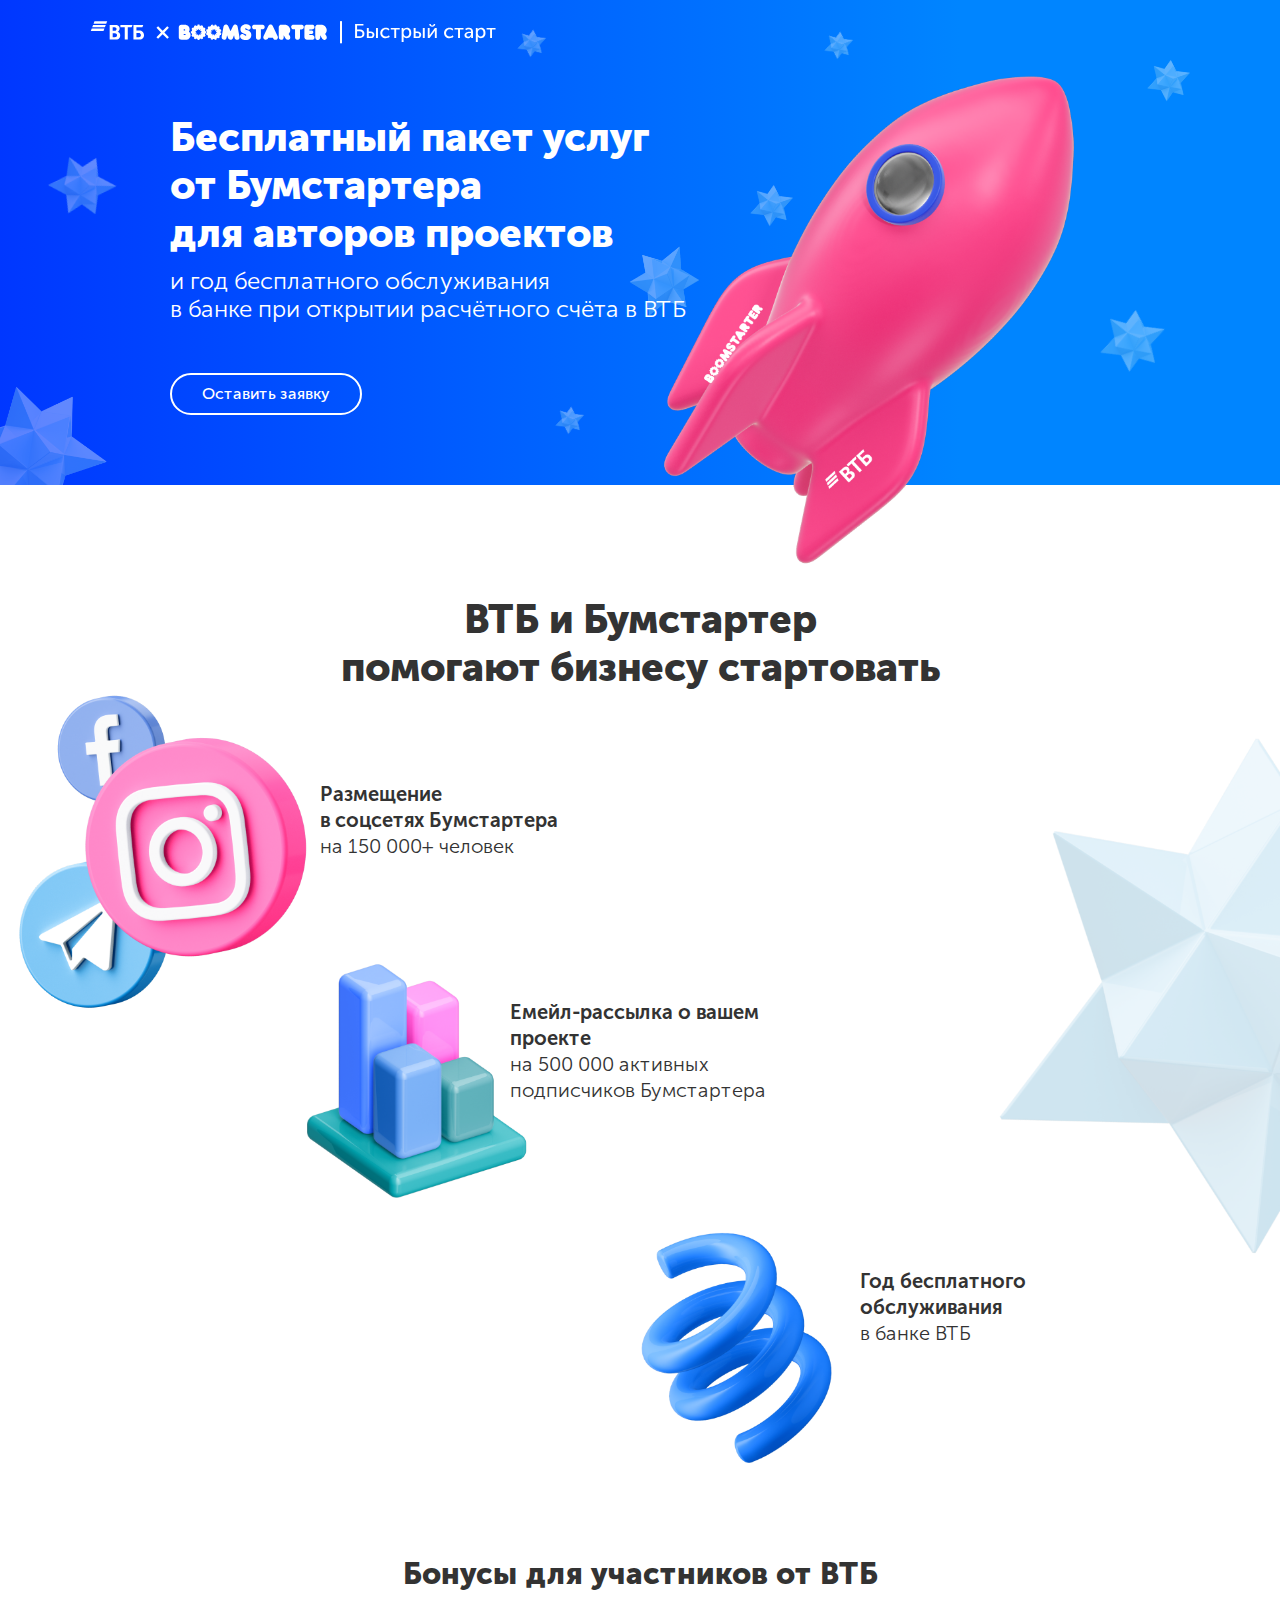
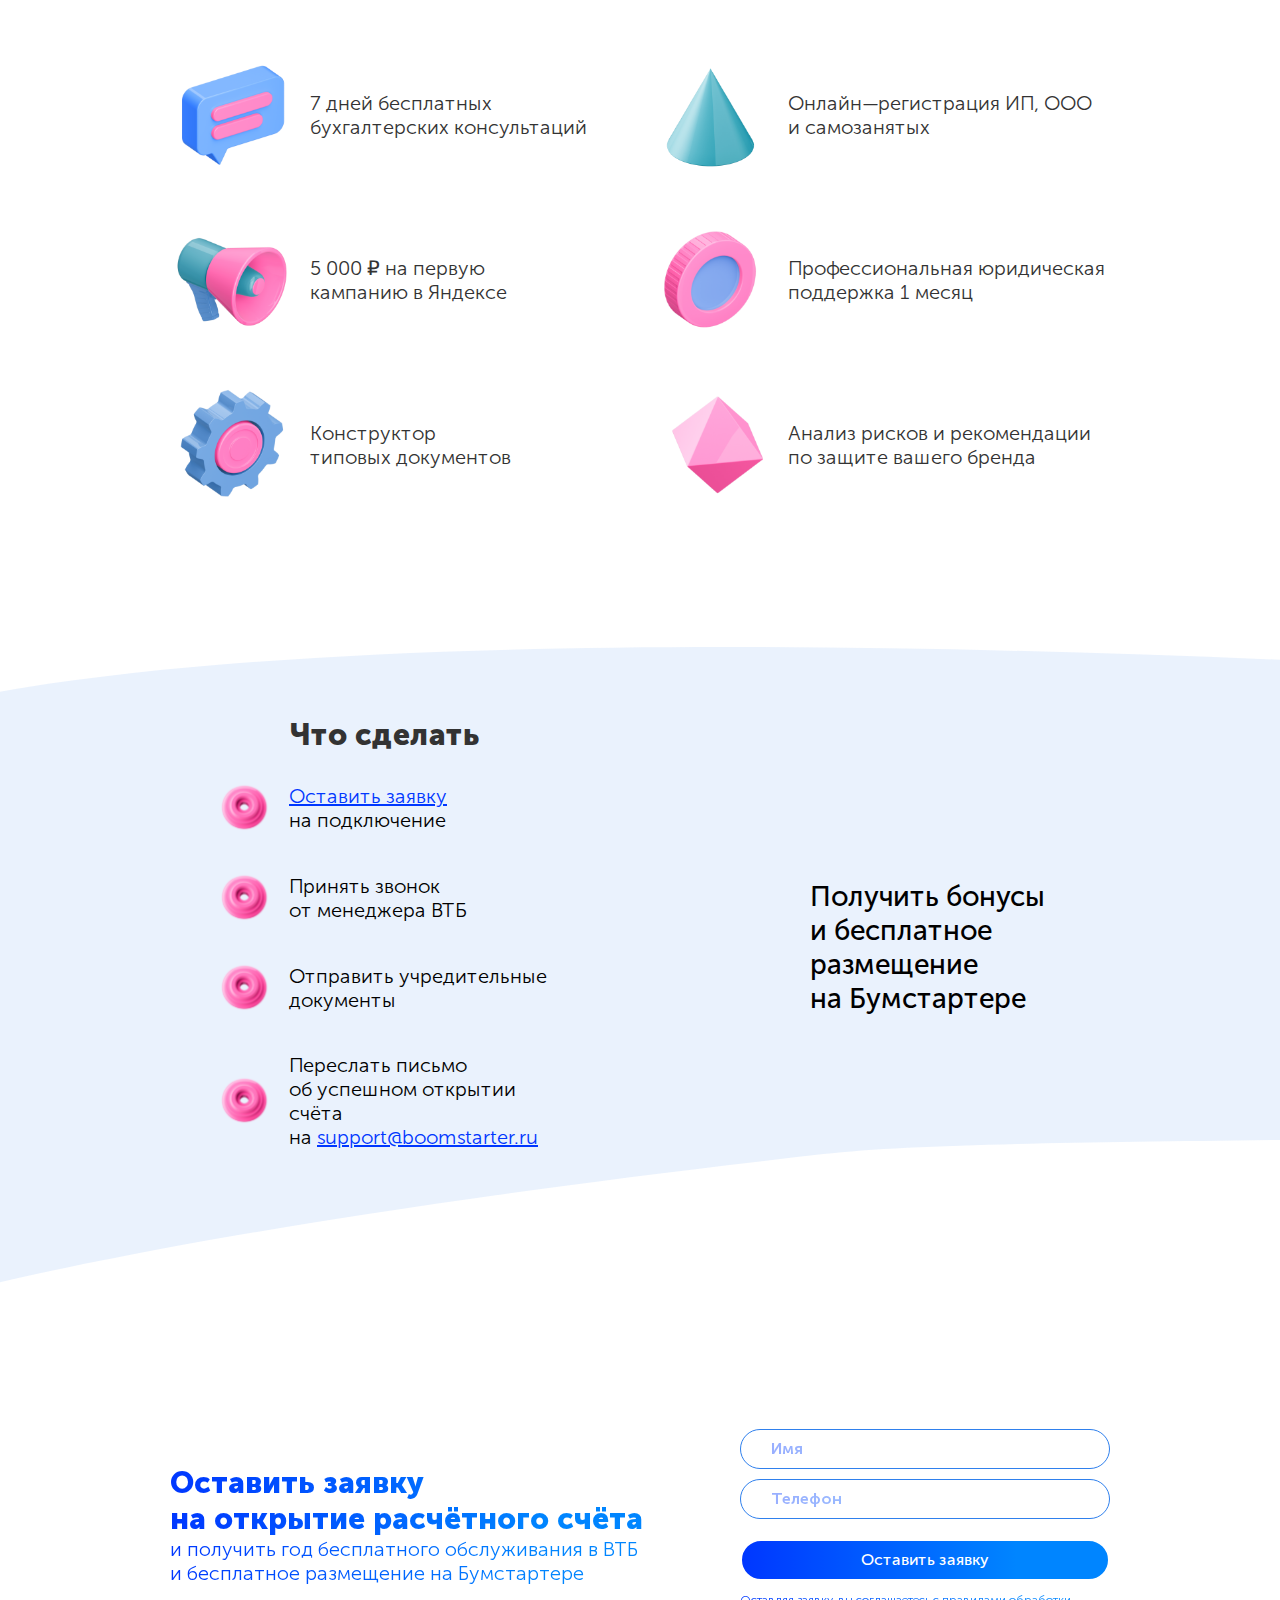
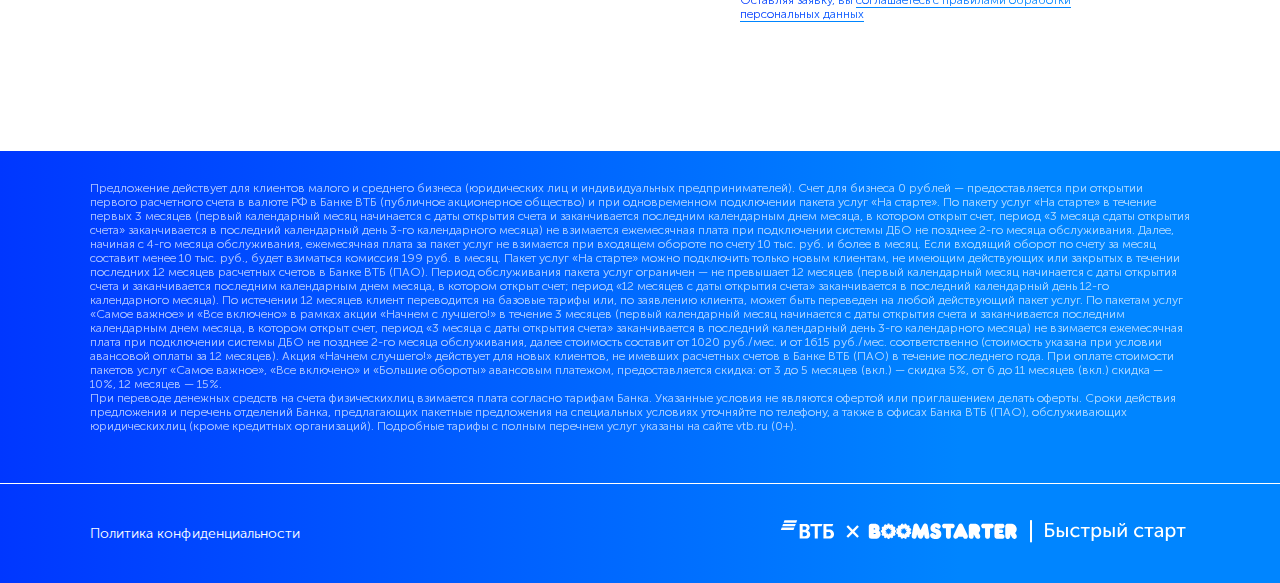
==== commit 8a1137b8: "Add files via upload" ====
--- a/index.html
+++ b/index.html
@@ -10,6 +10,11 @@
 </head>
 
 <body>
+
+  <div class="flot js-toModalBrif">
+    <img src="img/flot-icon.svg" alt="">
+  </div>
+
   <div class="modal modal-thank">
     <div class="modal-bg"></div>
     <div class="modal-block">
@@ -107,9 +112,10 @@
         <div class="about-item about-item-2">
           <img src="img/about/about-2.png" alt="" class="about-item__img">
           <div class="about-item__descr">
-            <span class="hint">Рассылка о&nbsp;проекте
-              по&nbsp;базе 500&nbsp;000 человек</span>
-            <span>активных подписчиков Бумстартера</span>
+
+
+            <span class="hint">Емейл-рассылка о вашем проекте</span>
+            <span>на 500 000 активных подписчиков Бумстартера</span>
           </div>
         </div>
         <div class="about-item about-item-3">
@@ -194,7 +200,7 @@
             Оставить заявку <br>
             на&nbsp;открытие расчётного счёта
           </h2>
-          <span class="brif-subtitle">и&nbsp;получить год бесплатногообслуживания в&nbsp;ВТБ <br> и&nbsp;бесплатное
+          <span class="brif-subtitle">и&nbsp;получить год бесплатного обслуживания в&nbsp;ВТБ <br> и&nbsp;бесплатное
             размещение
             на&nbsp;Бумстартере</span>
         </div>
--- a/css/style.min.css
+++ b/css/style.min.css
@@ -1,2 +1,2 @@
-/*! normalize.css v8.0.1 | MIT License | github.com/necolas/normalize.css */html{line-height:1.15;-webkit-text-size-adjust:100%}*{-webkit-font-smoothing:antialiased;-moz-osx-font-smoothing:grayscale;font-synthesis:none;-webkit-text-size-adjust:100%}body{margin:0}main{display:block}h1{font-size:2em;margin:0}hr{box-sizing:content-box;height:0;overflow:visible}pre{font-family:monospace, monospace;font-size:1em}a{background-color:transparent;text-decoration:none}abbr[title]{border-bottom:none;text-decoration:underline;text-decoration:underline dotted}b,strong{font-weight:bolder}code,kbd,samp{font-family:monospace, monospace;font-size:1em}small{font-size:80%}sub,sup{font-size:75%;line-height:0;position:relative;vertical-align:baseline}sub{bottom:-.25em}sup{top:-.5em}img{border-style:none}button,input,optgroup,select,textarea{font-family:inherit;font-size:100%;line-height:1.15;margin:0;-webkit-appearance:none}button,input{overflow:visible}button,select{text-transform:none}[type=button],[type=reset],[type=submit],button{-webkit-appearance:button}[type=button]::-moz-focus-inner,[type=reset]::-moz-focus-inner,[type=submit]::-moz-focus-inner,button::-moz-focus-inner{border-style:none;padding:0}[type=button]:-moz-focusring,[type=reset]:-moz-focusring,[type=submit]:-moz-focusring,button:-moz-focusring{outline:1px dotted ButtonText}fieldset{padding:.35em .75em .625em}legend{box-sizing:border-box;color:inherit;display:table;max-width:100%;padding:0;white-space:normal}progress{vertical-align:baseline}textarea{overflow:auto}[type=checkbox],[type=radio]{box-sizing:border-box;padding:0}[type=number]::-webkit-inner-spin-button,[type=number]::-webkit-outer-spin-button{height:auto}[type=search]{-webkit-appearance:textfield;outline-offset:-2px}[type=search]::-webkit-search-decoration{-webkit-appearance:none}::-webkit-file-upload-button{-webkit-appearance:button;font:inherit}details{display:block}summary{display:list-item}template{display:none}[hidden]{display:none}@font-face{font-weight:300;font-family:"Museo-Sans-300";src:url("../fonts/Museo-Sans-300.eot");src:url("../fonts/Museo-Sans-300.eot#iefix") format("embedded-opentype"),url("../fonts/Museo-Sans-300.woff") format("woff"),url("../fonts/Museo-Sans-300.ttf") format("truetype")}@font-face{font-weight:500;font-family:"Museo-Sans-500";src:url("../fonts/Museo-Sans-500.eot");src:url("../fonts/Museo-Sans-500.eot#iefix") format("embedded-opentype"),url("../fonts/Museo-Sans-500.woff") format("woff"),url("../fonts/Museo-Sans-500.ttf") format("truetype")}@font-face{font-weight:700;font-family:"Museo-Sans-700";src:url("../fonts/Museo-Sans-700.eot");src:url("../fonts/Museo-Sans-700.eot#iefix") format("embedded-opentype"),url("../fonts/Museo-Sans-700.woff") format("woff"),url("../fonts/Museo-Sans-700.ttf") format("truetype")}@font-face{font-weight:900;font-family:"Museo-Sans-900";src:url("../fonts/Museo-Sans-900.eot");src:url("../fonts/Museo-Sans-900.eot#iefix") format("embedded-opentype"),url("../fonts/Museo-Sans-900.woff") format("woff"),url("../fonts/Museo-Sans-900.ttf") format("truetype")}*{outline:none  !important;margin:0;padding:0;box-sizing:border-box;outline:0 !important;outline-offset:0 !important;transition:0;-webkit-tap-highlight-color:rgba(0,0,0,0);opacity:1;font-family:"Museo-Sans-300", sans-serif;font-style:normal;font-weight:300;font-weight:400;-webkit-font-smoothing:antialiased;-moz-osx-font-smoothing:grayscale;font-synthesis:none;-webkit-text-size-adjust:100%}@media screen and (min-width: 768px){*{scrollbar-color:#0085FF #F6F7FA;scrollbar-width:none}::-webkit-scrollbar{width:4px;height:2px;opacity:0;background-color:#F6F7FA}::-webkit-scrollbar-thumb{background-color:#0085FF;border-radius:10px}}body{position:relative}.main{position:relative;overflow:hidden}.wrap{width:1200px;margin:0 auto}.wrap-mini{width:1000px;margin:0 auto}.section{padding-bottom:130px}.section-title{text-align:center;font-size:30px;line-height:36px;font-family:"Museo-Sans-900", sans-serif;font-style:normal;font-weight:900;margin-bottom:60px;color:#333}@media (max-width: 1300px){.wrap{width:1100px}.wrap-mini{width:940px}}@media (max-width: 1140px){.wrap{width:1024px}.wrap-mini{width:940px}}@media (max-width: 1040px){.wrap{width:90%}.wrap-mini{width:90%}}@media (max-width: 750px){.section-title{font-size:28px;line-height:32px;margin-bottom:40px}}@media (max-width: 425px){.wrap{width:92%}.wrap-mini{width:92%}.section-title{font-size:24px;line-height:28px;margin-bottom:20px}}.btn{cursor:pointer;padding:9px 30px;border:2px solid #fff;display:flex;align-items:center;justify-content:center;text-align:center;border-radius:50px;width:max-content;font-family:"Museo-Sans-500", sans-serif;font-style:normal;font-weight:500;color:#fff;font-size:16px;line-height:20px;transition:0.3s;background:rgba(255,255,255,0)}.btn:hover{transition:0.3s;background-color:#fff;color:#0037FF}.btn-pink{color:#fff !important;border:2px solid #FA478A !important;background-color:#FA478A !important}.btn-pink:hover{background-color:#fb609a !important;border:2px solid #fb609a !important}.btn-primary{cursor:pointer;padding:9px 30px;border:2px solid #fff;display:flex;align-items:center;justify-content:center;text-align:center;border-radius:50px;width:max-content;font-family:"Museo-Sans-500", sans-serif;font-style:normal;font-weight:500;color:#fff;font-size:16px;line-height:20px;transition:0.3s;background:linear-gradient(90deg, #0037FF 0%, #0085FF 75%)}.btn-primary:hover{transition:0.3s;opacity:0.9}.input-block{display:flex;flex-wrap:wrap;width:370px}.input-block input{position:relative;display:block;width:100%;border-radius:50px;background-color:#Ffffff;border:1px solid #2F80ED;padding:9px 30px;font-size:16px;line-height:20px;color:#0037ff;transition:0.2s;font-family:"Museo-Sans-700", sans-serif;font-style:normal;font-weight:700}.input-block input::placeholder{color:#8AA9D6;background:linear-gradient(90deg, rgba(0,55,255,0.4) 0%, rgba(0,133,255,0.4) 75%);-webkit-background-clip:text;-webkit-text-fill-color:transparent;font-family:"Museo-Sans-700", sans-serif;font-style:normal;font-weight:700}.input-block.invalid input{border:1px solid #D42C37;transition:0.2s;color:#D42C37}.input-block.invalid input::placeholder{color:#D42C37;background:#D42C37;-webkit-background-clip:text;-webkit-text-fill-color:transparent}.input-block span.invalid{font-size:14px;line-height:14px;color:#D42C37;display:block;margin-top:6px;padding-left:18px;font-family:"Museo-Sans-500", sans-serif;font-style:normal;font-weight:500}.header{padding:6px 0;background:linear-gradient(90deg, #0037FF 0%, #0085FF 75%);position:fixed;top:-100px;left:0;width:100%;z-index:100;transition:0.3s}.header.header-fixed{top:0;transition:0.3s}.header .wrap{display:flex;align-items:center;justify-content:space-between}.header-nav ul{list-style:none;display:flex}.header-nav ul li{margin-right:30px}.header-nav ul li a{color:#fff;font-size:16px;line-height:20px;transition:0.2s}.header-nav ul li a:hover{opacity:0.8;transition:0.2s}.header-nav ul li:last-child{margin-right:0}.header-btn{padding:3px 30px}@media (max-width: 1140px){.header .logo{width:360px;display:flex;align-items:center}.header .logo img{width:100%}.header-nav ul li{margin-right:15px}}@media (max-width: 1040px){.header .logo{width:360px;display:flex;align-items:center}.header .logo img{width:100%}.header-nav{display:none}.header-nav ul li{margin-right:15px}}@media (max-width: 700px){.header-btn{display:none}}@media (max-width: 425px){.header .logo{width:280px}}.modal{position:fixed;top:0;left:0;width:100%;height:100%;z-index:300;display:none;align-items:center;justify-content:center}.modal.active{display:flex}.modal-bg{position:absolute;top:0;left:0;width:100%;height:100%;background:linear-gradient(90deg, #0037FF 0%, #0085FF 75%);opacity:0.7}.modal-block{padding:60px;width:600px;box-shadow:0px 4px 25px rgba(0,0,0,0.1);border-radius:25px;background-color:#fff;position:relative}.modal-brif-title{font-family:"Museo-Sans-900", sans-serif;font-style:normal;font-weight:900;background:linear-gradient(90deg, #0037FF 0%, #0085FF 75%);-webkit-background-clip:text;-webkit-text-fill-color:transparent;color:#0037FF;font-size:30px;line-height:36px;margin-bottom:5px}.modal-brif-subtitle{display:block;font-family:"Museo-Sans-300", sans-serif;font-style:normal;font-weight:300;background:linear-gradient(90deg, #0037FF 0%, #0085FF 75%);-webkit-background-clip:text;-webkit-text-fill-color:transparent;color:#0037FF;font-size:20px;line-height:24px}.modal-brif-form{margin-top:50px}.modal-brif-form .input-block{width:100%;margin-bottom:10px}.modal-brif-form .btn-primary{margin-top:20px;width:100%}.modal-thank-close{width:100%;margin-top:50px}@media (max-width: 650px){.modal-block{padding:30px;width:90%;box-shadow:0px 4px 25px rgba(0,0,0,0.1);border-radius:20px}.modal-brif-title{font-size:24px;line-height:28px}.modal-brif-subtitle{font-size:18px;line-height:22px}}@media (max-width: 425px){.modal-block{padding:20px 15px;width:92%;box-shadow:0px 4px 25px rgba(0,0,0,0.1);border-radius:16px}.modal-brif-title{font-size:24px;line-height:28px}.modal-brif-subtitle{font-size:18px;line-height:22px}.modal-brif-form{margin-top:30px}}.hero{background:linear-gradient(90deg, #0037FF 0%, #0085FF 75%);padding-top:15px;padding-bottom:70px;position:relative}.hero .wrap{position:relative}.hero-bg-1{position:absolute;top:230px;left:48%;width:100px}.hero-bg-2{position:absolute;top:36%;left:58%;width:60px;transform:rotate(46deg)}.hero-bg-3{position:absolute;top:25px;left:64%;width:40px;transform:rotate(46deg)}.hero-bg-4{position:absolute;top:23px;left:40%;width:40px;transform:rotate(46deg)}.hero-bg-5{position:absolute;bottom:100px;left:85%;width:90px;transform:rotate(46deg)}.hero-bg-6{position:absolute;top:50px;left:85%;width:60px;transform:rotate(46deg)}.hero-bg-7{position:absolute;bottom:45px;left:43%;width:40px;transform:rotate(46deg)}.hero-bg-8{position:absolute;top:140px;left:3%;width:90px;transform:rotate(67deg)}.hero-bg-9{position:absolute;bottom:0;left:-55px;width:190px}.hero-img{position:absolute;right:0;top:20px;width:605px}.hero-img-pink{right:-80px;top:-40px;width:650px}.hero .logo{margin-bottom:60px;display:block}.hero-wrap{position:relative;width:520px}.hero-title{font-family:"Museo-Sans-900", sans-serif;font-style:normal;font-weight:900;font-size:40px;line-height:48px;color:#fff;margin-bottom:10px}.hero-subtitle{font-family:"Museo-Sans-300", sans-serif;font-style:normal;font-weight:300;color:#fff;font-size:24px;line-height:28px;display:block}.hero-btn{margin-top:50px}.hero-btn.btn-pink{margin-top:25px}@media (max-width: 1400px){.hero-bg-6{top:50px;left:89%;width:60px}}@media (max-width: 1250px){.hero-bg-6{top:50px;left:95%;width:60px}.hero-bg-5{bottom:100px;left:90%;width:90px}.hero-bg-8{top:140px;left:1%;width:90px}.hero-bg-9{bottom:0;left:-75px;width:190px}}@media (max-width: 1140px){.hero .logo{width:360px;display:flex;align-items:center}.hero .logo img{width:100%}.hero-bg-8{top:140px;left:-40px;width:90px}.hero-bg-9{bottom:0;left:-90px;width:190px}.hero-img{right:-30px;top:60px;width:540px}.hero-title{font-size:36px;line-height:44px}.hero-subtitle{font-size:22px;line-height:28px}}@media (max-width: 1040px){.hero-bg-7{display:none}.hero-bg-4{display:none}.hero-bg-1{display:none}.hero-bg-6{left:80%}.hero-bg-9{position:absolute;bottom:0;left:30%;width:190px}.hero-img{right:0;top:120px;width:470px}}@media (max-width: 900px){.hero-img{right:-50px}}@media (max-width: 850px){.hero-bg-2{left:66%}.hero-bg-9{left:20%;width:190px}.hero-img{right:-50px;top:180px;width:400px}}@media (max-width: 750px){.hero .logo{margin-bottom:50px}.hero-bg-2{left:66%;display:none}.hero-bg-9{left:15%;width:190px}.hero-wrap{width:100%}.hero-title{font-size:28px;line-height:36px}.hero-subtitle{font-size:18px;line-height:26px}.hero-img{top:120px}.hero-btn{margin-top:30px}}@media (max-width: 650px){.hero{padding-bottom:120px}.hero-bg-8{top:30px;width:60px;left:-30px}.hero-bg-3{display:none}.hero-bg-5{left:-30px}.hero-bg-6{width:80px;left:auto;right:-30px;top:30px}.hero-img{top:220px;width:350px;right:-60px}}@media (max-width: 425px){.hero{padding-bottom:160px}.hero .wrap-mini{width:calc(92% + 8px)}.hero .logo{width:280px}.hero-bg-9{left:0}.hero-bg-5{bottom:135px;transform:rotate(65deg);left:-20px;width:90px}.hero-img{top:270px;width:250px;right:-50px}.hero-title{font-size:24px;line-height:28px}.hero-btn{width:100%}.hero-subtitle{font-size:14px;line-height:18px}}.about{padding-top:110px;padding-bottom:0;position:relative}.about-bg-1{position:absolute;width:640px;top:190px;right:-300px}.about-bg-2{position:absolute;width:230px;top:230px;left:60%}.about-bg-3{position:absolute;width:275px;bottom:-130px;left:8%}.about-bg-4{position:absolute;width:340px;bottom:-380px;right:-130px}.about .section-title{font-size:40px;line-height:48px;margin-bottom:90px}.about-item{display:flex;position:relative}.about-item-1{padding-left:150px;width:100%;margin-bottom:140px;justify-content:flex-start}.about-item-1 .about-item__img{width:355px;position:absolute;top:-105px;left:-180px}.about-item-1 .about-item__descr{width:250px}.about-item-1 .about-item__descr span{font-family:"Museo-Sans-300", sans-serif;font-style:normal;font-weight:300;font-size:20px;line-height:26px;color:#333}.about-item-1 .about-item__descr .hint{display:block;font-family:"Museo-Sans-700", sans-serif;font-style:normal;font-weight:700}.about-item-2{padding-left:15px;width:290px;align-items:center;justify-content:center;margin:0 auto;margin-bottom:165px}.about-item-2 .about-item__img{width:280px;position:absolute;top:-70px;left:-220px}.about-item-2 .about-item__descr{width:290px}.about-item-2 .about-item__descr span{font-family:"Museo-Sans-300", sans-serif;font-style:normal;font-weight:300;font-size:20px;line-height:26px;color:#333}.about-item-2 .about-item__descr .hint{display:block;font-family:"Museo-Sans-700", sans-serif;font-style:normal;font-weight:700}.about-item-3{padding-left:40px;width:290px;align-items:center;justify-content:center;margin-left:auto;margin-bottom:100px}.about-item-3 .about-item__img{width:350px;position:absolute;top:-100px;left:-270px}.about-item-3 .about-item__descr{width:290px}.about-item-3 .about-item__descr span{font-family:"Museo-Sans-300", sans-serif;font-style:normal;font-weight:300;font-size:20px;line-height:26px;color:#333}.about-item-3 .about-item__descr .hint{display:block;font-family:"Museo-Sans-700", sans-serif;font-style:normal;font-weight:700}@media (max-width: 1140px){.about .section-title{font-size:36px;line-height:44px;margin-bottom:90px}.about-bg-1{width:540px;top:240px;right:-300px}.about-bg-3{left:0%}}@media (max-width: 1024px){.about-bg-1{display:none}.about-bg-2{left:80%}.about-bg-3{width:250px;left:-100px}.about-bg-4{width:300px;bottom:-300px}.about-item-1 .about-item__img{width:300px;position:absolute;top:-105px;left:-140px}}@media (max-width: 750px){.about{padding-top:90px}.about-bg-2{display:none}.about-bg-3{display:none}.about-bg-4{display:none}.about .section-title{font-size:28px;line-height:36px;margin-bottom:60px}.about-item-1{padding:0;width:200px;margin-bottom:140px;margin-left:auto;margin-right:140px}.about-item-1 .about-item__img{width:240px;left:-240px;top:-70px}.about-item-1 .about-item__descr{width:100%}.about-item-1 .about-item__descr span{font-size:16px;line-height:20px}.about-item-2{margin-left:0;margin-right:auto;margin-left:140px;padding:0;width:200px;margin-bottom:140px}.about-item-2 .about-item__img{top:-90px;width:250px;left:100%}.about-item-2 .about-item__descr{width:100%}.about-item-2 .about-item__descr span{font-size:16px;line-height:20px}.about-item-3{width:200px;margin-right:140px;margin-bottom:0}.about-item-3 .about-item__img{width:250px;transform:rotate(52deg);left:-200px}.about-item-3 .about-item__descr{width:100%}.about-item-3 .about-item__descr span{font-size:16px;line-height:20px}}@media (max-width: 600px){.about{padding-top:90px}.about-item-1{padding:0;width:200px;margin-left:auto;margin-right:80px}.about-item-1 .about-item__img{width:240px;left:-240px;top:-70px}.about-item-1 .about-item__descr{width:100%}.about-item-1 .about-item__descr span{font-size:16px;line-height:20px}.about-item-2{margin-left:0;margin-right:auto;margin-left:80px;padding:0;width:200px}.about-item-2 .about-item__img{top:-100px;left:100%}.about-item-2 .about-item__descr{width:100%}.about-item-2 .about-item__descr span{font-size:16px;line-height:20px}.about-item-3{width:200px;margin-right:80px;margin-bottom:0}.about-item-3 .about-item__img{width:250px;transform:rotate(52deg);left:-200px}.about-item-3 .about-item__descr{width:100%}.about-item-3 .about-item__descr span{font-size:16px;line-height:20px}}@media (max-width: 500px){.about{padding-top:90px}.about-item-1{padding:0;width:200px;margin-bottom:110px;margin-left:auto;margin-right:50px}.about-item-1 .about-item__img{width:240px;left:-240px;top:-70px}.about-item-1 .about-item__descr{width:100%}.about-item-1 .about-item__descr span{font-size:16px;line-height:20px}.about-item-2{margin-left:0;margin-right:auto;margin-left:50px;padding:0;width:200px;margin-bottom:120px}.about-item-2 .about-item__img{top:-100px;left:100%}.about-item-2 .about-item__descr{width:100%}.about-item-2 .about-item__descr span{font-size:16px;line-height:20px}.about-item-3{width:200px;margin-right:50px;margin-bottom:0}.about-item-3 .about-item__img{width:250px;transform:rotate(52deg);left:-200px}.about-item-3 .about-item__descr{width:100%}.about-item-3 .about-item__descr span{font-size:16px;line-height:20px}}@media (max-width: 425px){.about{padding-top:70px}.about .section-title{font-size:24px;line-height:28px}.about-item-1{padding:0;width:140px;margin-bottom:110px;margin-left:auto;margin-right:0}.about-item-1 .about-item__img{width:240px;left:-240px;top:-70px}.about-item-1 .about-item__descr{width:100%}.about-item-1 .about-item__descr span{font-size:16px;line-height:20px}.about-item-2{margin-left:0;margin-right:auto;margin-left:0;padding:0;width:170px;margin-bottom:120px}.about-item-2 .about-item__img{top:-100px;left:72%}.about-item-2 .about-item__descr{width:100%}.about-item-2 .about-item__descr span{font-size:16px;line-height:20px}.about-item-3{width:140px;padding:0;margin-right:0;margin-bottom:0}.about-item-3 .about-item__img{width:250px;transform:rotate(58deg);left:-230px}.about-item-3 .about-item__descr{width:100%}.about-item-3 .about-item__descr span{font-size:16px;line-height:20px}}.bonuses{padding-top:110px;padding-bottom:100px}.bonuses-wrap{display:flex;justify-content:space-between;flex-wrap:wrap}.bonuses-item{width:calc(50% - 8px);margin-bottom:40px;display:flex;align-items:center;justify-content:flex-start}.bonuses-item:nth-last-child(1),.bonuses-item:nth-last-child(2){margin-bottom:0}.bonuses-item img{width:125px;height:125px;margin-right:15px}.bonuses-item span{font-family:"Museo-Sans-300", sans-serif;font-style:normal;font-weight:300;font-size:20px;line-height:24px;color:#333}@media (max-width: 1040px){.bonuses{padding-bottom:70px}}@media (max-width: 900px){.bonuses{padding-bottom:0px}}@media (max-width: 750px){.bonuses{padding-top:90px}.bonuses-item span{font-size:16px;line-height:22px}}@media (max-width: 650px){.bonuses-item{display:flex;flex-direction:column}.bonuses-item img{margin-right:0}.bonuses-item span{font-size:16px;line-height:22px;display:block;text-align:center}}@media (max-width: 425px){.bonuses-item{width:calc(50% - 8px);align-items:flex-start;display:flex;margin-bottom:10px}.bonuses-item span{display:block;text-align:left;font-size:14px;line-height:16px}}.getBonuses{position:relative;padding-top:110px}.getBonuses .wrap-mini{z-index:3;position:relative;display:flex;justify-content:space-between;align-items:center}.getBonuses-bg{position:absolute;top:40px;left:-300px;z-index:1}.getBonuses-bg-1{position:absolute;bottom:-180px;left:70px;width:480px}.getBonuses-bg-2{position:absolute;top:-90px;left:-90px;width:390px;z-index:1}.getBonuses-bg-3{position:absolute;bottom:-120px;left:-140px;width:180px;z-index:1}.getBonuses-bg-4{display:none}.getBonuses-item{position:relative;width:350px;margin:0 auto;display:flex;align-items:center;justify-content:flex-start;margin-bottom:40px}.getBonuses-item:last-child{margin-bottom:0}.getBonuses-item img{margin-right:20px;width:50px;height:50px}.getBonuses-item span{font-family:"Museo-Sans-300", sans-serif;font-style:normal;font-weight:300;font-size:20px;line-height:24px;color:#000}.getBonuses-item a,.getBonuses-item .hint{text-decoration:underline;color:#0037FF;cursor:pointer}.getBonuses-block{width:350px;margin-left:50px}.getBonuses-title{margin-bottom:30px;text-align:left;padding-left:70px}.getBonuses-text{width:300px;margin-right:50px;margin-top:30px;position:relative}.getBonuses-text span{display:block;position:relative;z-index:3;font-size:28px;line-height:34px;color:#000;font-family:"Museo-Sans-500", sans-serif;font-style:normal;font-weight:500}@media (max-width: 1300px){.getBonuses-text{margin-right:0}}@media (max-width: 1024px){.getBonuses-bg-2{position:absolute;top:-90px;left:-90px;width:360px;z-index:1}.getBonuses-bg-3{position:absolute;bottom:-130px;left:-80px;width:150px;z-index:1}.getBonuses-text span{font-size:24px;line-height:28px}}@media (max-width: 960px){.getBonuses-bg-2{position:absolute;top:-90px;left:-90px;width:360px;z-index:1}.getBonuses-bg-3{position:absolute;bottom:-130px;left:-40px;width:150px;z-index:1}}@media (max-width: 900px){.getBonuses .wrap-mini{flex-direction:column;align-items:flex-start}.getBonuses-bg{transform:rotate(-8.63deg);position:absolute;top:auto;bottom:0;left:-100px;z-index:1;width:1300px}.getBonuses-bg-1{display:none}.getBonuses-bg-2{display:none}.getBonuses-bg-3{width:400px;left:-350px;bottom:-200px}.getBonuses-bg-4{display:block;position:absolute;bottom:130px;left:40px;z-index:2}.getBonuses-text{margin-left:200px}.getBonuses-block{margin-left:0;margin-bottom:100px;width:100%}.getBonuses-title{padding-left:0}.getBonuses-item{margin-bottom:20px;width:100%}}@media (max-width: 500px){.getBonuses{padding-bottom:90px}.getBonuses .wrap-mini{flex-direction:column;align-items:flex-start}.getBonuses-bg{transform:rotate(-8.63deg);position:absolute;top:auto;bottom:20px;left:-50px;z-index:1;width:760px}.getBonuses-bg-1{display:none}.getBonuses-bg-2{display:none}.getBonuses-bg-3{width:275px;left:-250px;bottom:-110px}.getBonuses-bg-4{display:block;position:absolute;bottom:110px;left:40px;z-index:2}.getBonuses-text{margin-left:140px;width:200px;margin-top:0}.getBonuses-text span{font-size:18px;line-height:24px}.getBonuses-block{margin-left:0;margin-bottom:130px;width:100%}.getBonuses-title{padding-left:0}.getBonuses-item{margin-bottom:20px;width:100%}}@media (max-width: 425px){.getBonuses{padding-bottom:90px;padding-top:70px}.getBonuses .wrap-mini{flex-direction:column;align-items:flex-start}.getBonuses-bg{transform:rotate(-8.63deg);position:absolute;top:auto;bottom:40px;left:-50px;z-index:1;width:660px}.getBonuses-bg-1{display:none}.getBonuses-bg-2{display:none}.getBonuses-bg-3{width:275px;left:-230px;bottom:-150px}.getBonuses-bg-4{display:block;position:absolute;bottom:75px;left:40px;z-index:2}.getBonuses-text{margin-left:120px;width:200px;margin-top:0}.getBonuses-text span{font-size:16px;line-height:20px}.getBonuses-block{margin-left:0;margin-bottom:100px;width:100%}.getBonuses-title{padding-left:0}.getBonuses-item{margin-bottom:20px;width:100%}.getBonuses-item span{font-size:16px;line-height:20px}}.brif{padding-top:150px;position:relative;z-index:5}.brif-wrap{display:flex;align-items:center;justify-content:space-between}.brif-form{width:370px}.brif-form .btn-primary{width:100%;margin-top:20px}.brif-form .input-block{margin-bottom:10px}.brif-form-privacy{background:linear-gradient(90deg, #0037FF 0%, #0085FF 75%);-webkit-background-clip:text;-webkit-text-fill-color:transparent;color:#0037FF;display:block;margin-top:12px;font-size:12px;line-height:14px;font-family:"Museo-Sans-300", sans-serif;font-style:normal;font-weight:300}.brif-form-privacy .hint{color:#0037FF;text-decoration:underline !important;border-bottom:1px solid   #0085FF}.brif-descr{width:500px}.brif-title{font-family:"Museo-Sans-900", sans-serif;font-style:normal;font-weight:900;color:#0037FF;background:linear-gradient(90deg, #0037FF 0%, #0085FF 75%);-webkit-background-clip:text;-webkit-text-fill-color:transparent;text-align:left;margin-bottom:0}.brif-subtitle{display:block;font-size:20px;line-height:24px;font-family:"Museo-Sans-300", sans-serif;font-style:normal;font-weight:300;background:linear-gradient(90deg, #0037FF 0%, #0085FF 75%);-webkit-background-clip:text;-webkit-text-fill-color:transparent}@media (max-width: 1024px){.brif{padding-top:120px;padding-bottom:90px}.brif-title{text-align:center}.brif-subtitle{text-align:center}.brif-wrap{flex-wrap:wrap;justify-content:center}.brif-descr{width:70%}.brif-form{margin-top:25px}}@media (max-width: 750px){.brif{padding-bottom:90px}.brif-descr{width:100%}.brif-subtitle{font-size:18px;line-height:22px}}@media (max-width: 500px){.brif{padding-top:60px;padding-bottom:60px}.brif-title{text-align:left}.brif-title br{display:none}.brif-subtitle{text-align:left}.brif-subtitle br{display:none}.brif-form{width:100%}.brif-form .input-block{width:100%}}@media (max-width: 425px){.brif{padding-top:50px}.brif-subtitle{font-size:16px;line-height:20px}}.footer{padding:30px 0;background:linear-gradient(90deg, #0037FF 0%, #0085FF 75%);color:#fff}.footer .line{width:100%;height:1px;background-color:#fff}.footer-privacy{font-size:12px;line-height:14px;font-family:"Museo-Sans-300", sans-serif;font-style:normal;font-weight:300;opacity:0.7;margin-bottom:50px}.footer-logo{display:block}.footer-nav{margin-top:30px;display:flex;align-items:center;justify-content:space-between}.footer-nav__link{color:#fff;font-size:14px;line-height:16px;margin-right:50px;transition:0.3s}.footer-nav__link:last-child{margin-right:0}.footer-nav__link:hover{opacity:0.8;transition:0.3s}@media (max-width: 1140px){.footer-logo{width:360px;display:flex;align-items:center}.footer-logo img{width:100%}.footer-privacy{margin-bottom:30px}.footer-nav{margin-top:20px}}@media (max-width: 940px){.footer-nav{margin-top:20px}.footer-nav__link{margin-right:20px}}@media (max-width: 840px){.footer-links{display:flex;flex-direction:column}.footer-nav{margin-top:20px;display:flex;flex-direction:column;align-items:flex-start}.footer-nav__link{margin-right:0;margin-bottom:15px}}@media (max-width: 425px){.footer-logo{width:280px}.footer-privacy{margin-bottom:10px;font-size:10px;line-height:12px}.footer-nav__link{margin-bottom:10px}}
+/*! normalize.css v8.0.1 | MIT License | github.com/necolas/normalize.css */html{line-height:1.15;-webkit-text-size-adjust:100%}*{-webkit-font-smoothing:antialiased;-moz-osx-font-smoothing:grayscale;font-synthesis:none;-webkit-text-size-adjust:100%}body{margin:0}main{display:block}h1{font-size:2em;margin:0}hr{box-sizing:content-box;height:0;overflow:visible}pre{font-family:monospace, monospace;font-size:1em}a{background-color:transparent;text-decoration:none}abbr[title]{border-bottom:none;text-decoration:underline;text-decoration:underline dotted}b,strong{font-weight:bolder}code,kbd,samp{font-family:monospace, monospace;font-size:1em}small{font-size:80%}sub,sup{font-size:75%;line-height:0;position:relative;vertical-align:baseline}sub{bottom:-.25em}sup{top:-.5em}img{border-style:none}button,input,optgroup,select,textarea{font-family:inherit;font-size:100%;line-height:1.15;margin:0;-webkit-appearance:none}button,input{overflow:visible}button,select{text-transform:none}[type=button],[type=reset],[type=submit],button{-webkit-appearance:button}[type=button]::-moz-focus-inner,[type=reset]::-moz-focus-inner,[type=submit]::-moz-focus-inner,button::-moz-focus-inner{border-style:none;padding:0}[type=button]:-moz-focusring,[type=reset]:-moz-focusring,[type=submit]:-moz-focusring,button:-moz-focusring{outline:1px dotted ButtonText}fieldset{padding:.35em .75em .625em}legend{box-sizing:border-box;color:inherit;display:table;max-width:100%;padding:0;white-space:normal}progress{vertical-align:baseline}textarea{overflow:auto}[type=checkbox],[type=radio]{box-sizing:border-box;padding:0}[type=number]::-webkit-inner-spin-button,[type=number]::-webkit-outer-spin-button{height:auto}[type=search]{-webkit-appearance:textfield;outline-offset:-2px}[type=search]::-webkit-search-decoration{-webkit-appearance:none}::-webkit-file-upload-button{-webkit-appearance:button;font:inherit}details{display:block}summary{display:list-item}template{display:none}[hidden]{display:none}@font-face{font-weight:300;font-family:"Museo-Sans-300";src:url("../fonts/Museo-Sans-300.eot");src:url("../fonts/Museo-Sans-300.eot#iefix") format("embedded-opentype"),url("../fonts/Museo-Sans-300.woff") format("woff"),url("../fonts/Museo-Sans-300.ttf") format("truetype")}@font-face{font-weight:500;font-family:"Museo-Sans-500";src:url("../fonts/Museo-Sans-500.eot");src:url("../fonts/Museo-Sans-500.eot#iefix") format("embedded-opentype"),url("../fonts/Museo-Sans-500.woff") format("woff"),url("../fonts/Museo-Sans-500.ttf") format("truetype")}@font-face{font-weight:700;font-family:"Museo-Sans-700";src:url("../fonts/Museo-Sans-700.eot");src:url("../fonts/Museo-Sans-700.eot#iefix") format("embedded-opentype"),url("../fonts/Museo-Sans-700.woff") format("woff"),url("../fonts/Museo-Sans-700.ttf") format("truetype")}@font-face{font-weight:900;font-family:"Museo-Sans-900";src:url("../fonts/Museo-Sans-900.eot");src:url("../fonts/Museo-Sans-900.eot#iefix") format("embedded-opentype"),url("../fonts/Museo-Sans-900.woff") format("woff"),url("../fonts/Museo-Sans-900.ttf") format("truetype")}*{outline:none  !important;margin:0;padding:0;box-sizing:border-box;outline:0 !important;outline-offset:0 !important;transition:0;-webkit-tap-highlight-color:rgba(0,0,0,0);opacity:1;font-family:"Museo-Sans-300", sans-serif;font-style:normal;font-weight:300;font-weight:400;-webkit-font-smoothing:antialiased;-moz-osx-font-smoothing:grayscale;font-synthesis:none;-webkit-text-size-adjust:100%}@media screen and (min-width: 768px){*{scrollbar-color:#0085FF #F6F7FA;scrollbar-width:none}::-webkit-scrollbar{width:4px;height:2px;opacity:0;background-color:#F6F7FA}::-webkit-scrollbar-thumb{background-color:#0085FF;border-radius:10px}}body{position:relative}.main{position:relative;overflow:hidden}.wrap{width:1200px;margin:0 auto}.wrap-mini{width:1000px;margin:0 auto}.section{padding-bottom:130px}.section-title{text-align:center;font-size:30px;line-height:36px;font-family:"Museo-Sans-900", sans-serif;font-style:normal;font-weight:900;margin-bottom:60px;color:#333}@media (max-width: 1300px){.wrap{width:1100px}.wrap-mini{width:940px}}@media (max-width: 1140px){.wrap{width:1024px}.wrap-mini{width:940px}}@media (max-width: 1040px){.wrap{width:90%}.wrap-mini{width:90%}}@media (max-width: 750px){.section-title{font-size:28px;line-height:32px;margin-bottom:40px}}@media (max-width: 425px){.wrap{width:92%}.wrap-mini{width:92%}.section-title{font-size:24px;line-height:28px;margin-bottom:20px}}.btn{cursor:pointer;padding:9px 30px;border:2px solid #fff;display:flex;align-items:center;justify-content:center;text-align:center;border-radius:50px;width:max-content;font-family:"Museo-Sans-500", sans-serif;font-style:normal;font-weight:500;color:#fff;font-size:16px;line-height:20px;transition:0.3s;background:rgba(255,255,255,0)}.btn:hover{transition:0.3s;background-color:#fff;color:#0037FF}.btn-pink{color:#fff !important;border:2px solid #FA478A !important;background-color:#FA478A !important}.btn-pink:hover{background-color:#fb609a !important;border:2px solid #fb609a !important}.btn-primary{cursor:pointer;padding:9px 30px;border:2px solid #fff;display:flex;align-items:center;justify-content:center;text-align:center;border-radius:50px;width:max-content;font-family:"Museo-Sans-500", sans-serif;font-style:normal;font-weight:500;color:#fff;font-size:16px;line-height:20px;transition:0.3s;background:linear-gradient(90deg, #0037FF 0%, #0085FF 75%)}.btn-primary:hover{transition:0.3s;opacity:0.9}.input-block{display:flex;flex-wrap:wrap;width:370px}.input-block input{position:relative;display:block;width:100%;border-radius:50px;background-color:#Ffffff;border:1px solid #2F80ED;padding:9px 30px;font-size:16px;line-height:20px;color:#0037ff;transition:0.2s;font-family:"Museo-Sans-700", sans-serif;font-style:normal;font-weight:700}.input-block input::placeholder{color:#8AA9D6;background:linear-gradient(90deg, rgba(0,55,255,0.4) 0%, rgba(0,133,255,0.4) 75%);-webkit-background-clip:text;-webkit-text-fill-color:transparent;font-family:"Museo-Sans-700", sans-serif;font-style:normal;font-weight:700}.input-block.invalid input{border:1px solid #D42C37;transition:0.2s;color:#D42C37}.input-block.invalid input::placeholder{color:#D42C37;background:#D42C37;-webkit-background-clip:text;-webkit-text-fill-color:transparent}.input-block span.invalid{font-size:14px;line-height:14px;color:#D42C37;display:block;margin-top:6px;padding-left:18px;font-family:"Museo-Sans-500", sans-serif;font-style:normal;font-weight:500}.header{padding:6px 0;background:linear-gradient(90deg, #0037FF 0%, #0085FF 75%);position:fixed;top:-100px;left:0;width:100%;z-index:100;transition:0.3s}.header.header-fixed{top:0;transition:0.3s}.header .wrap{display:flex;align-items:center;justify-content:space-between}.header-nav ul{list-style:none;display:flex}.header-nav ul li{margin-right:30px}.header-nav ul li a{color:#fff;font-size:16px;line-height:20px;transition:0.2s}.header-nav ul li a:hover{opacity:0.8;transition:0.2s}.header-nav ul li:last-child{margin-right:0}.header-btn{padding:3px 30px}.flot{display:none}@media (max-width: 1140px){.header .logo{width:360px;display:flex;align-items:center}.header .logo img{width:100%}.header-nav ul li{margin-right:15px}}@media (max-width: 1040px){.header .logo{width:360px;display:flex;align-items:center}.header .logo img{width:100%}.header-nav{display:none}.header-nav ul li{margin-right:15px}}@media (max-width: 700px){.header-btn{display:none}}@media (max-width: 425px){.header{display:none}.header .logo{width:280px}.flot{position:fixed;bottom:30px;right:10px;z-index:50;border-radius:50%;background-color:#fff;width:65px;height:65px;display:flex;align-items:center;justify-content:center;box-shadow:0px 4px 15px 3px rgba(0,0,0,0.1)}}.modal{position:fixed;top:0;left:0;width:100%;height:100%;z-index:300;display:none;align-items:center;justify-content:center}.modal.active{display:flex}.modal-bg{position:absolute;top:0;left:0;width:100%;height:100%;background:linear-gradient(90deg, #0037FF 0%, #0085FF 75%);opacity:0.7}.modal-block{padding:60px;width:600px;box-shadow:0px 4px 25px rgba(0,0,0,0.1);border-radius:25px;background-color:#fff;position:relative}.modal-brif-title{font-family:"Museo-Sans-900", sans-serif;font-style:normal;font-weight:900;background:linear-gradient(90deg, #0037FF 0%, #0085FF 75%);-webkit-background-clip:text;-webkit-text-fill-color:transparent;color:#0037FF;font-size:30px;line-height:36px;margin-bottom:5px}.modal-brif-subtitle{display:block;font-family:"Museo-Sans-300", sans-serif;font-style:normal;font-weight:300;background:linear-gradient(90deg, #0037FF 0%, #0085FF 75%);-webkit-background-clip:text;-webkit-text-fill-color:transparent;color:#0037FF;font-size:20px;line-height:24px}.modal-brif-form{margin-top:50px}.modal-brif-form .input-block{width:100%;margin-bottom:10px}.modal-brif-form .btn-primary{margin-top:20px;width:100%}.modal-thank-close{width:100%;margin-top:50px}@media (max-width: 650px){.modal-block{padding:30px;width:90%;box-shadow:0px 4px 25px rgba(0,0,0,0.1);border-radius:20px}.modal-brif-title{font-size:24px;line-height:28px}.modal-brif-subtitle{font-size:18px;line-height:22px}}@media (max-width: 425px){.modal-block{padding:20px 20px;padding-bottom:25px;width:92%;box-shadow:0px 4px 25px rgba(0,0,0,0.1);border-radius:16px}.modal-brif-title{font-size:24px;line-height:28px}.modal-brif-subtitle{font-size:18px;line-height:22px}.modal-brif-form{margin-top:30px}}.hero{background:linear-gradient(90deg, #0037FF 0%, #0085FF 75%);padding-top:15px;padding-bottom:70px;position:relative}.hero .wrap{position:relative}.hero-bg-1{position:absolute;top:230px;left:48%;width:100px}.hero-bg-2{position:absolute;top:36%;left:58%;width:60px;transform:rotate(46deg)}.hero-bg-3{position:absolute;top:25px;left:64%;width:40px;transform:rotate(46deg)}.hero-bg-4{position:absolute;top:23px;left:40%;width:40px;transform:rotate(46deg)}.hero-bg-5{position:absolute;bottom:100px;left:85%;width:90px;transform:rotate(46deg)}.hero-bg-6{position:absolute;top:50px;left:85%;width:60px;transform:rotate(46deg)}.hero-bg-7{position:absolute;bottom:45px;left:43%;width:40px;transform:rotate(46deg)}.hero-bg-8{position:absolute;top:140px;left:3%;width:90px;transform:rotate(67deg)}.hero-bg-9{position:absolute;bottom:0;left:-55px;width:190px}.hero-img{position:absolute;right:0;top:20px;width:605px}.hero-img-pink{right:-80px;top:-40px;width:650px}.hero .logo{margin-bottom:60px;display:block}.hero-wrap{position:relative;width:520px}.hero-title{font-family:"Museo-Sans-900", sans-serif;font-style:normal;font-weight:900;font-size:40px;line-height:48px;color:#fff;margin-bottom:10px}.hero-subtitle{font-family:"Museo-Sans-300", sans-serif;font-style:normal;font-weight:300;color:#fff;font-size:24px;line-height:28px;display:block}.hero-btn{margin-top:50px}.hero-btn.btn-pink{margin-top:25px}@media (max-width: 1400px){.hero-bg-6{top:50px;left:89%;width:60px}}@media (max-width: 1250px){.hero-bg-6{top:50px;left:95%;width:60px}.hero-bg-5{bottom:100px;left:90%;width:90px}.hero-bg-8{top:140px;left:1%;width:90px}.hero-bg-9{bottom:0;left:-75px;width:190px}}@media (max-width: 1140px){.hero .logo{width:360px;display:flex;align-items:center}.hero .logo img{width:100%}.hero-bg-8{top:140px;left:-40px;width:90px}.hero-bg-9{bottom:0;left:-90px;width:190px}.hero-img{right:-30px;top:60px;width:540px}.hero-title{font-size:36px;line-height:44px}.hero-subtitle{font-size:22px;line-height:28px}}@media (max-width: 1040px){.hero-bg-7{display:none}.hero-bg-4{display:none}.hero-bg-1{display:none}.hero-bg-6{left:80%}.hero-bg-9{position:absolute;bottom:0;left:30%;width:190px}.hero-img{right:0;top:120px;width:470px}}@media (max-width: 900px){.hero-img{right:-50px}}@media (max-width: 850px){.hero-bg-2{left:66%}.hero-bg-9{left:20%;width:190px}.hero-img{right:-50px;top:180px;width:400px}}@media (max-width: 750px){.hero .logo{margin-bottom:50px}.hero-bg-2{left:66%;display:none}.hero-bg-9{left:15%;width:190px}.hero-wrap{width:100%}.hero-title{font-size:28px;line-height:36px}.hero-subtitle{font-size:18px;line-height:26px}.hero-img{top:120px}.hero-btn{margin-top:30px}}@media (max-width: 650px){.hero{padding-bottom:120px}.hero-bg-8{top:30px;width:60px;left:-30px}.hero-bg-3{display:none}.hero-bg-5{left:-30px}.hero-bg-6{width:80px;left:auto;right:-30px;top:30px}.hero-img{top:220px;width:350px;right:-60px}}@media (max-width: 425px){.hero{padding-bottom:160px}.hero .wrap-mini{width:calc(92% + 8px)}.hero .logo{width:280px}.hero-bg-9{left:0}.hero-bg-5{bottom:135px;transform:rotate(65deg);left:-20px;width:90px}.hero-img{top:270px;width:250px;right:-50px}.hero-title{font-size:24px;line-height:28px}.hero-btn{width:100%}.hero-subtitle{font-size:14px;line-height:18px}}.about{padding-top:110px;padding-bottom:0;position:relative}.about-bg-1{position:absolute;width:640px;top:190px;right:-300px}.about-bg-2{position:absolute;width:230px;top:230px;left:60%}.about-bg-3{position:absolute;width:275px;bottom:-130px;left:8%}.about-bg-4{position:absolute;width:340px;bottom:-380px;right:-130px}.about .section-title{font-size:40px;line-height:48px;margin-bottom:90px}.about-item{display:flex;position:relative}.about-item-1{padding-left:150px;width:100%;margin-bottom:140px;justify-content:flex-start}.about-item-1 .about-item__img{width:355px;position:absolute;top:-105px;left:-180px}.about-item-1 .about-item__descr{width:250px}.about-item-1 .about-item__descr span{font-family:"Museo-Sans-300", sans-serif;font-style:normal;font-weight:300;font-size:20px;line-height:26px;color:#333}.about-item-1 .about-item__descr .hint{display:block;font-family:"Museo-Sans-700", sans-serif;font-style:normal;font-weight:700}.about-item-2{padding-left:15px;width:290px;align-items:center;justify-content:center;margin:0 auto;margin-bottom:165px}.about-item-2 .about-item__img{width:280px;position:absolute;top:-70px;left:-220px}.about-item-2 .about-item__descr{width:290px}.about-item-2 .about-item__descr span{font-family:"Museo-Sans-300", sans-serif;font-style:normal;font-weight:300;font-size:20px;line-height:26px;color:#333}.about-item-2 .about-item__descr .hint{display:block;font-family:"Museo-Sans-700", sans-serif;font-style:normal;font-weight:700}.about-item-3{padding-left:40px;width:290px;align-items:center;justify-content:center;margin-left:auto;margin-bottom:100px}.about-item-3 .about-item__img{width:350px;position:absolute;top:-100px;left:-270px}.about-item-3 .about-item__descr{width:290px}.about-item-3 .about-item__descr span{font-family:"Museo-Sans-300", sans-serif;font-style:normal;font-weight:300;font-size:20px;line-height:26px;color:#333}.about-item-3 .about-item__descr .hint{display:block;font-family:"Museo-Sans-700", sans-serif;font-style:normal;font-weight:700}@media (max-width: 1140px){.about .section-title{font-size:36px;line-height:44px;margin-bottom:90px}.about-bg-1{width:540px;top:240px;right:-300px}.about-bg-3{left:0%}}@media (max-width: 1024px){.about-bg-1{display:none}.about-bg-2{left:80%}.about-bg-3{width:250px;left:-100px}.about-bg-4{width:300px;bottom:-300px}.about-item-1 .about-item__img{width:300px;position:absolute;top:-105px;left:-140px}}@media (max-width: 750px){.about{padding-top:90px}.about-bg-2{display:none}.about-bg-3{display:none}.about-bg-4{display:none}.about .section-title{font-size:28px;line-height:36px;margin-bottom:60px}.about-item-1{padding:0;width:200px;margin-bottom:140px;margin-left:auto;margin-right:140px}.about-item-1 .about-item__img{width:240px;left:-240px;top:-70px}.about-item-1 .about-item__descr{width:100%}.about-item-1 .about-item__descr span{font-size:16px;line-height:20px}.about-item-2{margin-left:0;margin-right:auto;margin-left:140px;padding:0;width:200px;margin-bottom:140px}.about-item-2 .about-item__img{top:-90px;width:250px;left:100%}.about-item-2 .about-item__descr{width:100%}.about-item-2 .about-item__descr span{font-size:16px;line-height:20px}.about-item-3{width:200px;margin-right:140px;margin-bottom:0}.about-item-3 .about-item__img{width:250px;transform:rotate(52deg);left:-200px}.about-item-3 .about-item__descr{width:100%}.about-item-3 .about-item__descr span{font-size:16px;line-height:20px}}@media (max-width: 600px){.about{padding-top:90px}.about-item-1{padding:0;width:200px;margin-left:auto;margin-right:80px}.about-item-1 .about-item__img{width:240px;left:-240px;top:-70px}.about-item-1 .about-item__descr{width:100%}.about-item-1 .about-item__descr span{font-size:16px;line-height:20px}.about-item-2{margin-left:0;margin-right:auto;margin-left:80px;padding:0;width:200px}.about-item-2 .about-item__img{top:-100px;left:100%}.about-item-2 .about-item__descr{width:100%}.about-item-2 .about-item__descr span{font-size:16px;line-height:20px}.about-item-3{width:200px;margin-right:80px;margin-bottom:0}.about-item-3 .about-item__img{width:250px;transform:rotate(52deg);left:-200px}.about-item-3 .about-item__descr{width:100%}.about-item-3 .about-item__descr span{font-size:16px;line-height:20px}}@media (max-width: 500px){.about{padding-top:90px}.about-item-1{padding:0;width:200px;margin-bottom:110px;margin-left:auto;margin-right:50px}.about-item-1 .about-item__img{width:240px;left:-240px;top:-70px}.about-item-1 .about-item__descr{width:100%}.about-item-1 .about-item__descr span{font-size:16px;line-height:20px}.about-item-2{margin-left:0;margin-right:auto;margin-left:50px;padding:0;width:200px;margin-bottom:120px}.about-item-2 .about-item__img{top:-100px;left:100%}.about-item-2 .about-item__descr{width:100%}.about-item-2 .about-item__descr span{font-size:16px;line-height:20px}.about-item-3{width:200px;margin-right:50px;margin-bottom:0}.about-item-3 .about-item__img{width:250px;transform:rotate(52deg);left:-200px}.about-item-3 .about-item__descr{width:100%}.about-item-3 .about-item__descr span{font-size:16px;line-height:20px}}@media (max-width: 425px){.about{padding-top:70px}.about .section-title{font-size:24px;line-height:28px}.about-item-1{padding:0;width:140px;margin-bottom:110px;margin-left:auto;margin-right:0}.about-item-1 .about-item__img{width:240px;left:-240px;top:-70px}.about-item-1 .about-item__descr{width:100%}.about-item-1 .about-item__descr span{font-size:16px;line-height:20px}.about-item-2{margin-left:0;margin-right:auto;margin-left:0;padding:0;width:170px;margin-bottom:120px}.about-item-2 .about-item__img{top:-100px;left:72%}.about-item-2 .about-item__descr{width:100%}.about-item-2 .about-item__descr span{font-size:16px;line-height:20px}.about-item-3{width:140px;padding:0;margin-right:0;margin-bottom:0}.about-item-3 .about-item__img{width:250px;transform:rotate(58deg);left:-230px}.about-item-3 .about-item__descr{width:100%}.about-item-3 .about-item__descr span{font-size:16px;line-height:20px}}.bonuses{padding-top:110px;padding-bottom:100px}.bonuses-wrap{display:flex;justify-content:space-between;flex-wrap:wrap}.bonuses-item{width:calc(50% - 8px);margin-bottom:40px;display:flex;align-items:center;justify-content:flex-start}.bonuses-item:nth-last-child(1),.bonuses-item:nth-last-child(2){margin-bottom:0}.bonuses-item img{width:125px;height:125px;margin-right:15px}.bonuses-item span{font-family:"Museo-Sans-300", sans-serif;font-style:normal;font-weight:300;font-size:20px;line-height:24px;color:#333}@media (max-width: 1040px){.bonuses{padding-bottom:70px}}@media (max-width: 900px){.bonuses{padding-bottom:0px}}@media (max-width: 750px){.bonuses{padding-top:90px}.bonuses-item span{font-size:16px;line-height:22px}}@media (max-width: 650px){.bonuses-item{display:flex;flex-direction:column}.bonuses-item img{margin-right:0}.bonuses-item span{font-size:16px;line-height:22px;display:block;text-align:center}}@media (max-width: 425px){.bonuses-item{width:calc(50% - 8px);align-items:flex-start;display:flex;margin-bottom:10px}.bonuses-item span{display:block;text-align:left;font-size:14px;line-height:16px}}.getBonuses{position:relative;padding-top:110px}.getBonuses .wrap-mini{z-index:3;position:relative;display:flex;justify-content:space-between;align-items:center}.getBonuses-bg{position:absolute;top:40px;left:-300px;z-index:1}.getBonuses-bg-1{position:absolute;bottom:-180px;left:70px;width:480px}.getBonuses-bg-2{position:absolute;top:-90px;left:-90px;width:390px;z-index:1}.getBonuses-bg-3{position:absolute;bottom:-120px;left:-140px;width:180px;z-index:1}.getBonuses-bg-4{display:none}.getBonuses-item{position:relative;width:350px;margin:0 auto;display:flex;align-items:center;justify-content:flex-start;margin-bottom:40px}.getBonuses-item:last-child{margin-bottom:0}.getBonuses-item img{margin-right:20px;width:50px;height:50px}.getBonuses-item span{font-family:"Museo-Sans-300", sans-serif;font-style:normal;font-weight:300;font-size:20px;line-height:24px;color:#000}.getBonuses-item a,.getBonuses-item .hint{text-decoration:underline;color:#0037FF;cursor:pointer}.getBonuses-block{width:350px;margin-left:50px}.getBonuses-title{margin-bottom:30px;text-align:left;padding-left:70px}.getBonuses-text{width:300px;margin-right:50px;margin-top:30px;position:relative}.getBonuses-text span{display:block;position:relative;z-index:3;font-size:28px;line-height:34px;color:#000;font-family:"Museo-Sans-500", sans-serif;font-style:normal;font-weight:500}@media (max-width: 1300px){.getBonuses-text{margin-right:0}}@media (max-width: 1024px){.getBonuses-bg-2{position:absolute;top:-90px;left:-90px;width:360px;z-index:1}.getBonuses-bg-3{position:absolute;bottom:-130px;left:-80px;width:150px;z-index:1}.getBonuses-text span{font-size:24px;line-height:28px}}@media (max-width: 960px){.getBonuses-bg-2{position:absolute;top:-90px;left:-90px;width:360px;z-index:1}.getBonuses-bg-3{position:absolute;bottom:-130px;left:-40px;width:150px;z-index:1}}@media (max-width: 900px){.getBonuses .wrap-mini{flex-direction:column;align-items:flex-start}.getBonuses-bg{transform:rotate(-8.63deg);position:absolute;top:auto;bottom:0;left:-100px;z-index:1;width:1300px}.getBonuses-bg-1{display:none}.getBonuses-bg-2{display:none}.getBonuses-bg-3{width:400px;left:-350px;bottom:-200px}.getBonuses-bg-4{display:block;position:absolute;bottom:130px;left:40px;z-index:2}.getBonuses-text{margin-left:200px}.getBonuses-block{margin-left:0;margin-bottom:100px;width:100%}.getBonuses-title{padding-left:0}.getBonuses-item{margin-bottom:20px;width:100%}}@media (max-width: 500px){.getBonuses{padding-bottom:90px}.getBonuses .wrap-mini{flex-direction:column;align-items:flex-start}.getBonuses-bg{transform:rotate(-8.63deg);position:absolute;top:auto;bottom:20px;left:-50px;z-index:1;width:760px}.getBonuses-bg-1{display:none}.getBonuses-bg-2{display:none}.getBonuses-bg-3{width:275px;left:-250px;bottom:-110px}.getBonuses-bg-4{display:block;position:absolute;bottom:110px;left:40px;z-index:2}.getBonuses-text{margin-left:140px;width:200px;margin-top:0}.getBonuses-text span{font-size:18px;line-height:24px}.getBonuses-block{margin-left:0;margin-bottom:130px;width:100%}.getBonuses-title{padding-left:0}.getBonuses-item{margin-bottom:20px;width:100%}}@media (max-width: 425px){.getBonuses{padding-bottom:90px;padding-top:70px}.getBonuses .wrap-mini{flex-direction:column;align-items:flex-start}.getBonuses-bg{transform:rotate(-8.63deg);position:absolute;top:auto;bottom:40px;left:-50px;z-index:1;width:660px}.getBonuses-bg-1{display:none}.getBonuses-bg-2{display:none}.getBonuses-bg-3{width:275px;left:-230px;bottom:-150px}.getBonuses-bg-4{display:block;position:absolute;bottom:75px;left:40px;z-index:2}.getBonuses-text{margin-left:120px;width:200px;margin-top:0}.getBonuses-text span{font-size:16px;line-height:20px}.getBonuses-block{margin-left:0;margin-bottom:100px;width:100%}.getBonuses-title{padding-left:0}.getBonuses-item{margin-bottom:20px;width:100%}.getBonuses-item span{font-size:16px;line-height:20px}}.brif{padding-top:150px;position:relative;z-index:5}.brif-wrap{display:flex;align-items:center;justify-content:space-between}.brif-form{width:370px}.brif-form .btn-primary{width:100%;margin-top:20px}.brif-form .input-block{margin-bottom:10px}.brif-form-privacy{background:linear-gradient(90deg, #0037FF 0%, #0085FF 75%);-webkit-background-clip:text;-webkit-text-fill-color:transparent;color:#0037FF;display:block;margin-top:12px;font-size:12px;line-height:14px;font-family:"Museo-Sans-300", sans-serif;font-style:normal;font-weight:300}.brif-form-privacy .hint{color:#0037FF;text-decoration:underline !important;border-bottom:1px solid   #0085FF}.brif-descr{width:500px}.brif-title{font-family:"Museo-Sans-900", sans-serif;font-style:normal;font-weight:900;color:#0037FF;background:linear-gradient(90deg, #0037FF 0%, #0085FF 75%);-webkit-background-clip:text;-webkit-text-fill-color:transparent;text-align:left;margin-bottom:0}.brif-subtitle{display:block;font-size:20px;line-height:24px;font-family:"Museo-Sans-300", sans-serif;font-style:normal;font-weight:300;background:linear-gradient(90deg, #0037FF 0%, #0085FF 75%);-webkit-background-clip:text;-webkit-text-fill-color:transparent}@media (max-width: 1024px){.brif{padding-top:120px;padding-bottom:90px}.brif-title{text-align:center}.brif-subtitle{text-align:center}.brif-wrap{flex-wrap:wrap;justify-content:center}.brif-descr{width:70%}.brif-form{margin-top:25px}}@media (max-width: 750px){.brif{padding-bottom:90px}.brif-descr{width:100%}.brif-subtitle{font-size:18px;line-height:22px}}@media (max-width: 500px){.brif{padding-top:60px;padding-bottom:60px}.brif-title{text-align:left}.brif-title br{display:none}.brif-subtitle{text-align:left}.brif-subtitle br{display:none}.brif-form{width:100%}.brif-form .input-block{width:100%}}@media (max-width: 425px){.brif{padding-top:50px}.brif-subtitle{font-size:16px;line-height:20px}}.footer{padding:30px 0;background:linear-gradient(90deg, #0037FF 0%, #0085FF 75%);color:#fff}.footer .line{width:100%;height:1px;background-color:#fff}.footer-privacy{font-size:12px;line-height:14px;font-family:"Museo-Sans-300", sans-serif;font-style:normal;font-weight:300;opacity:0.7;margin-bottom:50px}.footer-logo{display:block}.footer-nav{margin-top:30px;display:flex;align-items:center;justify-content:space-between}.footer-nav__link{color:#fff;font-size:14px;line-height:16px;margin-right:50px;transition:0.3s}.footer-nav__link:last-child{margin-right:0}.footer-nav__link:hover{opacity:0.8;transition:0.3s}@media (max-width: 1140px){.footer-logo{width:360px;display:flex;align-items:center}.footer-logo img{width:100%}.footer-privacy{margin-bottom:30px}.footer-nav{margin-top:20px}}@media (max-width: 940px){.footer-nav{margin-top:20px}.footer-nav__link{margin-right:20px}}@media (max-width: 840px){.footer-links{display:flex;flex-direction:column}.footer-nav{margin-top:20px;display:flex;flex-direction:column;align-items:flex-start}.footer-nav__link{margin-right:0;margin-bottom:15px}}@media (max-width: 425px){.footer-logo{width:280px}.footer-privacy{margin-bottom:10px;font-size:10px;line-height:12px}.footer-nav__link{margin-bottom:10px}}
 /*# sourceMappingURL=style.min.css.map */